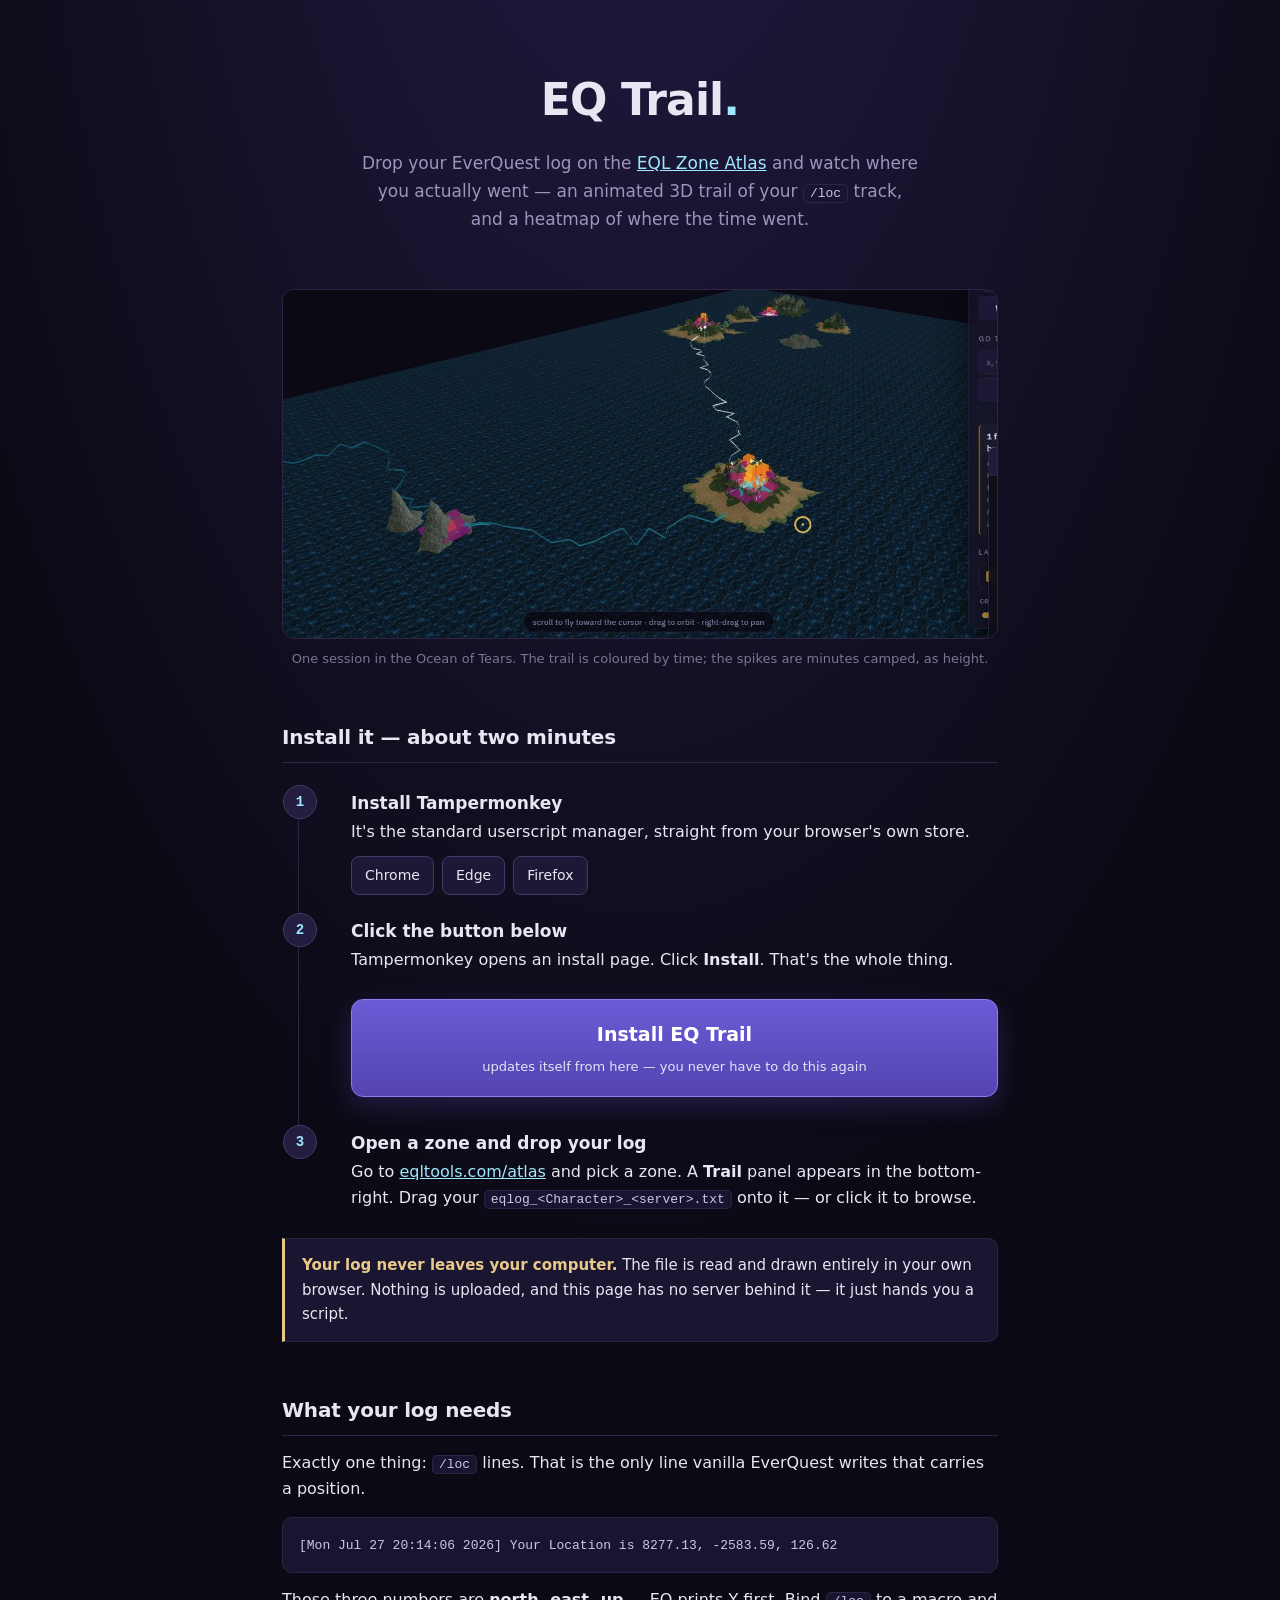
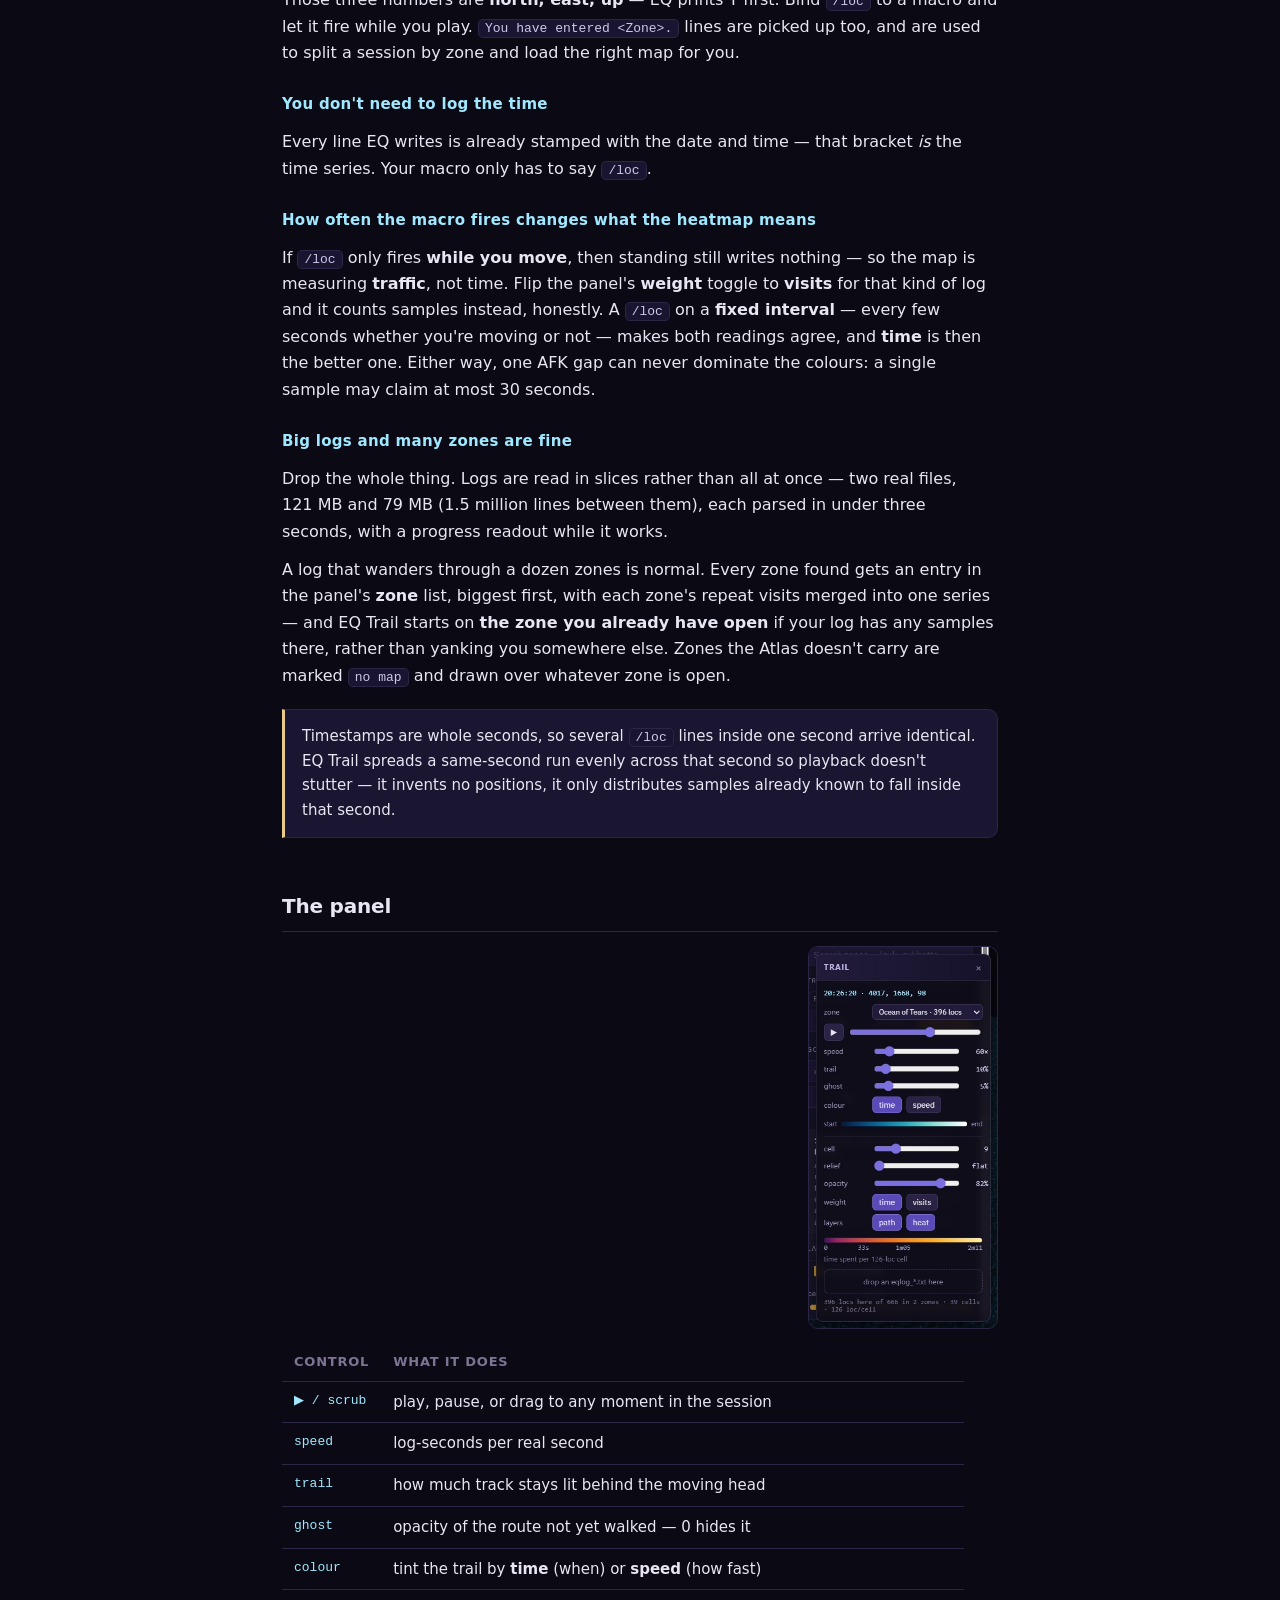
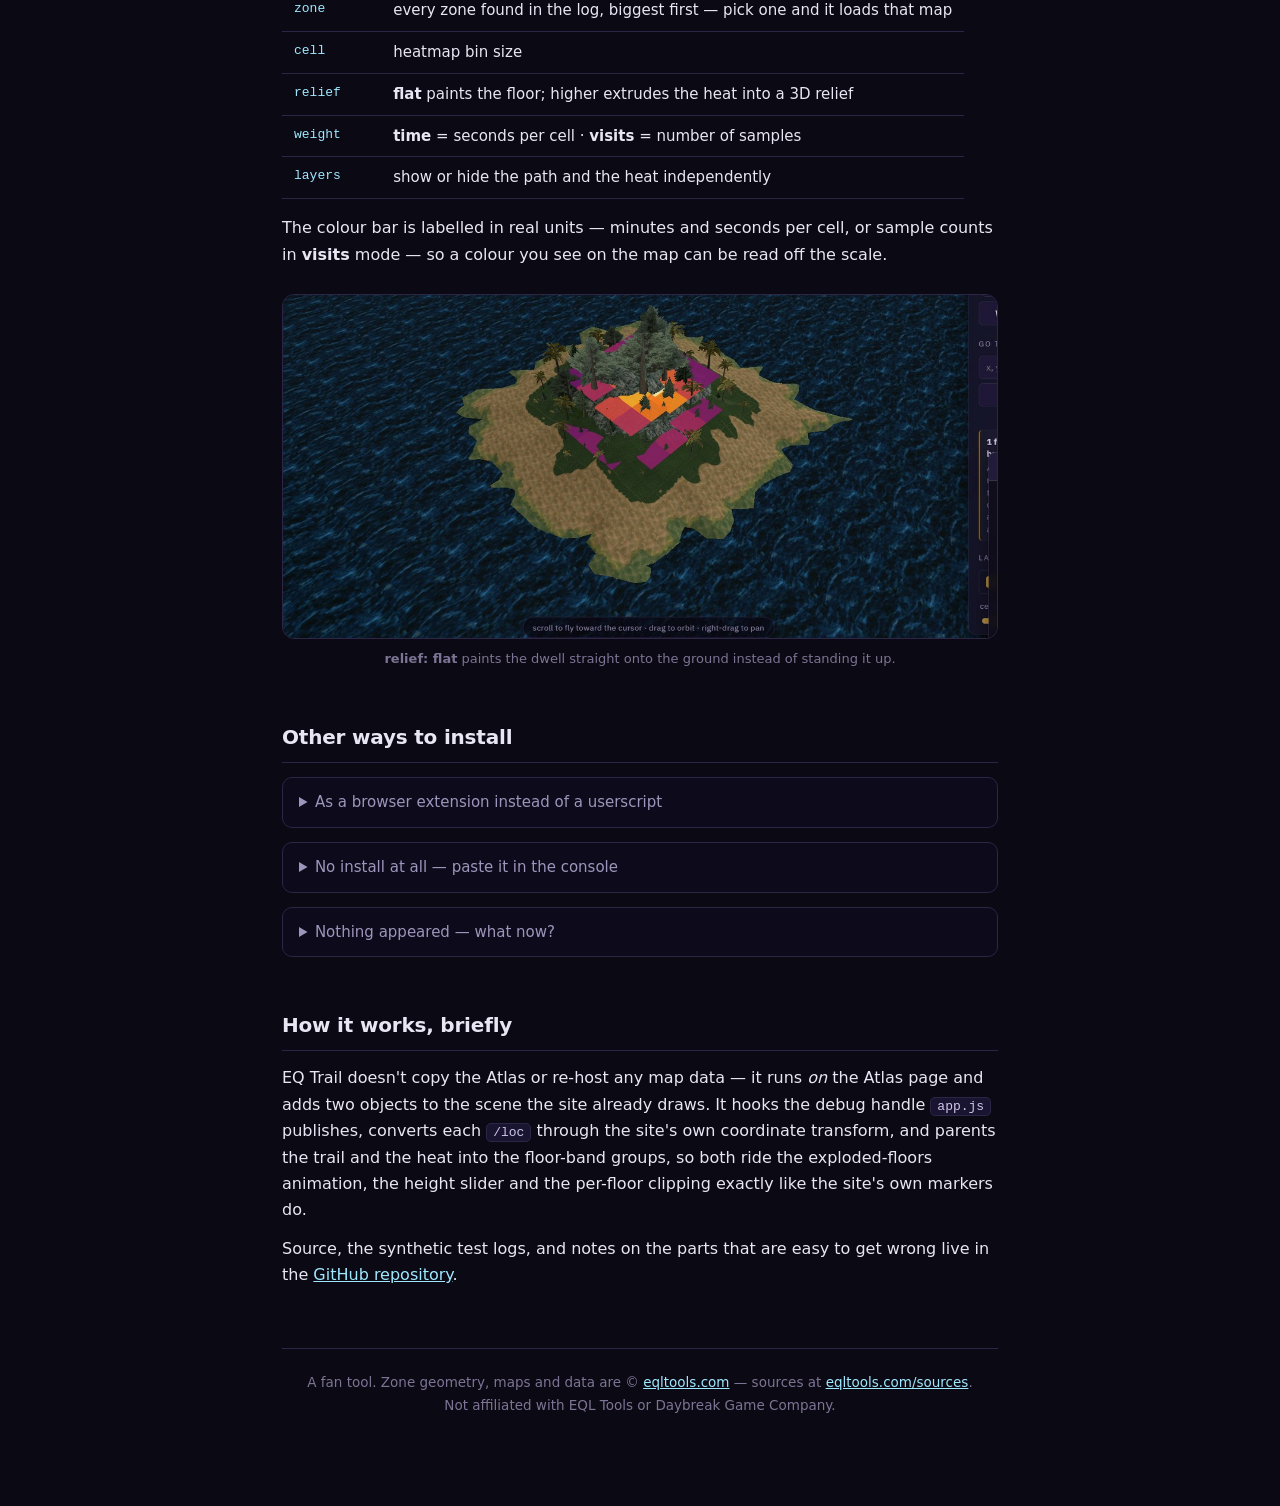
==== docs/index.html @ 75af5061 "0.2.0 — survive real logs: stream the file, merge visits per zone, break the ribbon at gaps Tested a" ====
<!doctype html>
<html lang="en">
<head>
<meta charset="utf-8">
<meta name="viewport" content="width=device-width, initial-scale=1">
<title>EQ Trail — /loc path + dwell heatmap for the EQL Zone Atlas</title>
<meta name="description" content="Drop an EverQuest log onto the EQL Zone Atlas and watch your /loc track play back as an animated 3D trail, with a heatmap of where the time went.">
<style>
  :root{
    --bg:#0b0913; --panel:#15122480; --line:#2c2545; --ink:#e8e6f2; --dim:#9d95bb;
    --faint:#7d7495; --acc:#7c6fe0; --acc2:#9fe8ff; --warn:#e8c98a; --code:#191430;
  }
  *{box-sizing:border-box}
  body{margin:0;background:var(--bg);color:var(--ink);
    font:16px/1.65 ui-sans-serif,system-ui,-apple-system,"Segoe UI",sans-serif;
    background-image:radial-gradient(ellipse 90% 55% at 50% -10%,#241c46 0%,transparent 70%)}
  .wrap{max-width:760px;margin:0 auto;padding:0 22px 90px}
  header{padding:64px 0 30px;text-align:center}
  h1{margin:0;font-size:clamp(30px,6vw,44px);letter-spacing:-.02em}
  h1 span{color:var(--acc2)}
  .sub{margin:12px auto 0;max-width:33em;color:var(--dim);font-size:17px}
  h2{margin:52px 0 14px;font-size:20px;letter-spacing:-.01em;
    padding-bottom:8px;border-bottom:1px solid var(--line)}
  h3{margin:26px 0 8px;font-size:15px;color:var(--acc2);letter-spacing:.02em}
  p{margin:12px 0}
  a{color:var(--acc2)}
  figure{margin:26px 0}
  figure img{width:100%;border-radius:12px;border:1px solid var(--line);display:block}
  figcaption{margin-top:9px;color:var(--faint);font-size:13px;text-align:center}

  .cta{display:block;margin:26px 0 10px;padding:19px 24px;text-align:center;text-decoration:none;
    background:linear-gradient(180deg,#6b5cd6,#5344b0);color:#fff;border-radius:12px;
    font-size:19px;font-weight:600;border:1px solid #8b7df0;
    box-shadow:0 8px 26px #5344b055;transition:transform .12s ease,box-shadow .12s ease}
  .cta:hover{transform:translateY(-1px);box-shadow:0 12px 32px #5344b077}
  .cta small{display:block;margin-top:5px;font-size:13px;font-weight:400;opacity:.85}

  ol.steps{counter-reset:s;list-style:none;padding:0;margin:26px 0}
  ol.steps>li{counter-increment:s;position:relative;padding:0 0 22px 52px;margin:0;
    border-left:1px solid var(--line);margin-left:16px}
  ol.steps>li:last-child{border-left-color:transparent;padding-bottom:0}
  ol.steps>li::before{content:counter(s);position:absolute;left:-16px;top:-4px;
    width:32px;height:32px;border-radius:50%;display:grid;place-items:center;
    background:#241d40;border:1px solid #443a68;color:var(--acc2);
    font:600 14px/1 ui-monospace,monospace}
  /* only the leading title is a block — inline <b> inside the step text must stay inline */
  ol.steps>li>b:first-child{display:block;font-size:17px;margin-bottom:2px}
  .stores{display:flex;flex-wrap:wrap;gap:8px;margin-top:10px}
  .stores a{padding:7px 13px;border:1px solid #443a68;border-radius:8px;background:#1d1836;
    text-decoration:none;color:var(--ink);font-size:14px}
  .stores a:hover{background:#2a2247;border-color:var(--acc)}

  .note{background:#1a1530;border:1px solid var(--line);border-left:3px solid var(--warn);
    border-radius:0 10px 10px 0;padding:14px 17px;margin:20px 0;font-size:15px}
  .note b{color:var(--warn)}
  code{background:var(--code);border:1px solid var(--line);border-radius:5px;
    padding:1px 6px;font:13px/1.5 ui-monospace,SFMono-Regular,Menlo,monospace;color:#cfc7ea}
  pre{background:var(--code);border:1px solid var(--line);border-radius:10px;
    padding:14px 16px;overflow-x:auto;margin:14px 0}
  pre code{background:none;border:0;padding:0;font-size:13px;color:#cfc7ea}

  table{width:100%;border-collapse:collapse;margin:16px 0;font-size:15px;display:block;overflow-x:auto}
  th,td{text-align:left;padding:8px 12px;border-bottom:1px solid var(--line);vertical-align:top}
  th{color:var(--faint);font-weight:600;font-size:13px;text-transform:uppercase;letter-spacing:.06em}
  td:first-child{white-space:nowrap;color:var(--acc2);font-family:ui-monospace,monospace;font-size:13px}

  details{border:1px solid var(--line);border-radius:10px;padding:12px 16px;margin:14px 0;background:#14102a55}
  summary{cursor:pointer;color:var(--dim);font-size:15px}
  summary:hover{color:var(--ink)}
  footer{margin-top:60px;padding-top:22px;border-top:1px solid var(--line);
    color:var(--faint);font-size:13.5px;text-align:center}
  .panelshot{float:right;width:190px;margin:0 0 14px 20px;border-radius:10px;border:1px solid var(--line)}
  @media (max-width:620px){.panelshot{float:none;width:100%;margin:14px 0}}
</style>
</head>
<body>
<div class="wrap">

<header>
  <h1>EQ&nbsp;Trail<span>.</span></h1>
  <p class="sub">Drop your EverQuest log on the <a href="https://eqltools.com/atlas">EQL&nbsp;Zone&nbsp;Atlas</a>
  and watch where you actually went — an animated 3D trail of your <code>/loc</code> track, and a
  heatmap of where the time went.</p>
</header>

<figure>
  <img src="relief-and-trail.jpg" alt="A glowing trail crosses the Ocean of Tears between islands; orange spikes rise from an island where time was spent.">
  <figcaption>One session in the Ocean of Tears. The trail is coloured by time; the spikes are minutes camped, as height.</figcaption>
</figure>

<h2>Install it — about two minutes</h2>

<ol class="steps">
  <li>
    <b>Install Tampermonkey</b>
    It's the standard userscript manager, straight from your browser's own store.
    <div class="stores">
      <a href="https://chromewebstore.google.com/detail/tampermonkey/dhdgffkkebhmkfjojejmpbldmpobfkfo">Chrome</a>
      <a href="https://microsoftedge.microsoft.com/addons/detail/tampermonkey/iikmkjmpaadaobahmlepeloendndfphd">Edge</a>
      <a href="https://addons.mozilla.org/firefox/addon/tampermonkey/">Firefox</a>
    </div>
  </li>
  <li>
    <b>Click the button below</b>
    Tampermonkey opens an install page. Click <b>Install</b>. That's the whole thing.
    <a class="cta" href="eqtrail.user.js">Install EQ&nbsp;Trail
      <small>updates itself from here — you never have to do this again</small></a>
  </li>
  <li>
    <b>Open a zone and drop your log</b>
    Go to <a href="https://eqltools.com/atlas">eqltools.com/atlas</a> and pick a zone. A
    <b>Trail</b> panel appears in the bottom-right. Drag your
    <code>eqlog_&lt;Character&gt;_&lt;server&gt;.txt</code> onto it — or click it to browse.
  </li>
</ol>

<div class="note">
  <b>Your log never leaves your computer.</b> The file is read and drawn entirely in your own
  browser. Nothing is uploaded, and this page has no server behind it — it just hands you a script.
</div>

<h2>What your log needs</h2>

<p>Exactly one thing: <code>/loc</code> lines. That is the only line vanilla EverQuest writes that
carries a position.</p>

<pre><code>[Mon Jul 27 20:14:06 2026] Your Location is 8277.13, -2583.59, 126.62</code></pre>

<p>Those three numbers are <b>north, east, up</b> — EQ prints Y first. Bind <code>/loc</code> to a
macro and let it fire while you play. <code>You have entered &lt;Zone&gt;.</code> lines are picked up
too, and are used to split a session by zone and load the right map for you.</p>

<h3>You don't need to log the time</h3>
<p>Every line EQ writes is already stamped with the date and time — that bracket <em>is</em> the time
series. Your macro only has to say <code>/loc</code>.</p>

<h3>How often the macro fires changes what the heatmap means</h3>
<p>If <code>/loc</code> only fires <b>while you move</b>, then standing still writes nothing — so the
map is measuring <b>traffic</b>, not time. Flip the panel's <b>weight</b> toggle to
<b>visits</b> for that kind of log and it counts samples instead, honestly. A <code>/loc</code> on a
<b>fixed interval</b> — every few seconds whether you're moving or not — makes both readings agree,
and <b>time</b> is then the better one. Either way, one AFK gap can never dominate the colours: a
single sample may claim at most 30&nbsp;seconds.</p>

<h3>Big logs and many zones are fine</h3>
<p>Drop the whole thing. Logs are read in slices rather than all at once — two real files,
121&nbsp;MB and 79&nbsp;MB (1.5 million lines between them), each parsed in under three seconds,
with a progress readout while it works.</p>
<p>A log that wanders through a dozen zones is normal. Every zone found gets an entry in the
panel's <b>zone</b> list, biggest first, with each zone's repeat visits merged into one series —
and EQ Trail starts on <b>the zone you already have open</b> if your log has any samples there,
rather than yanking you somewhere else. Zones the Atlas doesn't carry are marked <code>no map</code>
and drawn over whatever zone is open.</p>

<div class="note">
  Timestamps are whole seconds, so several <code>/loc</code> lines inside one second arrive identical.
  EQ Trail spreads a same-second run evenly across that second so playback doesn't stutter — it
  invents no positions, it only distributes samples already known to fall inside that second.
</div>

<h2>The panel</h2>

<img class="panelshot" src="panel.jpg" alt="The Trail control panel: playback scrubber, colour and heatmap sliders, and a legend labelled in minutes.">

<table>
  <tr><th>Control</th><th>What it does</th></tr>
  <tr><td>▶ / scrub</td><td>play, pause, or drag to any moment in the session</td></tr>
  <tr><td>speed</td><td>log-seconds per real second</td></tr>
  <tr><td>trail</td><td>how much track stays lit behind the moving head</td></tr>
  <tr><td>ghost</td><td>opacity of the route not yet walked — 0 hides it</td></tr>
  <tr><td>colour</td><td>tint the trail by <b>time</b> (when) or <b>speed</b> (how fast)</td></tr>
  <tr><td>zone</td><td>every zone found in the log, biggest first — pick one and it loads that map</td></tr>
  <tr><td>cell</td><td>heatmap bin size</td></tr>
  <tr><td>relief</td><td><b>flat</b> paints the floor; higher extrudes the heat into a 3D relief</td></tr>
  <tr><td>weight</td><td><b>time</b> = seconds per cell · <b>visits</b> = number of samples</td></tr>
  <tr><td>layers</td><td>show or hide the path and the heat independently</td></tr>
</table>

<p>The colour bar is labelled in real units — minutes and seconds per cell, or sample counts in
<b>visits</b> mode — so a colour you see on the map can be read off the scale.</p>

<figure>
  <img src="heatmap-flat.jpg" alt="An island with the heatmap painted flat across the terrain, magenta at the edges and yellow-white at the centre.">
  <figcaption><b>relief: flat</b> paints the dwell straight onto the ground instead of standing it up.</figcaption>
</figure>

<h2>Other ways to install</h2>

<details>
  <summary>As a browser extension instead of a userscript</summary>
  <p><a href="eqtrail-extension.zip">Download the extension zip</a>, unzip it, then in Chrome or Edge
  open <code>chrome://extensions</code>, turn on <b>Developer mode</b>, and choose
  <b>Load unpacked</b> → the unzipped folder. Firefox requires signed add-ons for a permanent
  install, so on Firefox use the userscript.</p>
</details>

<details>
  <summary>No install at all — paste it in the console</summary>
  <p>Open a zone on the Atlas, open the developer console, and paste the contents of
  <a href="https://github.com/kevroy314/eqatlas-overlay/blob/main/eqtrail-overlay.js"><code>eqtrail-overlay.js</code></a>.
  Same overlay — the packaged versions are just that file plus a "wait until the page is ready"
  wrapper. It lasts until you reload.</p>
</details>

<details>
  <summary>Nothing appeared — what now?</summary>
  <p>Check that you're on a zone page (<code>eqltools.com/atlas?zone=…</code>) and that the 3D view
  has finished loading. Open the console: EQ Trail logs <code>[EQTrail] ready</code> when it
  attaches, and says so plainly if the page never published the handle it hooks into. If you dropped
  a log and got a message about no location lines, the log has no <code>/loc</code> output in it —
  check the macro is actually firing, and that you grabbed the right
  <code>eqlog_*.txt</code>.</p>
</details>

<h2>How it works, briefly</h2>

<p>EQ Trail doesn't copy the Atlas or re-host any map data — it runs <em>on</em> the Atlas page and
adds two objects to the scene the site already draws. It hooks the debug handle
<code>app.js</code> publishes, converts each <code>/loc</code> through the site's own coordinate
transform, and parents the trail and the heat into the floor-band groups, so both ride the
exploded-floors animation, the height slider and the per-floor clipping exactly like the site's own
markers do.</p>

<p>Source, the synthetic test logs, and notes on the parts that are easy to get wrong live in the
<a href="https://github.com/kevroy314/eqatlas-overlay">GitHub repository</a>.</p>

<footer>
  A fan tool. Zone geometry, maps and data are © <a href="https://eqltools.com">eqltools.com</a> —
  sources at <a href="https://eqltools.com/sources">eqltools.com/sources</a>.<br>
  Not affiliated with EQL&nbsp;Tools or Daybreak Game Company.
</footer>

</div>
</body>
</html>
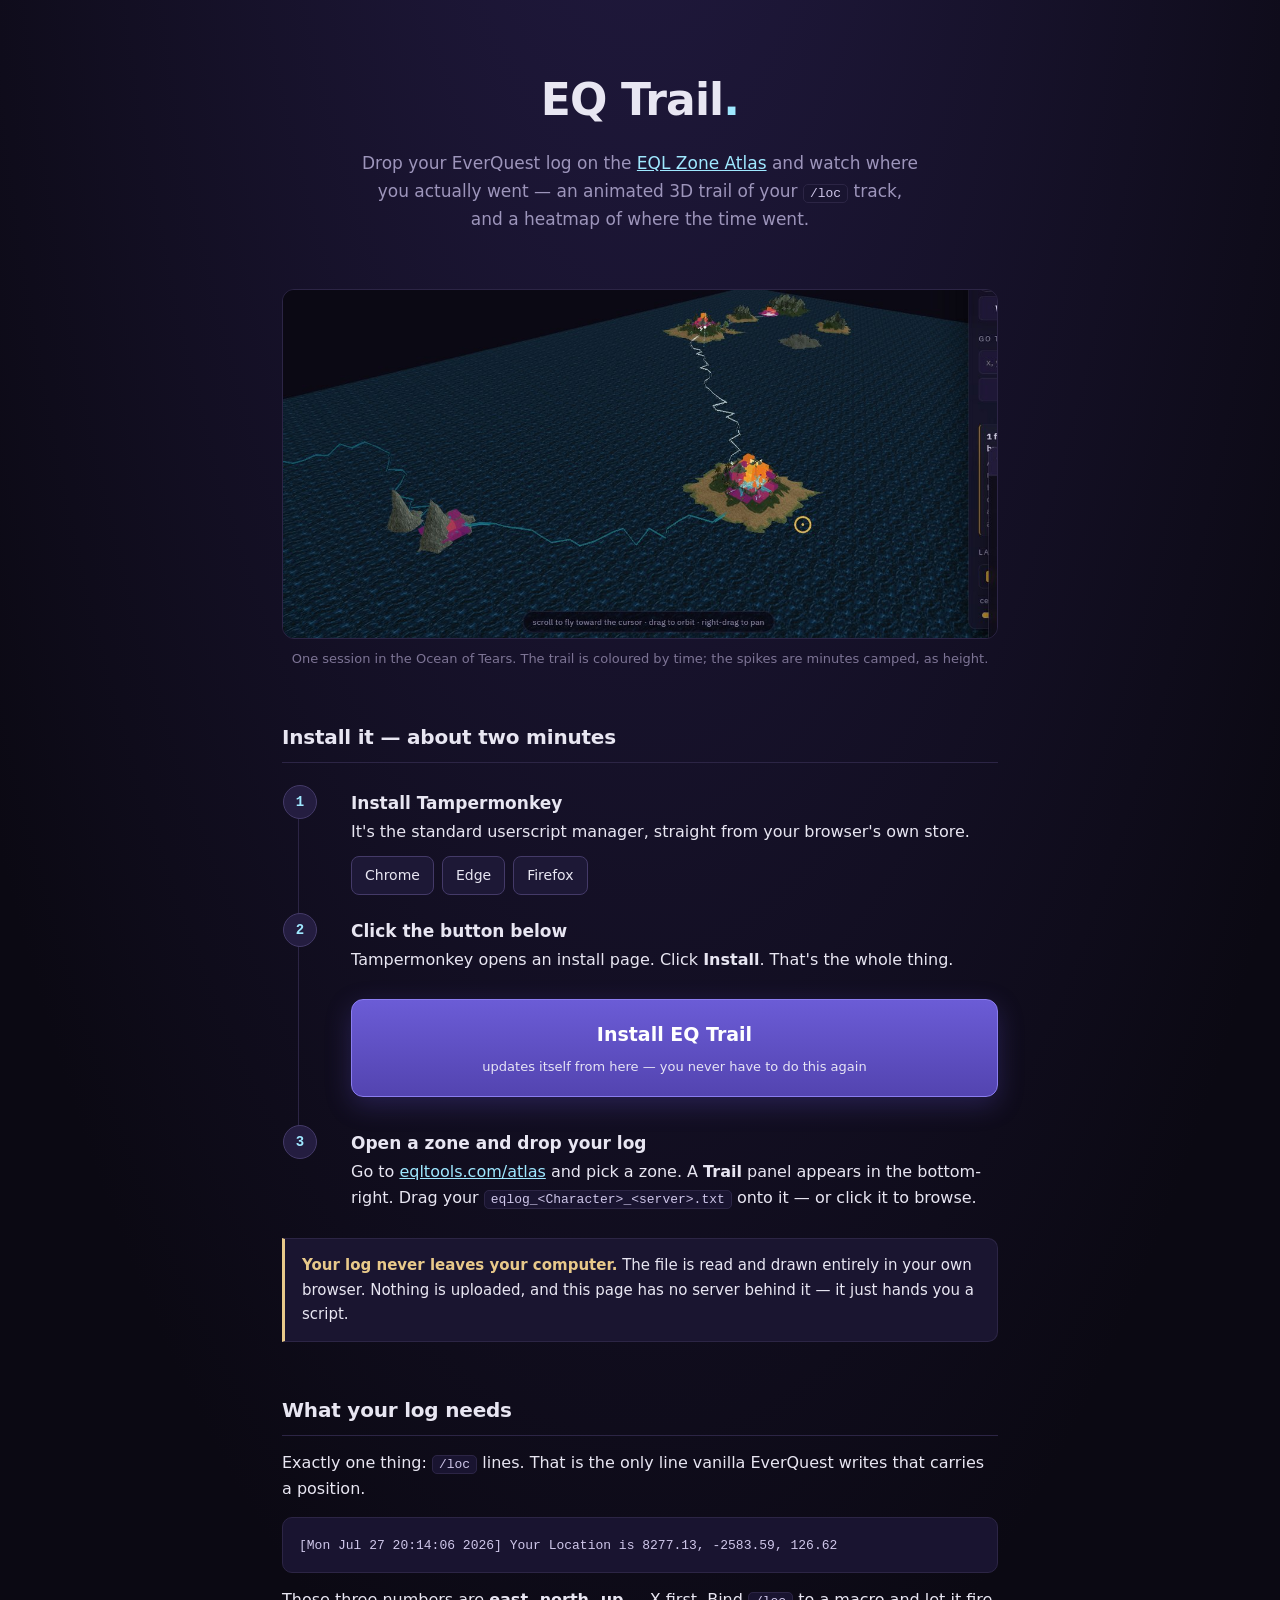
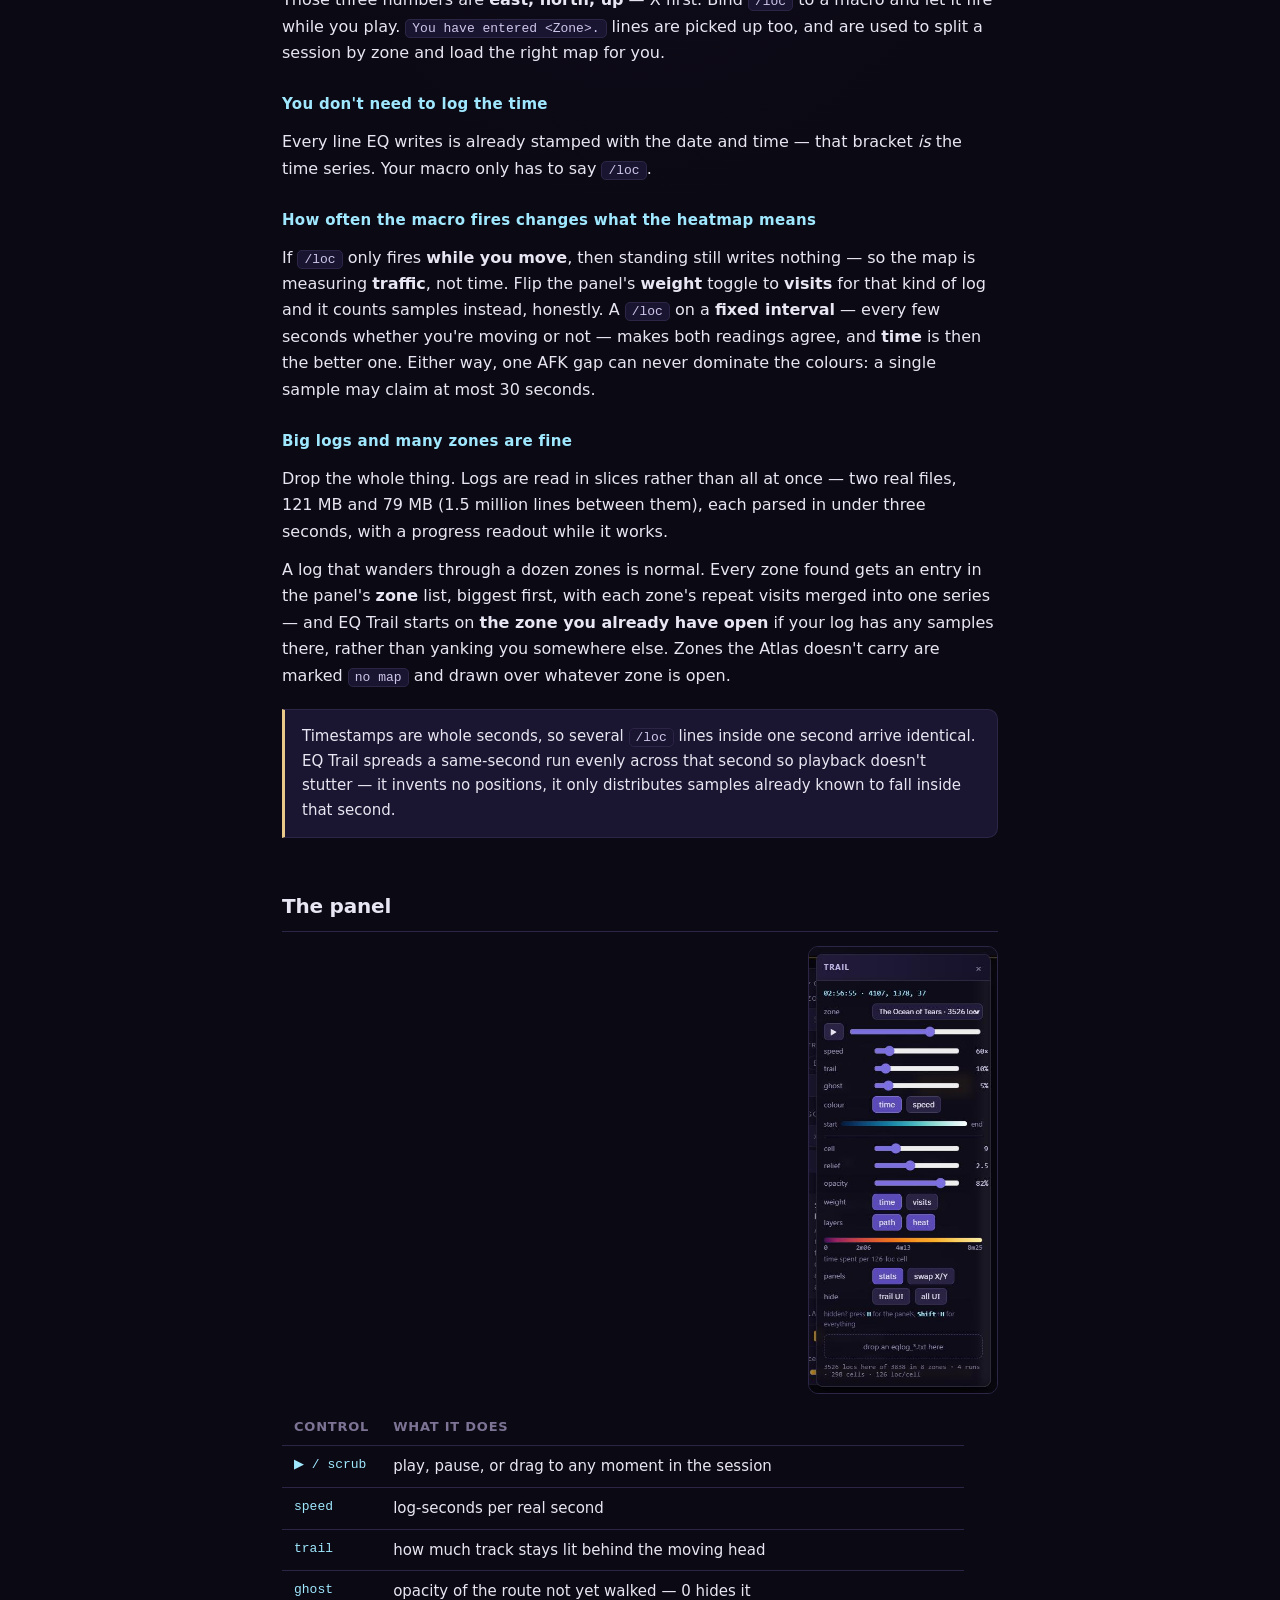
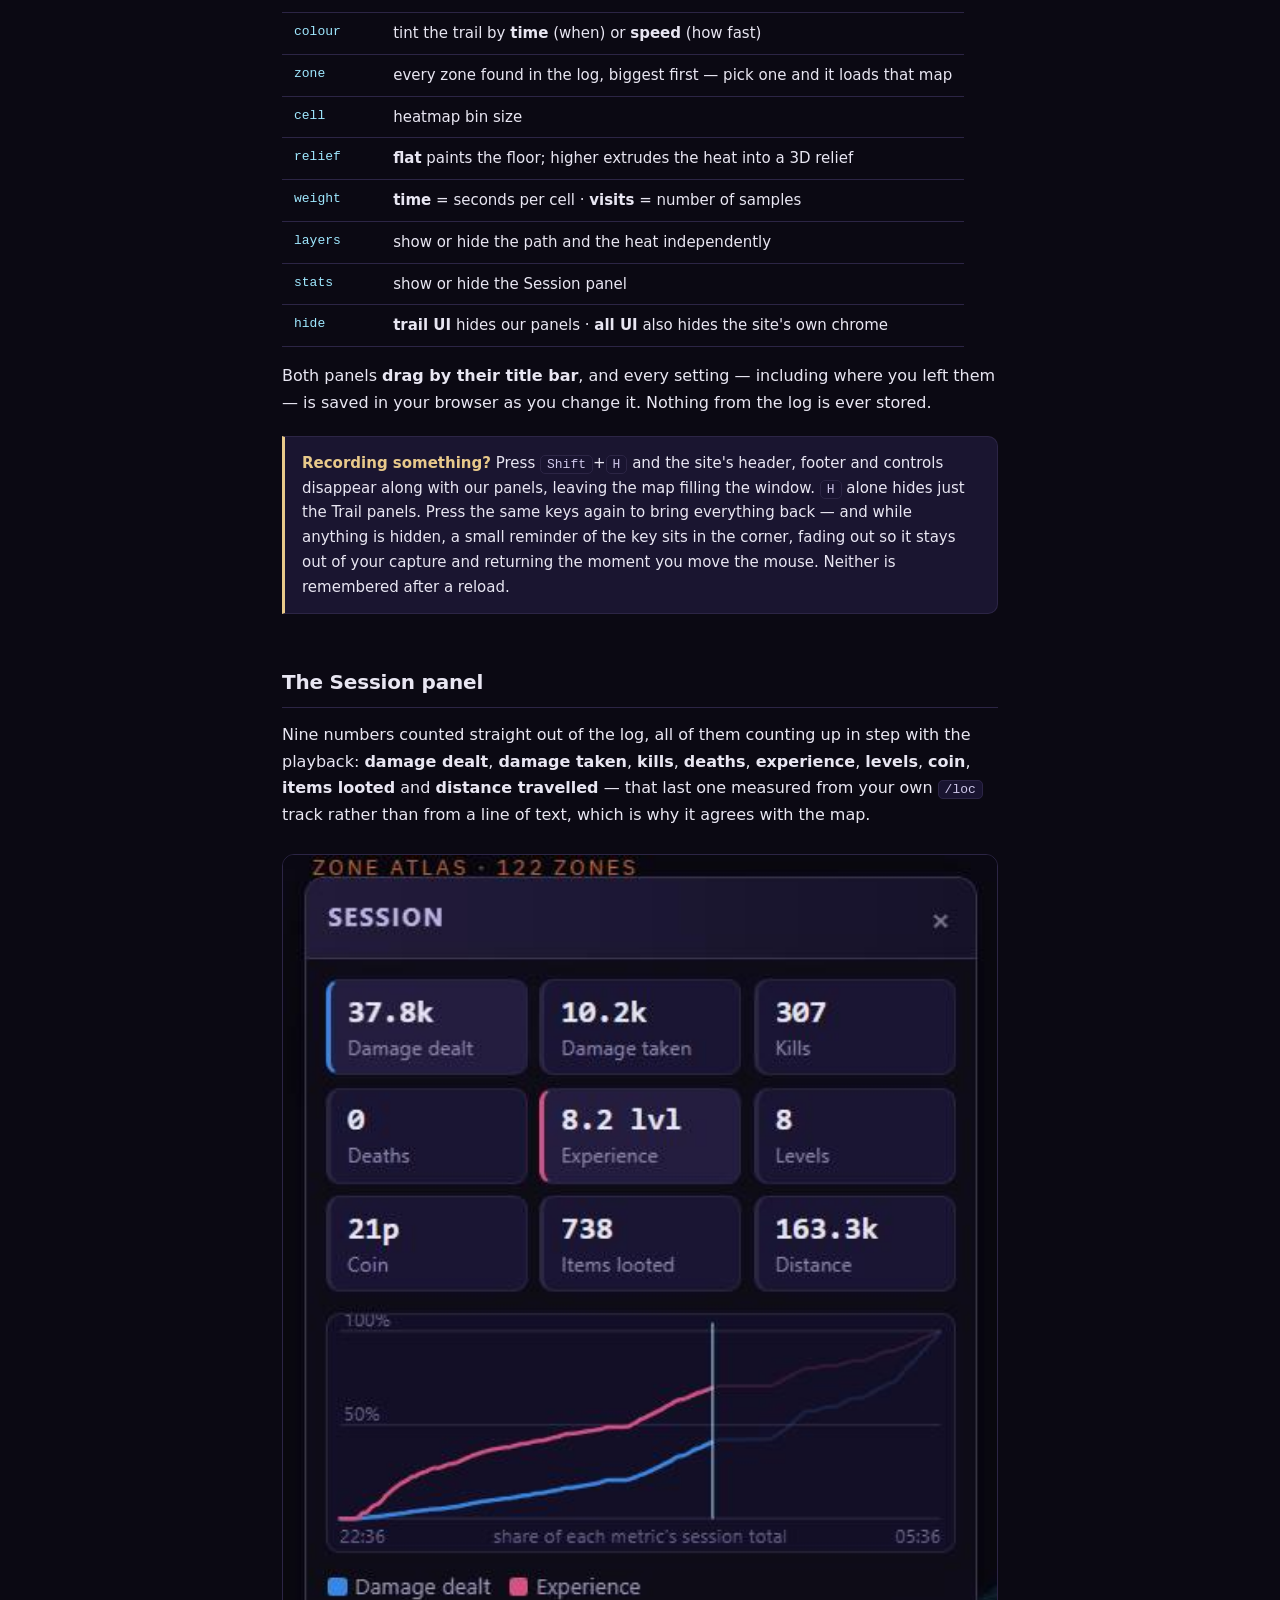
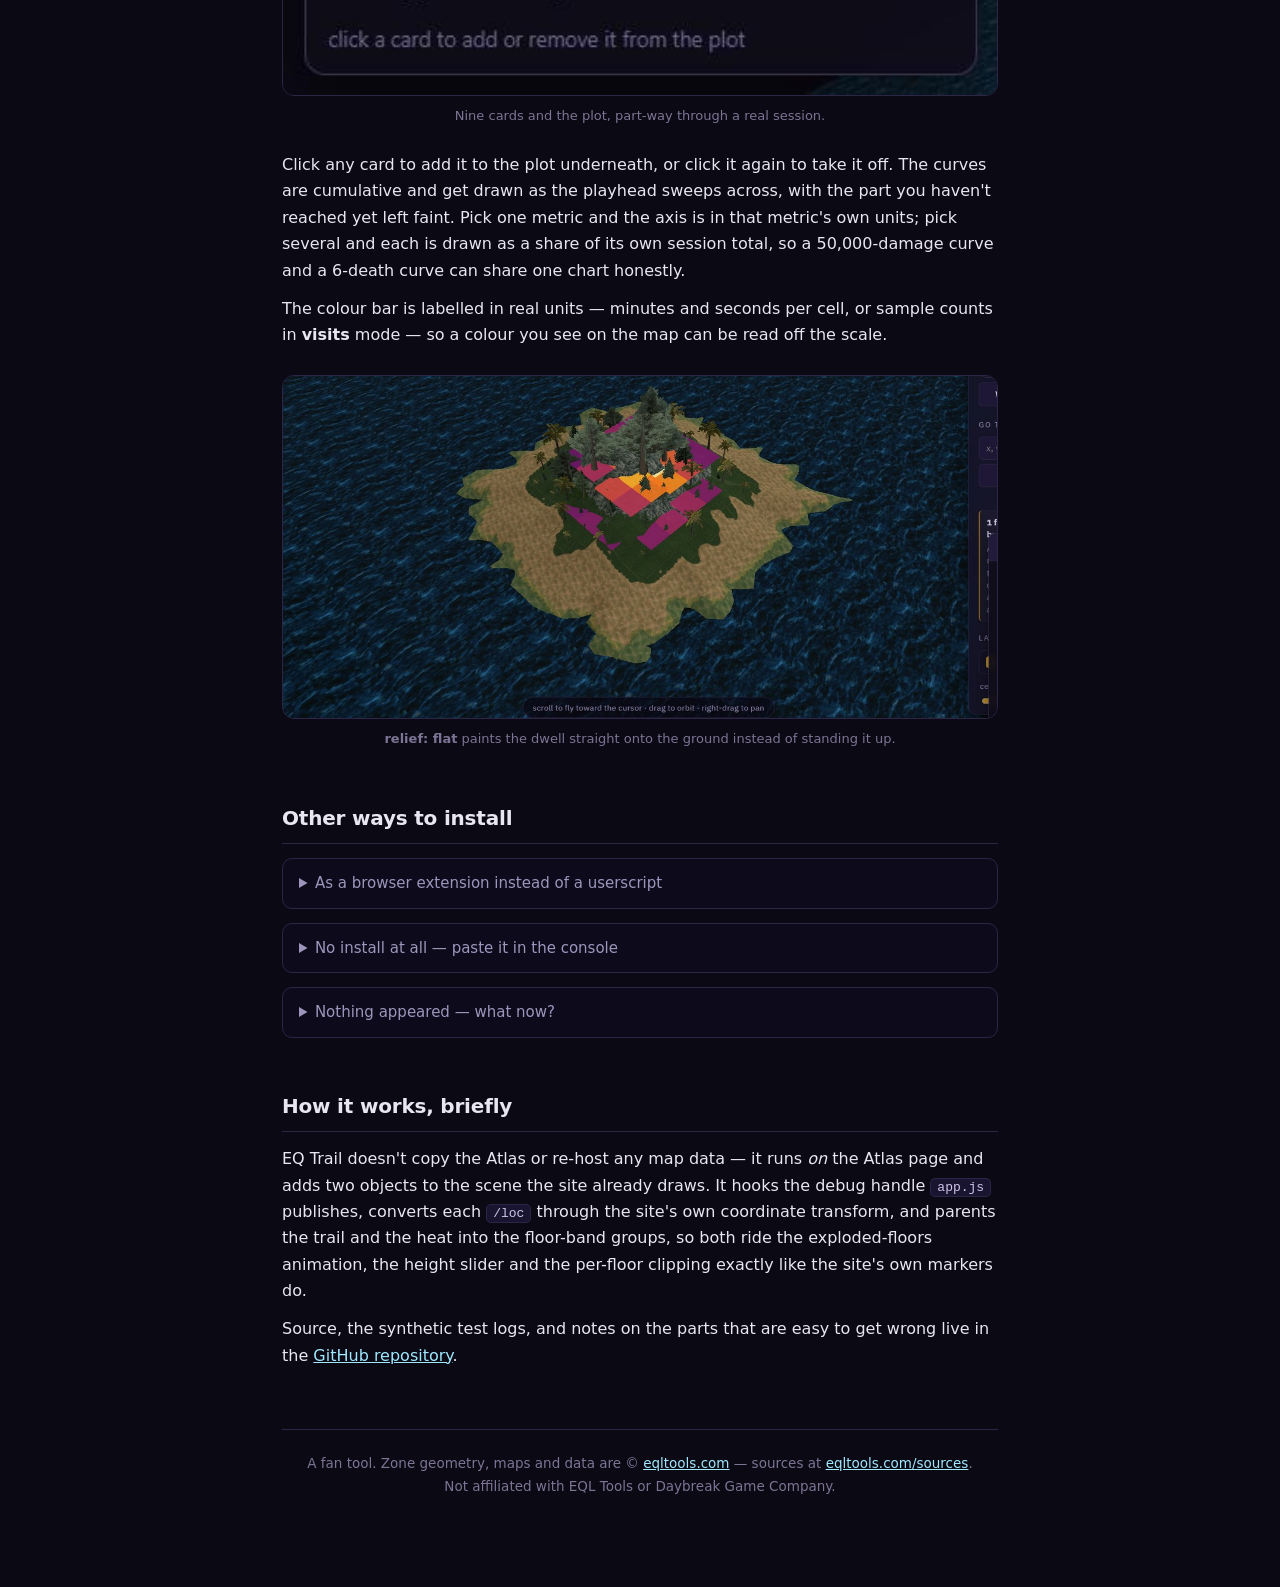
==== commit 2e6cbd76: "0.3.0 — fix /loc column order, add Session stats, draggable panels, hide-UI, saved settings FIX: the" ====
--- a/docs/index.html
+++ b/docs/index.html
@@ -126,7 +126,7 @@
 
 <pre><code>[Mon Jul 27 20:14:06 2026] Your Location is 8277.13, -2583.59, 126.62</code></pre>
 
-<p>Those three numbers are <b>north, east, up</b> — EQ prints Y first. Bind <code>/loc</code> to a
+<p>Those three numbers are <b>east, north, up</b> — X first. Bind <code>/loc</code> to a
 macro and let it fire while you play. <code>You have entered &lt;Zone&gt;.</code> lines are picked up
 too, and are used to split a session by zone and load the right map for you.</p>
 
@@ -160,7 +160,7 @@
 
 <h2>The panel</h2>
 
-<img class="panelshot" src="panel.jpg" alt="The Trail control panel: playback scrubber, colour and heatmap sliders, and a legend labelled in minutes.">
+<img class="panelshot" src="panel.jpg" alt="The Trail control panel: playback scrubber, colour and heatmap sliders, hide-UI buttons, and a legend labelled in minutes.">
 
 <table>
   <tr><th>Control</th><th>What it does</th></tr>
@@ -174,7 +174,40 @@
   <tr><td>relief</td><td><b>flat</b> paints the floor; higher extrudes the heat into a 3D relief</td></tr>
   <tr><td>weight</td><td><b>time</b> = seconds per cell · <b>visits</b> = number of samples</td></tr>
   <tr><td>layers</td><td>show or hide the path and the heat independently</td></tr>
+  <tr><td>stats</td><td>show or hide the Session panel</td></tr>
+  <tr><td>hide</td><td><b>trail UI</b> hides our panels · <b>all UI</b> also hides the site's own chrome</td></tr>
 </table>
+
+<p>Both panels <b>drag by their title bar</b>, and every setting — including where you left them —
+is saved in your browser as you change it. Nothing from the log is ever stored.</p>
+
+<div class="note">
+  <b>Recording something?</b> Press <code>Shift</code>+<code>H</code> and the site's header, footer
+  and controls disappear along with our panels, leaving the map filling the window.
+  <code>H</code> alone hides just the Trail panels. Press the same keys again to bring everything
+  back — and while anything is hidden, a small reminder of the key sits in the corner, fading out so
+  it stays out of your capture and returning the moment you move the mouse. Neither is remembered
+  after a reload.
+</div>
+
+<h2>The Session panel</h2>
+
+<p>Nine numbers counted straight out of the log, all of them counting up in step with the
+playback: <b>damage dealt</b>, <b>damage taken</b>, <b>kills</b>, <b>deaths</b>,
+<b>experience</b>, <b>levels</b>, <b>coin</b>, <b>items looted</b> and <b>distance travelled</b> —
+that last one measured from your own <code>/loc</code> track rather than from a line of text, which
+is why it agrees with the map.</p>
+
+<figure>
+  <img src="session.jpg" alt="The Session panel: nine stat cards above a chart with two cumulative curves and a playhead.">
+  <figcaption>Nine cards and the plot, part-way through a real session.</figcaption>
+</figure>
+
+<p>Click any card to add it to the plot underneath, or click it again to take it off. The curves are
+cumulative and get drawn as the playhead sweeps across, with the part you haven't reached yet left
+faint. Pick one metric and the axis is in that metric's own units; pick several and each is drawn as
+a share of its own session total, so a 50,000-damage curve and a 6-death curve can share one chart
+honestly.</p>
 
 <p>The colour bar is labelled in real units — minutes and seconds per cell, or sample counts in
 <b>visits</b> mode — so a colour you see on the map can be read off the scale.</p>
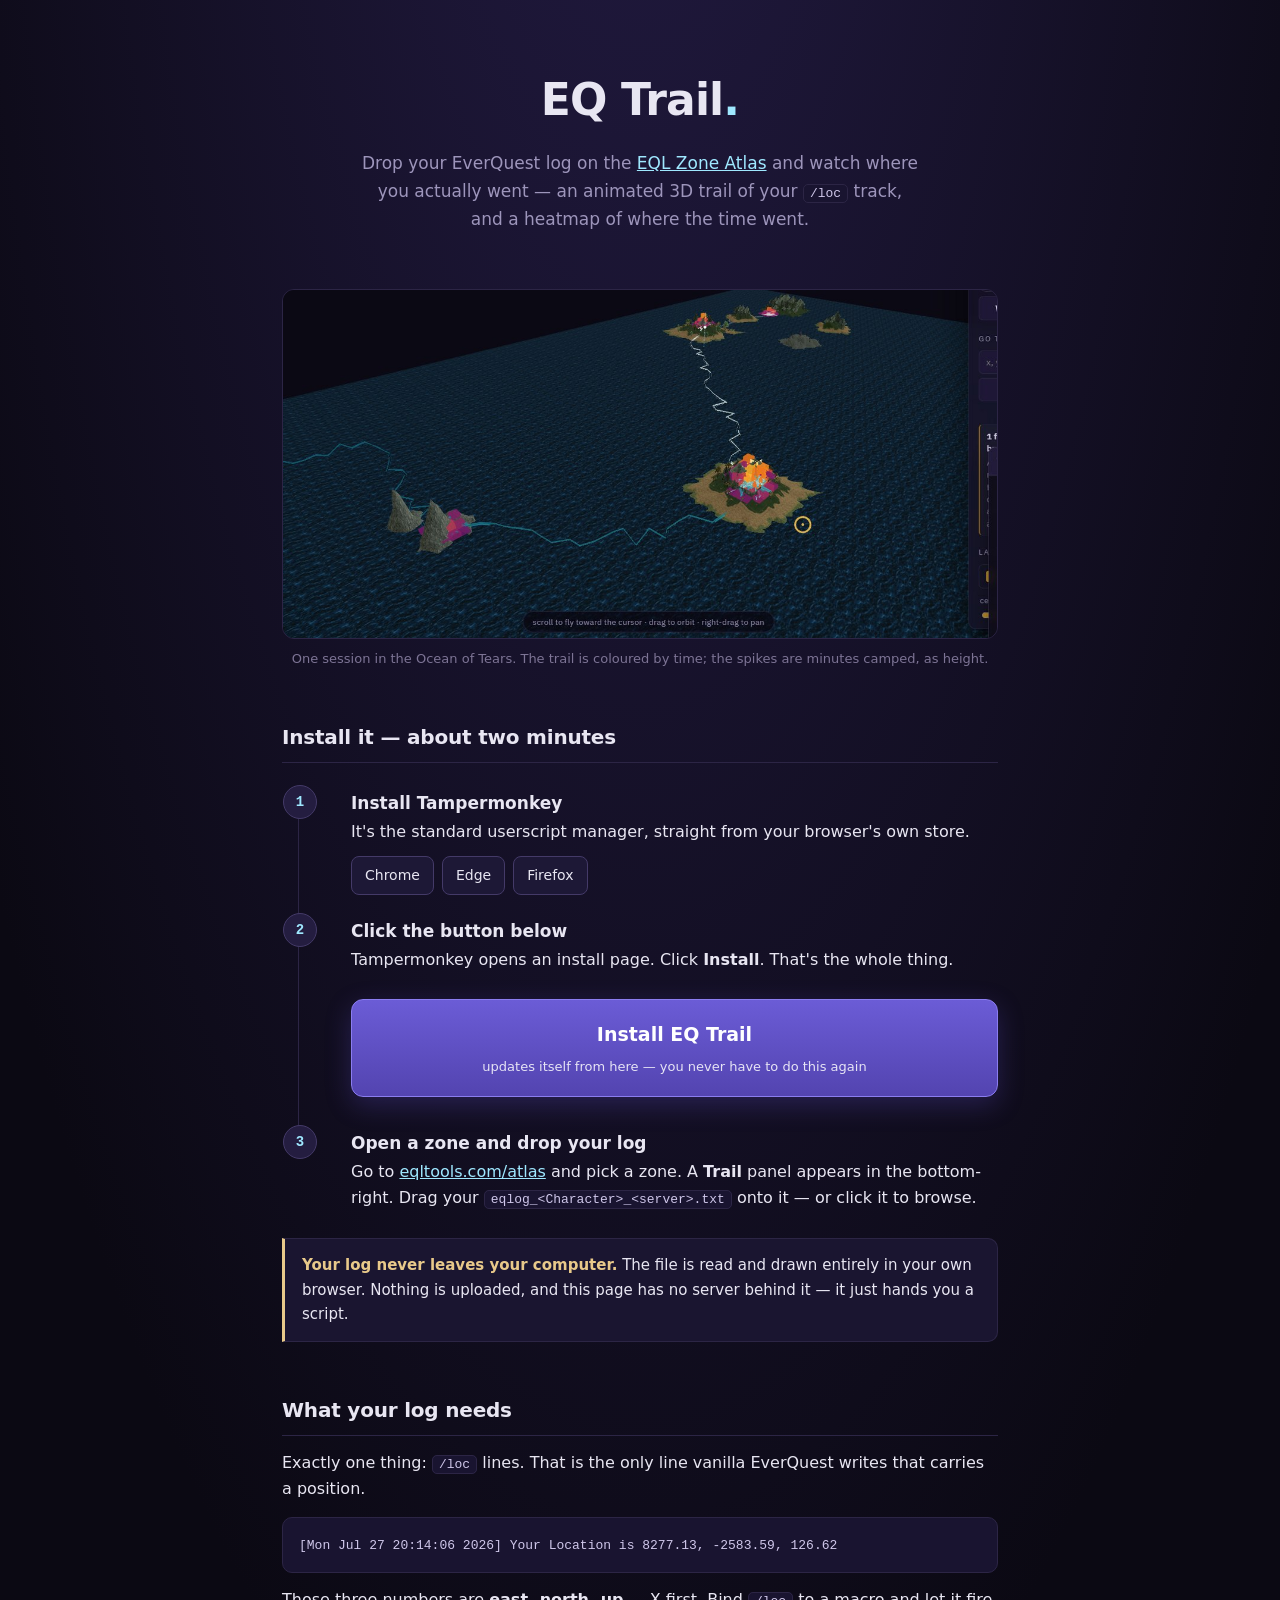
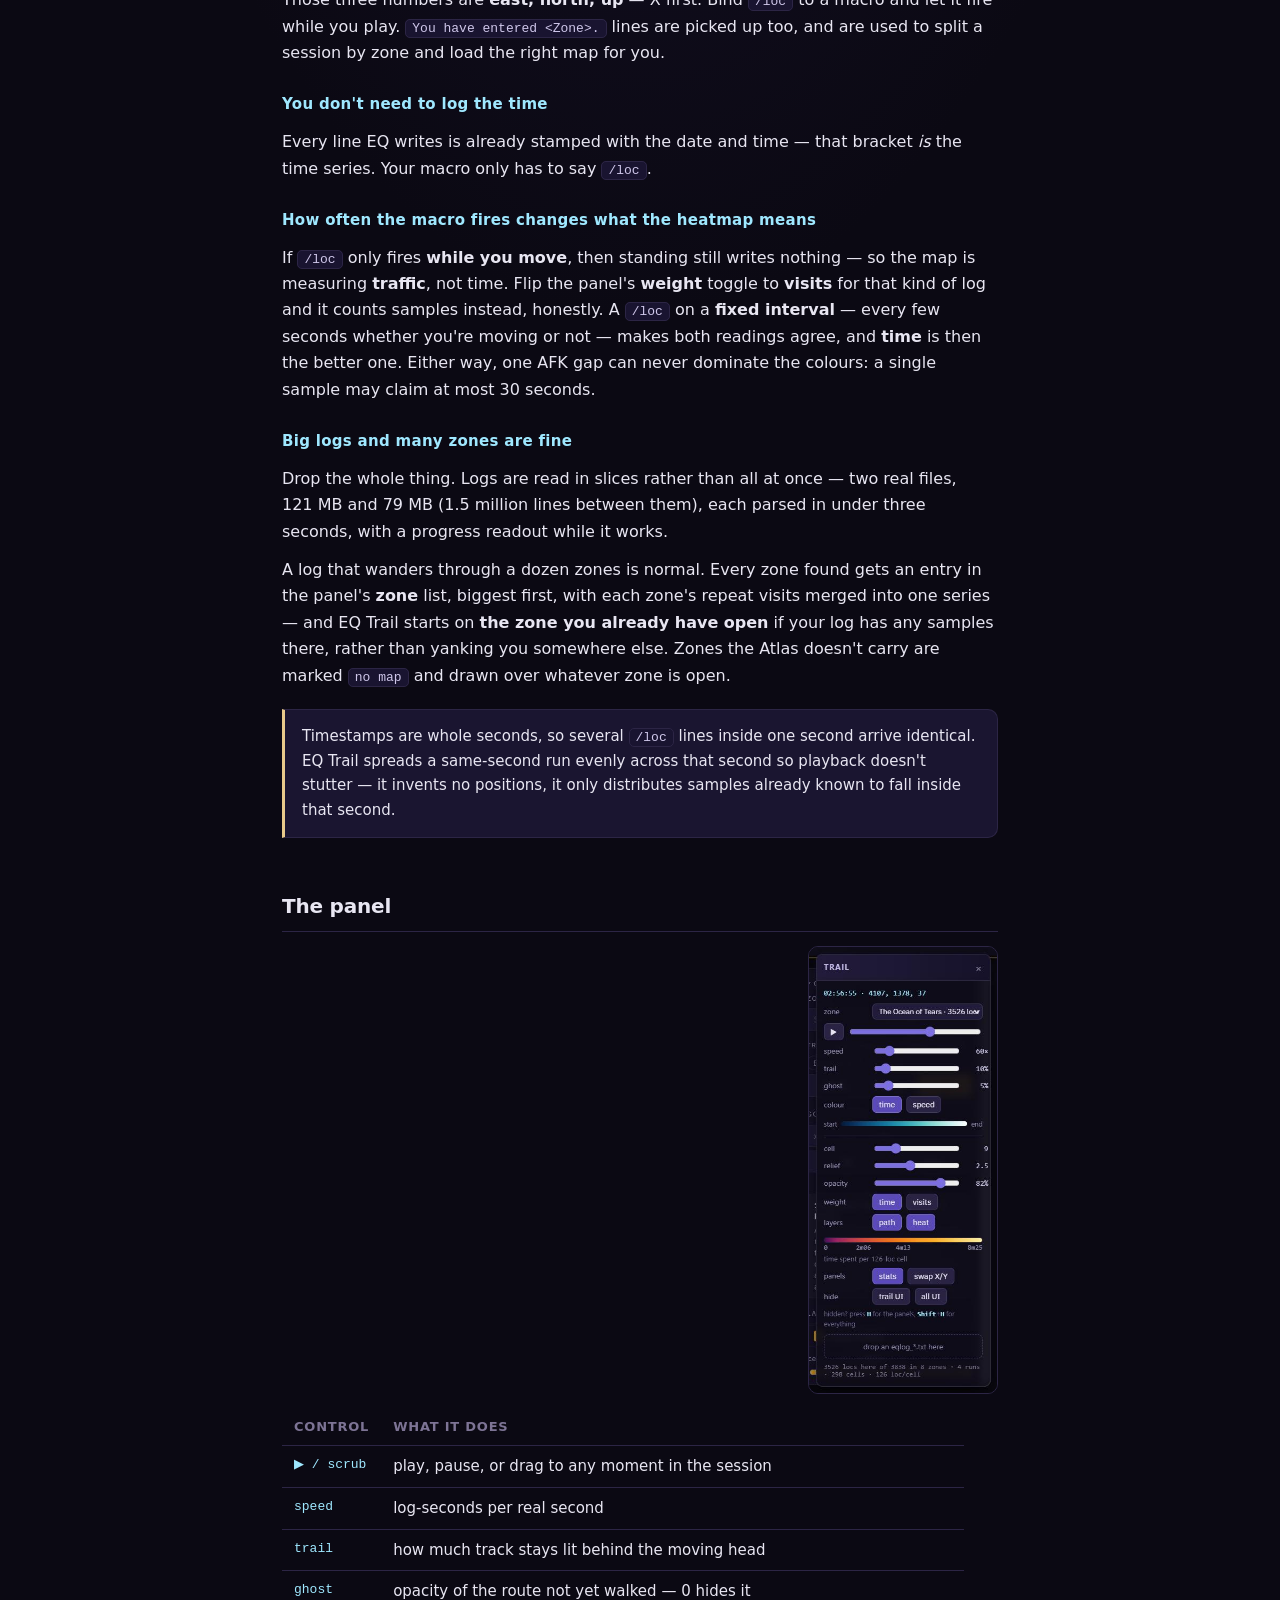
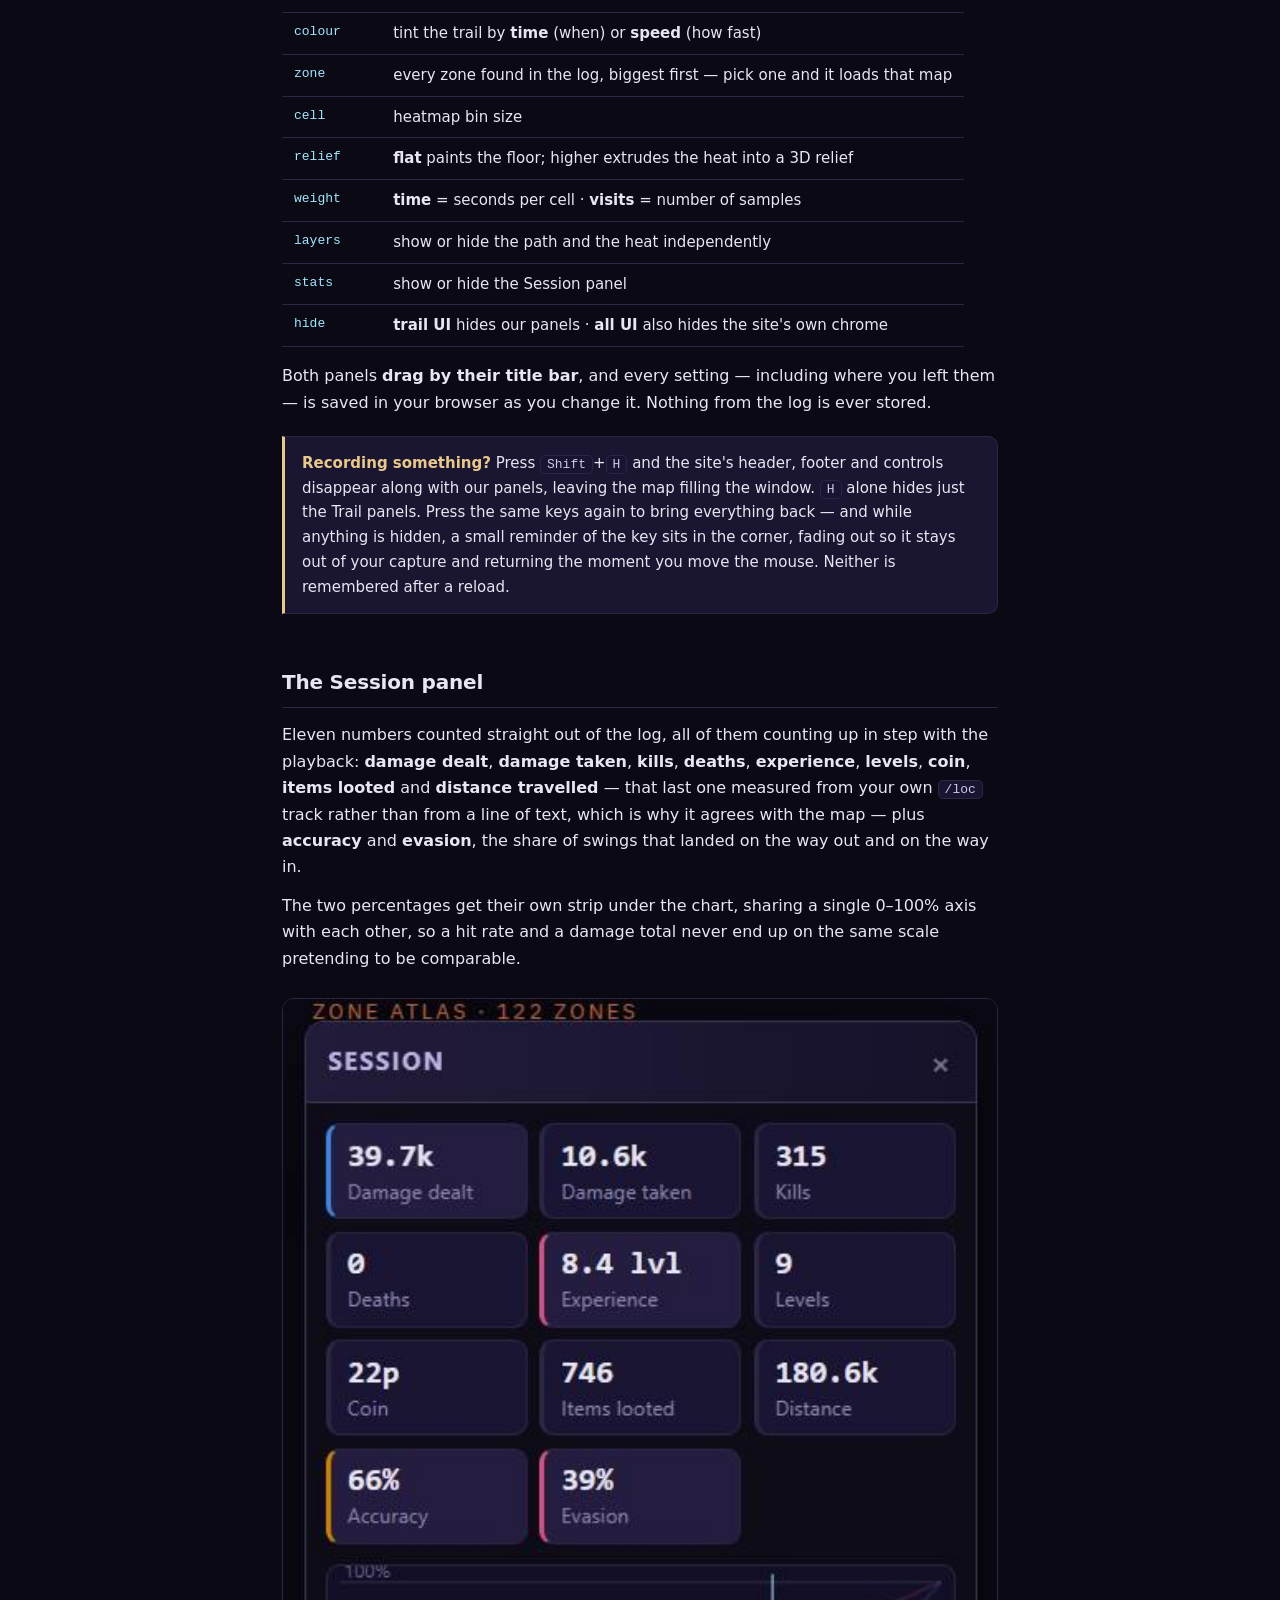
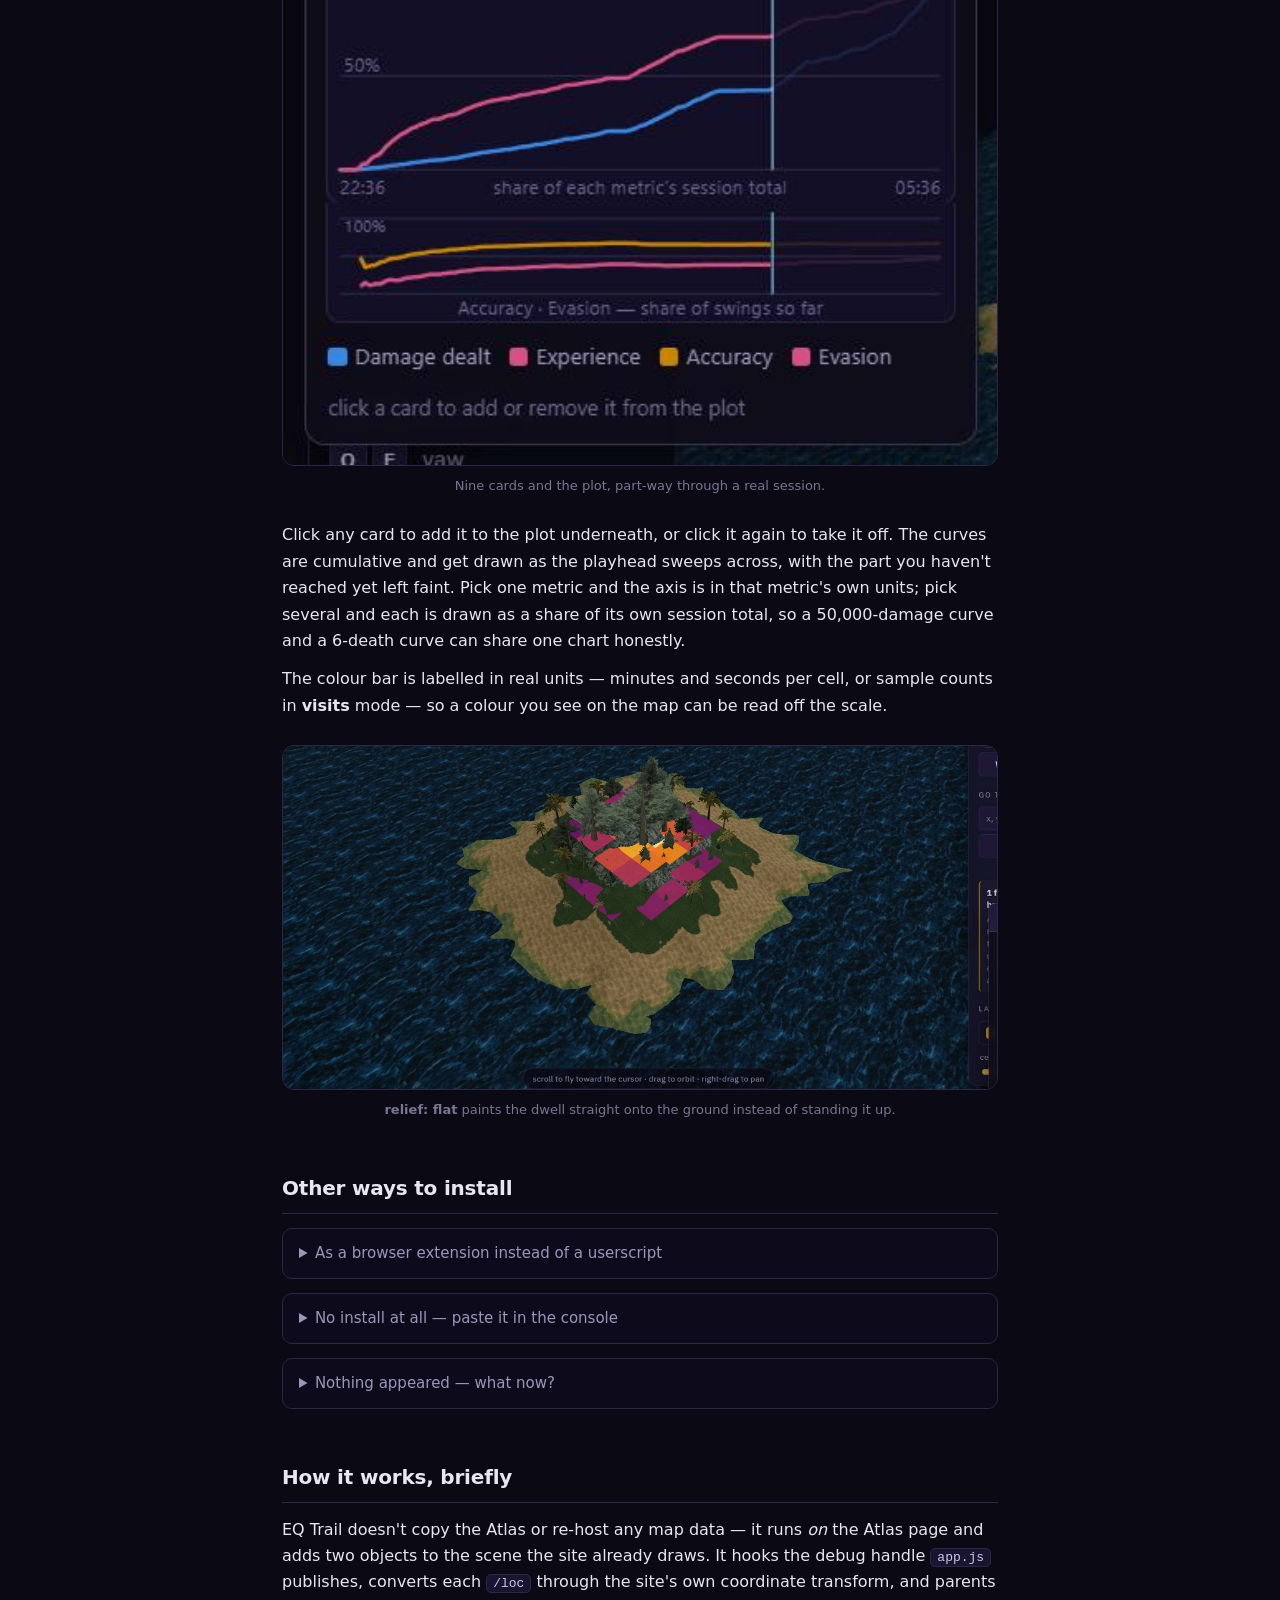
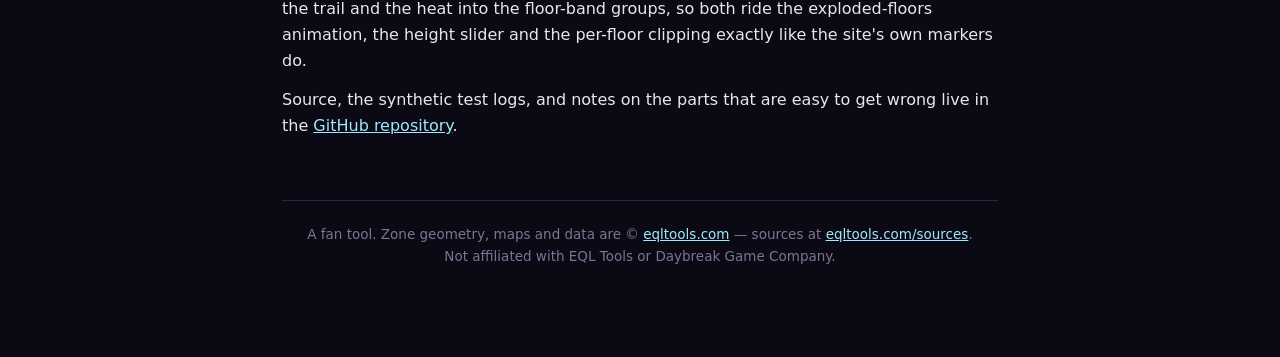
==== commit 9513dc7d: "0.4.0 — accuracy and evasion, in their own band rather than on a second y-axis Counts the swings the" ====
--- a/docs/index.html
+++ b/docs/index.html
@@ -192,11 +192,16 @@
 
 <h2>The Session panel</h2>
 
-<p>Nine numbers counted straight out of the log, all of them counting up in step with the
+<p>Eleven numbers counted straight out of the log, all of them counting up in step with the
 playback: <b>damage dealt</b>, <b>damage taken</b>, <b>kills</b>, <b>deaths</b>,
 <b>experience</b>, <b>levels</b>, <b>coin</b>, <b>items looted</b> and <b>distance travelled</b> —
 that last one measured from your own <code>/loc</code> track rather than from a line of text, which
-is why it agrees with the map.</p>
+is why it agrees with the map — plus <b>accuracy</b> and <b>evasion</b>, the share of swings that
+landed on the way out and on the way in.</p>
+
+<p>The two percentages get their own strip under the chart, sharing a single 0–100% axis with each
+other, so a hit rate and a damage total never end up on the same scale pretending to be
+comparable.</p>
 
 <figure>
   <img src="session.jpg" alt="The Session panel: nine stat cards above a chart with two cumulative curves and a playhead.">
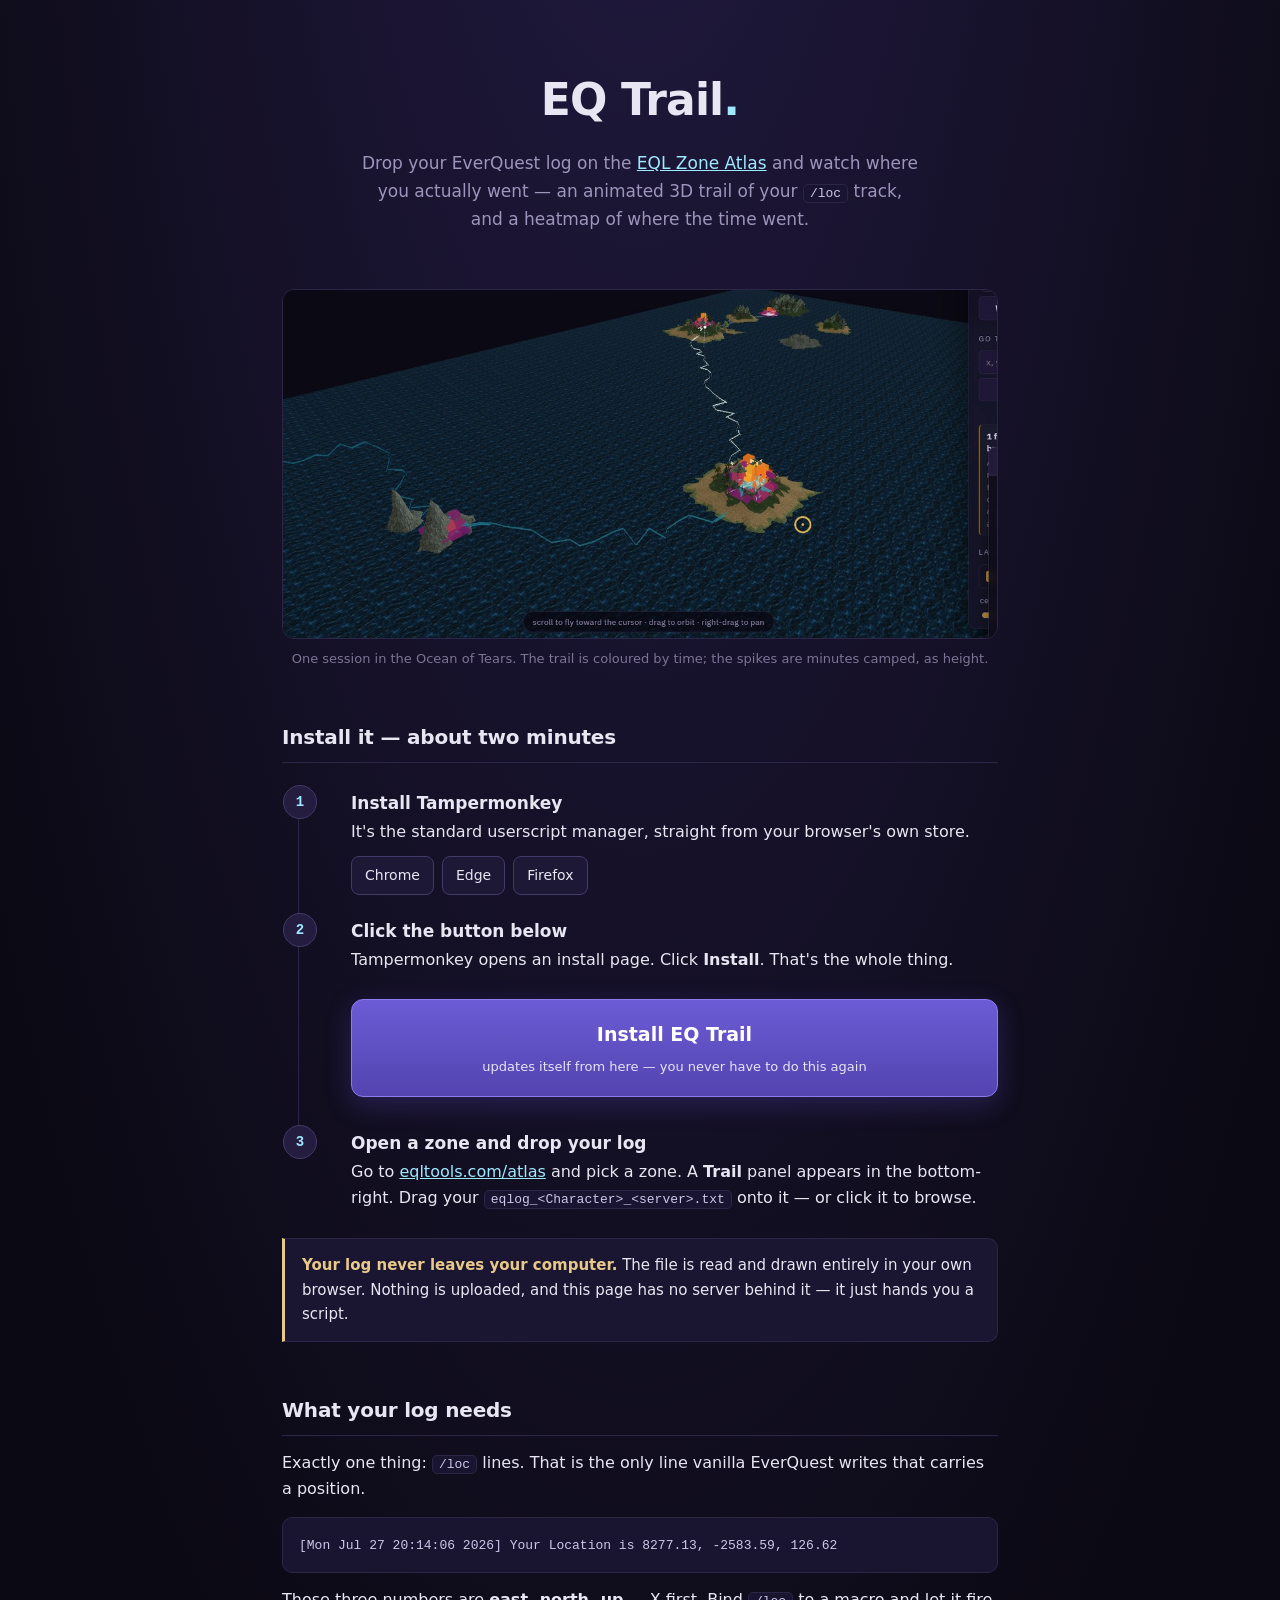
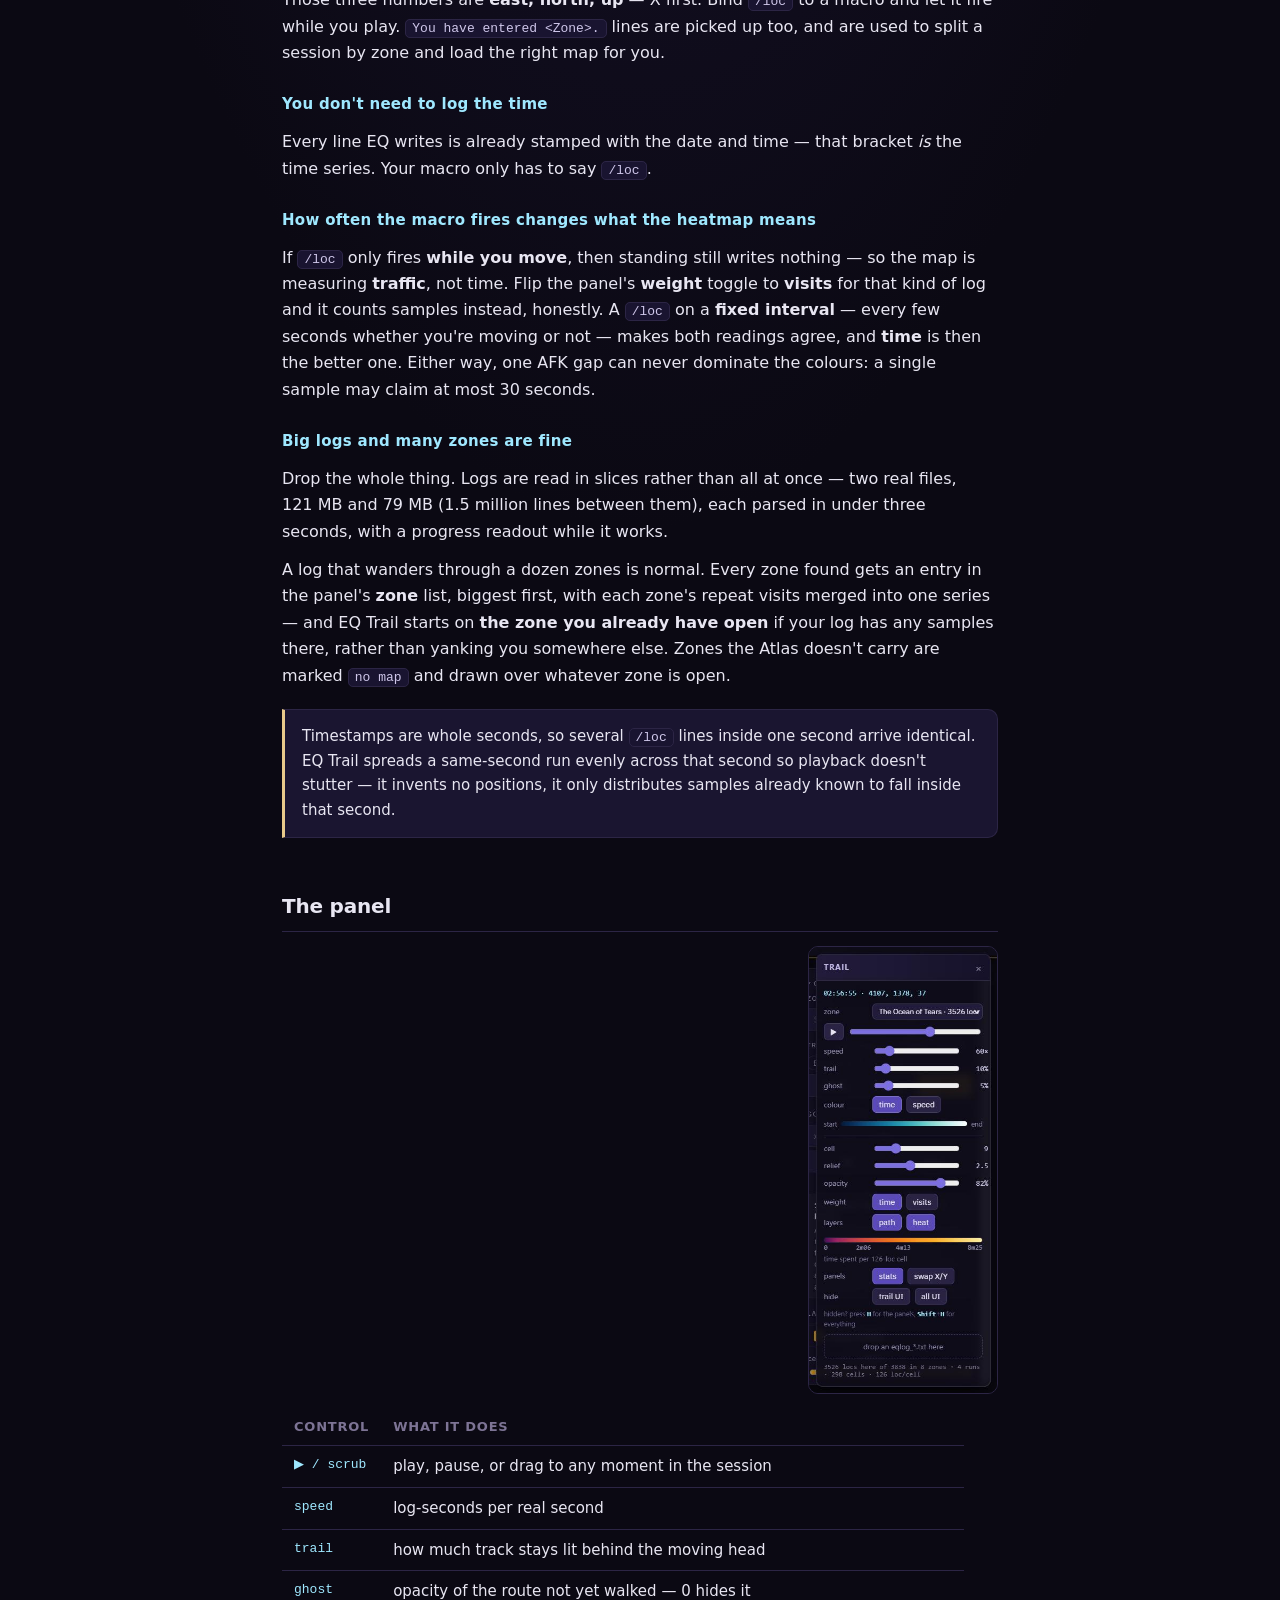
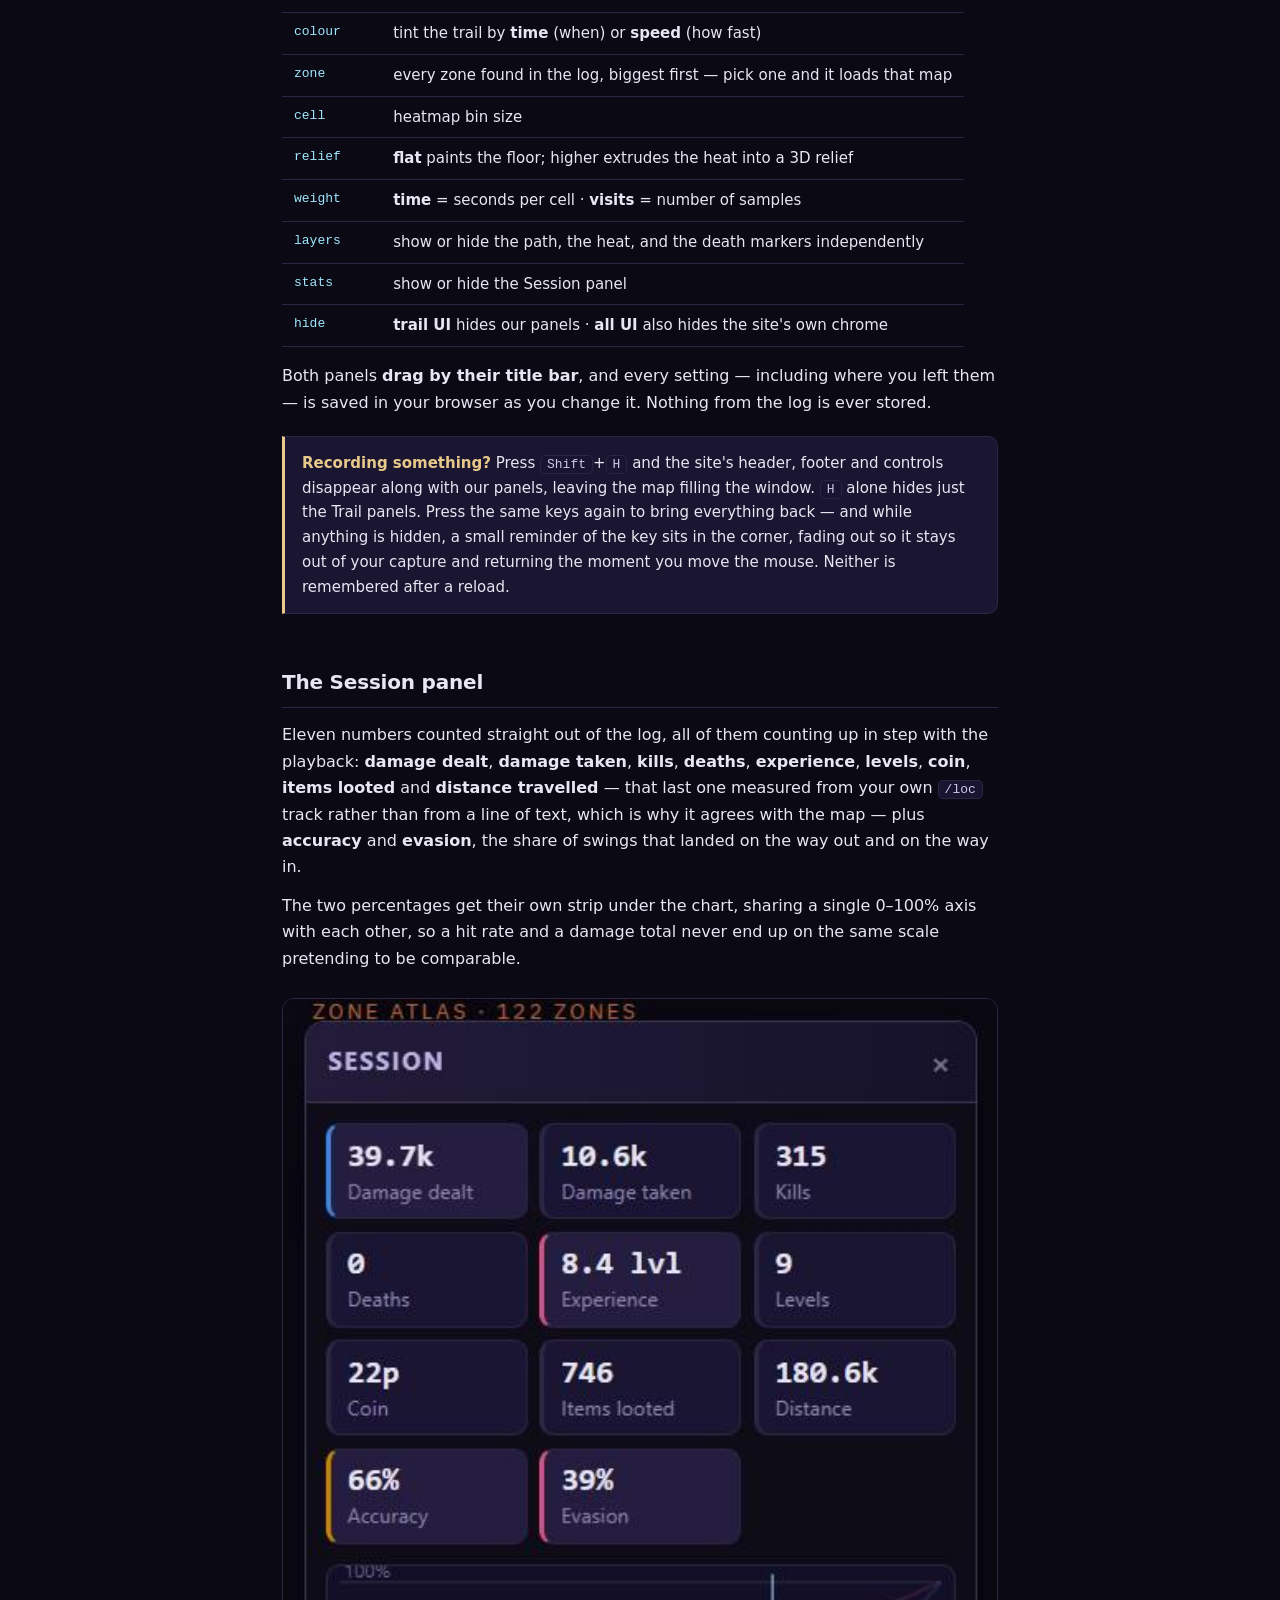
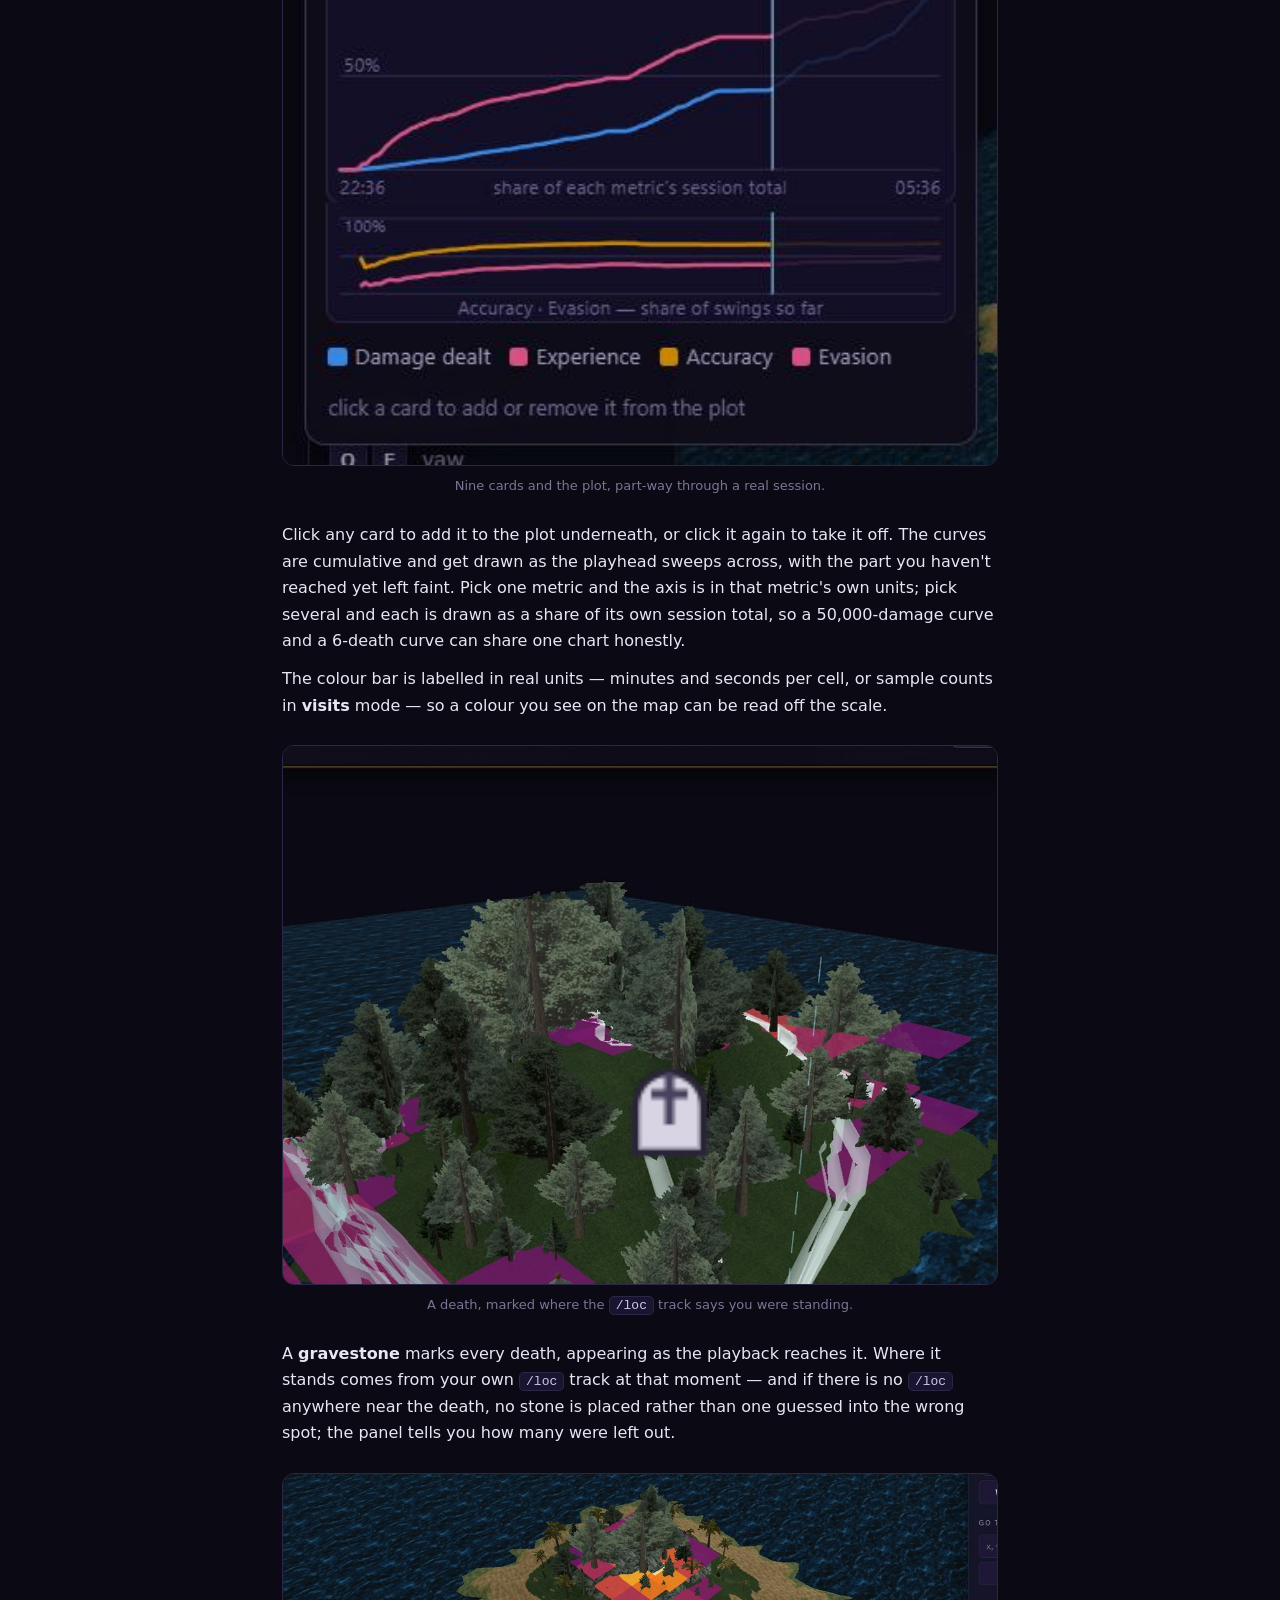
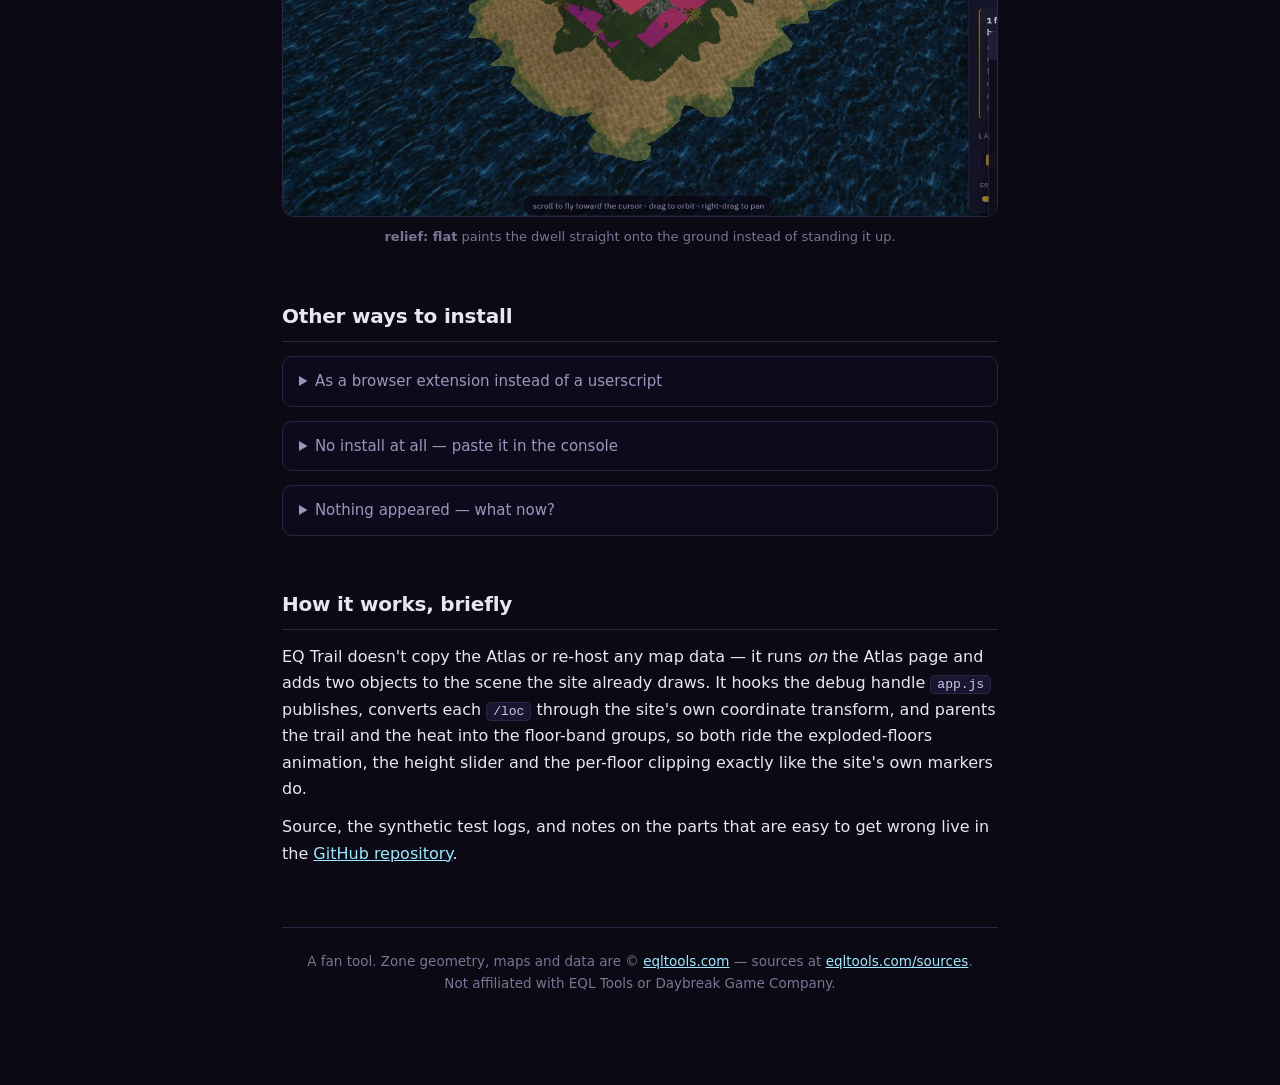
==== commit 043fafa4: "0.5.0 — a gravestone at each death, revealed in step with playback The death line carries no coordin" ====
--- a/docs/index.html
+++ b/docs/index.html
@@ -173,7 +173,7 @@
   <tr><td>cell</td><td>heatmap bin size</td></tr>
   <tr><td>relief</td><td><b>flat</b> paints the floor; higher extrudes the heat into a 3D relief</td></tr>
   <tr><td>weight</td><td><b>time</b> = seconds per cell · <b>visits</b> = number of samples</td></tr>
-  <tr><td>layers</td><td>show or hide the path and the heat independently</td></tr>
+  <tr><td>layers</td><td>show or hide the path, the heat, and the death markers independently</td></tr>
   <tr><td>stats</td><td>show or hide the Session panel</td></tr>
   <tr><td>hide</td><td><b>trail UI</b> hides our panels · <b>all UI</b> also hides the site's own chrome</td></tr>
 </table>
@@ -216,6 +216,16 @@
 
 <p>The colour bar is labelled in real units — minutes and seconds per cell, or sample counts in
 <b>visits</b> mode — so a colour you see on the map can be read off the scale.</p>
+
+<figure>
+  <img src="gravestone.jpg" alt="A pale headstone with a cross standing among trees on an island, with the trail and heatmap around it.">
+  <figcaption>A death, marked where the <code>/loc</code> track says you were standing.</figcaption>
+</figure>
+
+<p>A <b>gravestone</b> marks every death, appearing as the playback reaches it. Where it stands
+comes from your own <code>/loc</code> track at that moment — and if there is no <code>/loc</code>
+anywhere near the death, no stone is placed rather than one guessed into the wrong spot; the panel
+tells you how many were left out.</p>
 
 <figure>
   <img src="heatmap-flat.jpg" alt="An island with the heatmap painted flat across the terrain, magenta at the edges and yellow-white at the centre.">
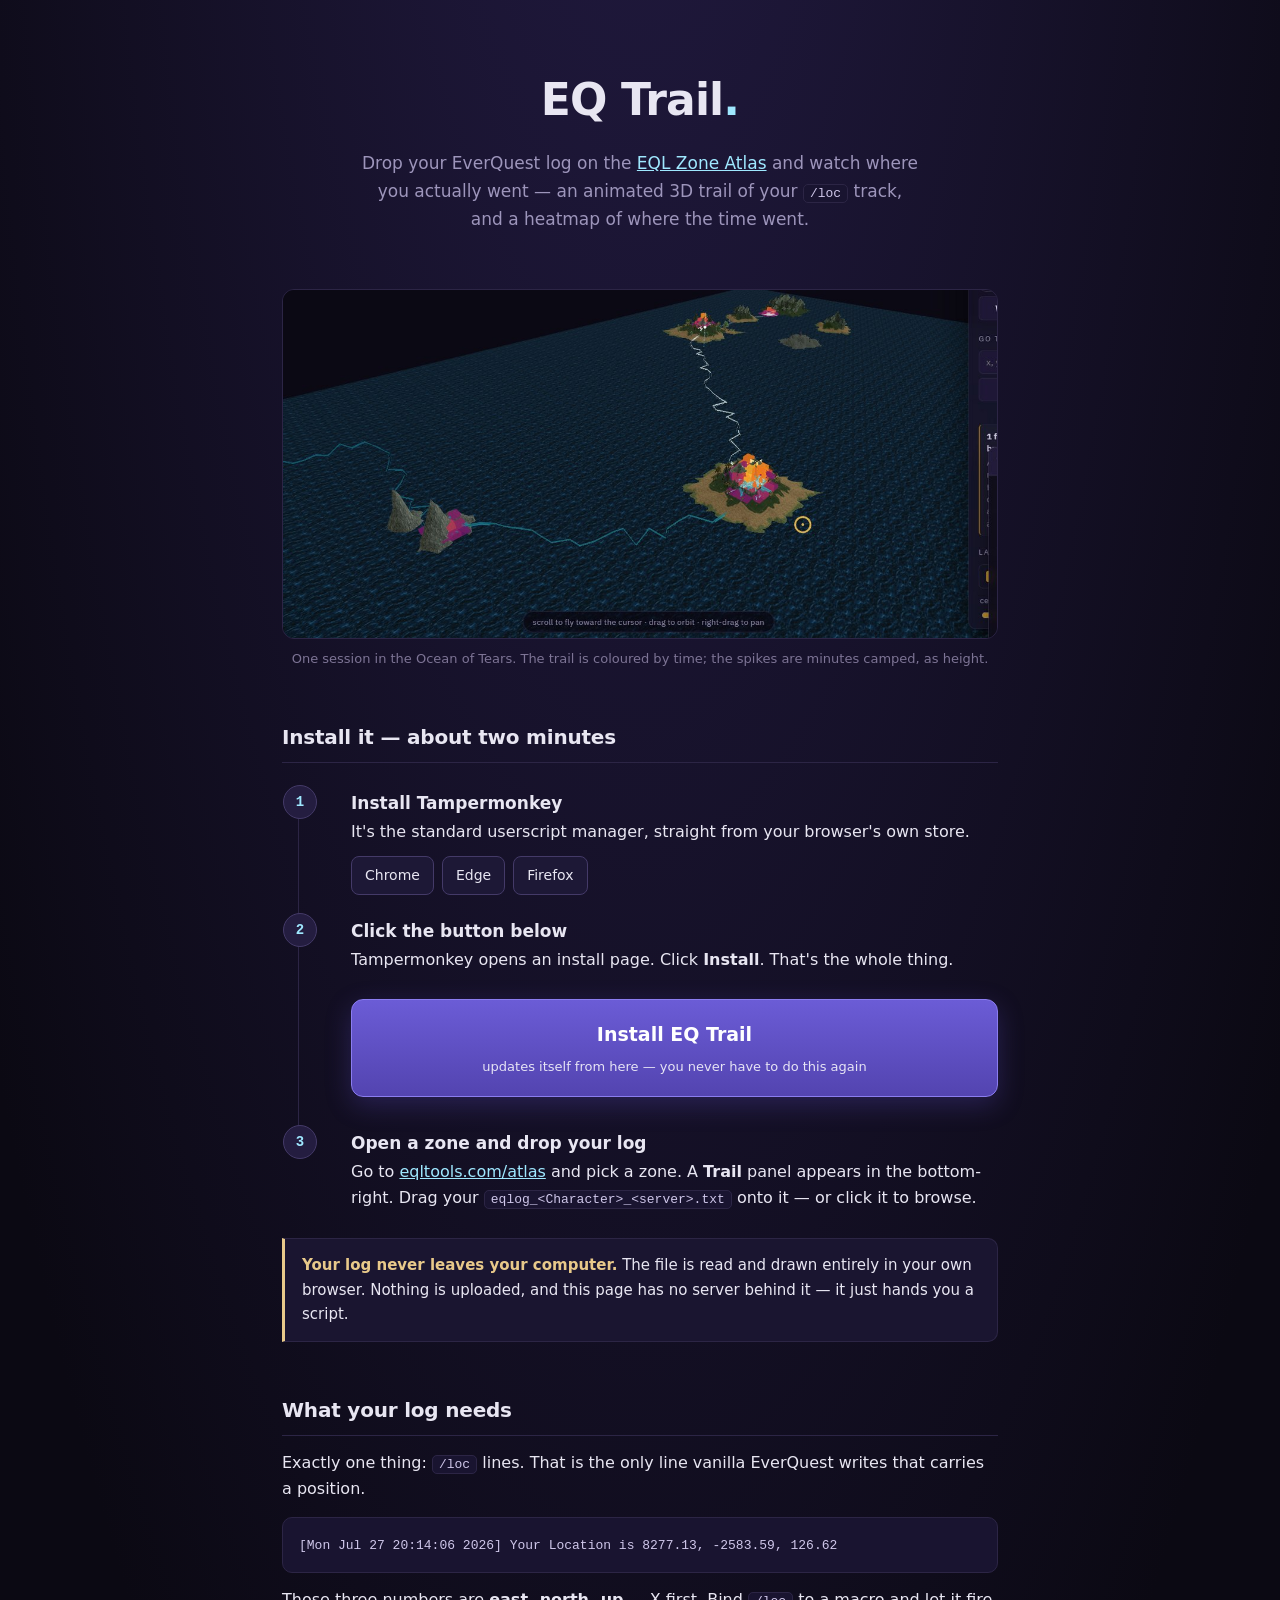
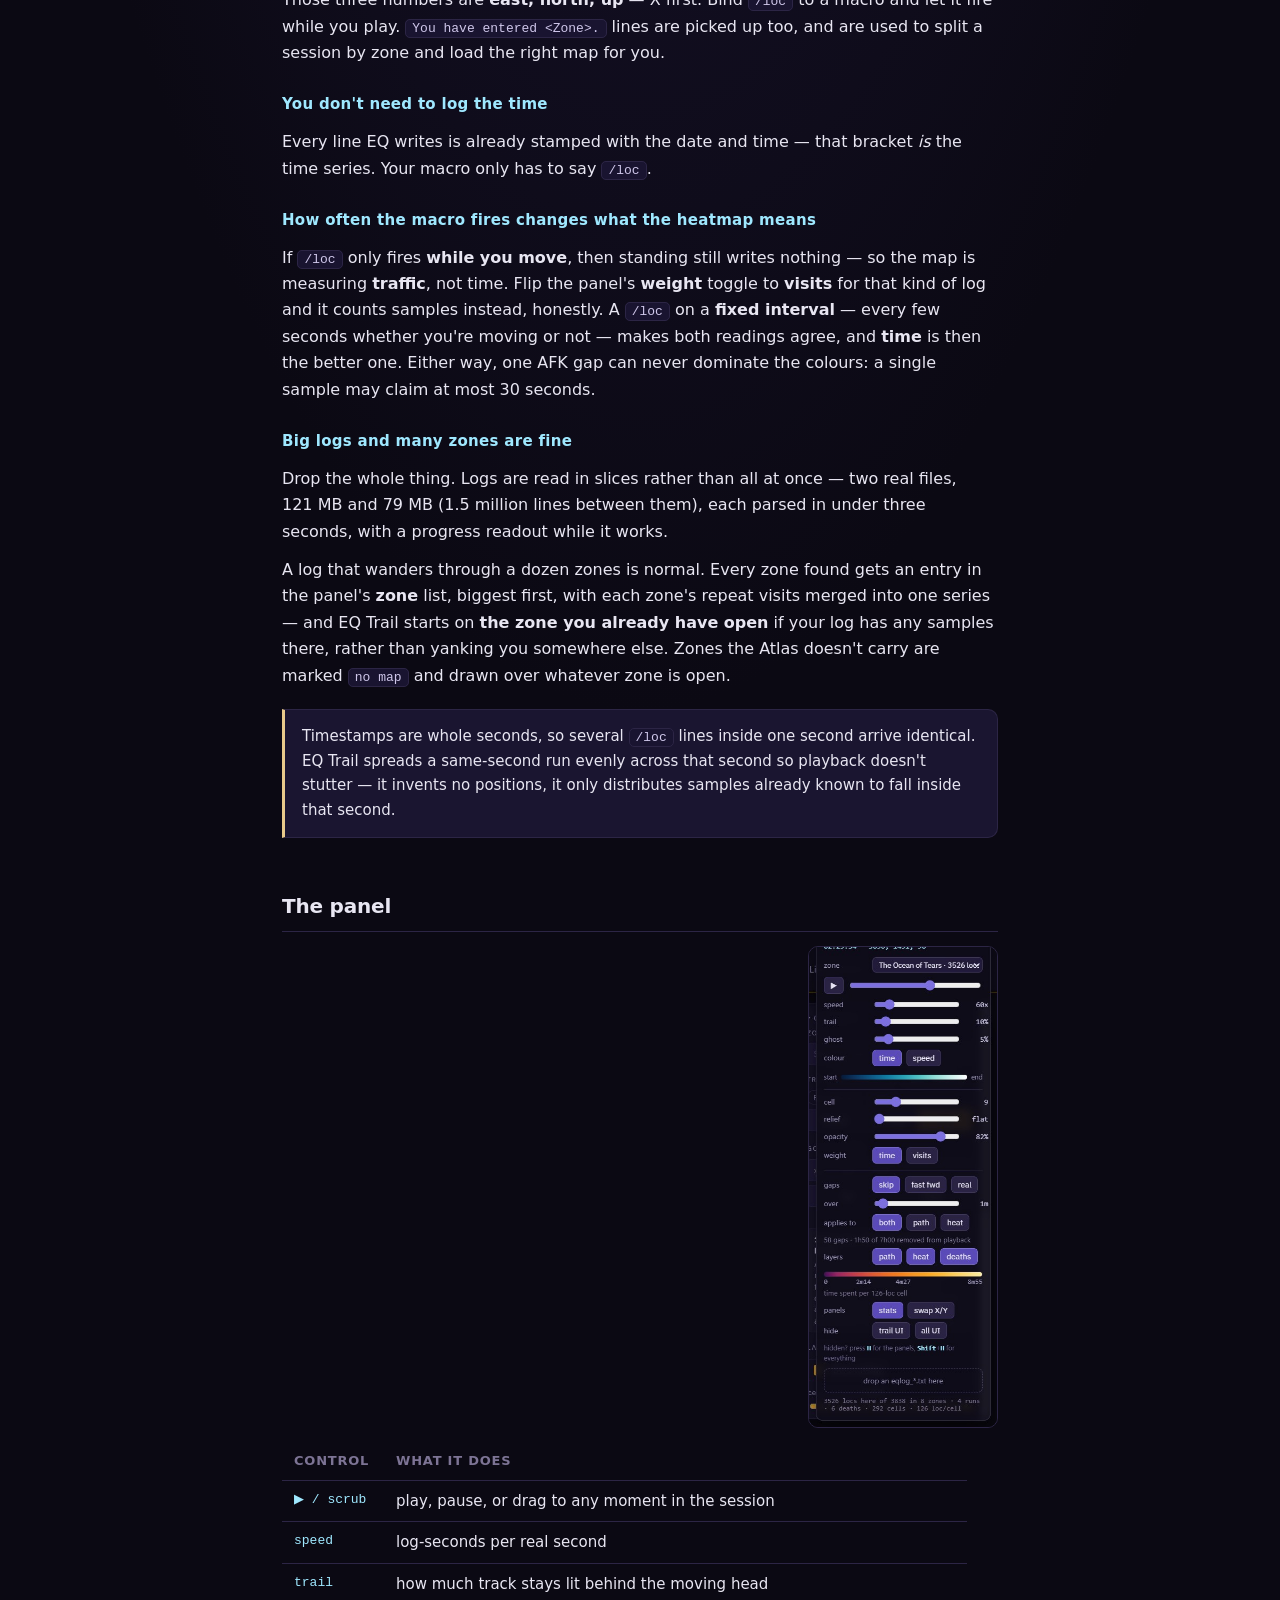
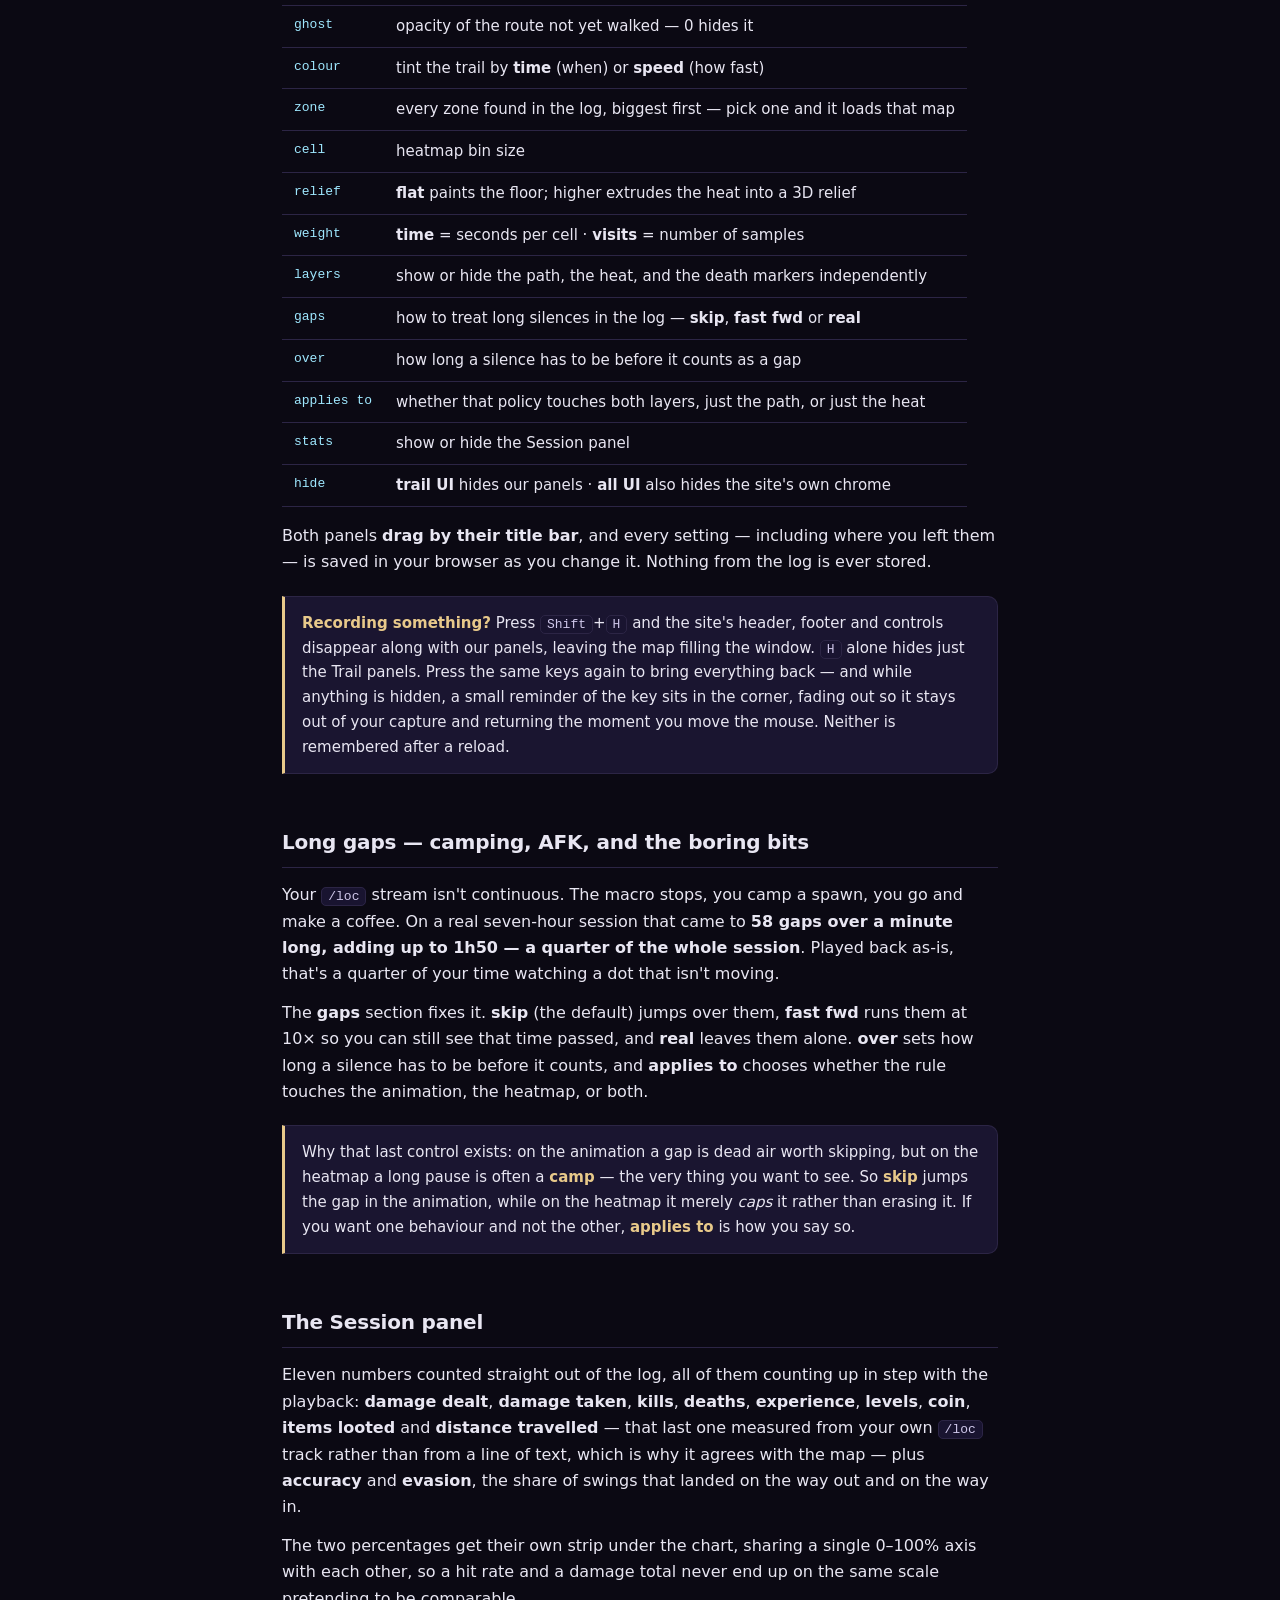
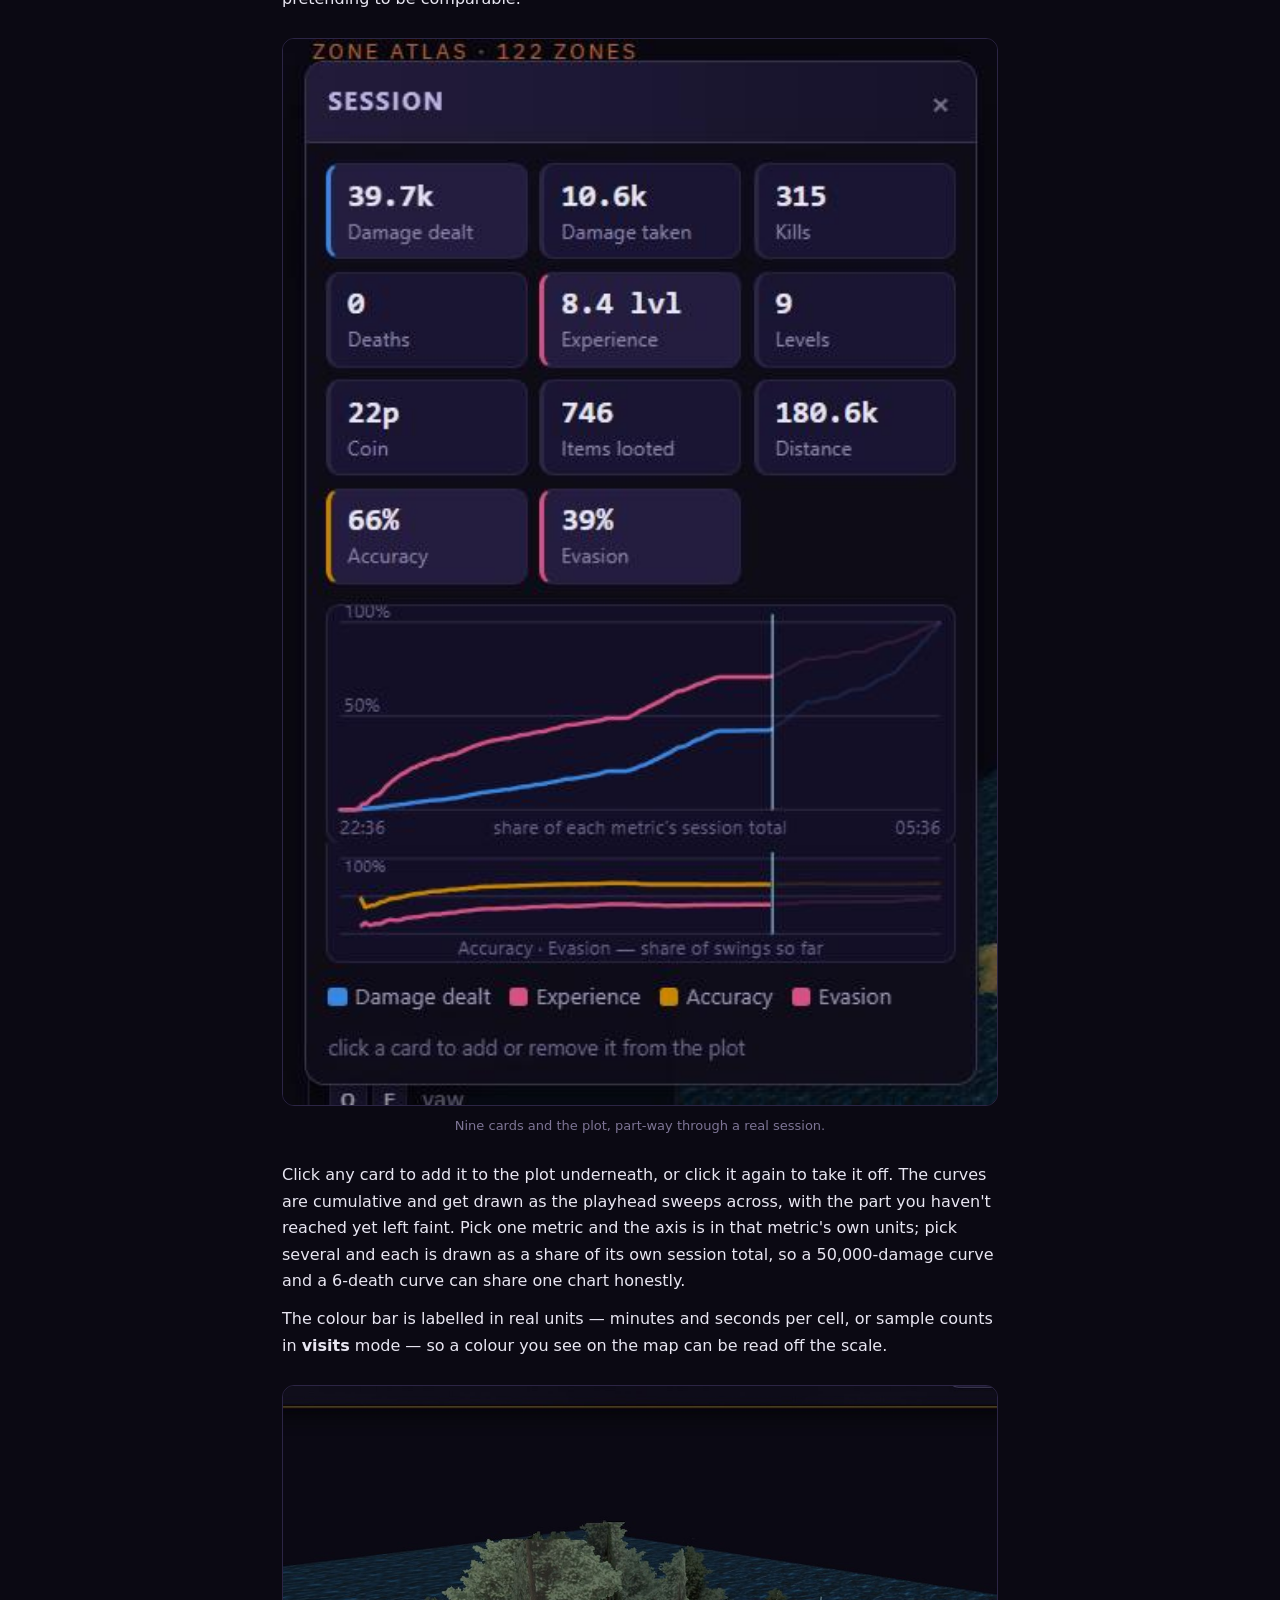
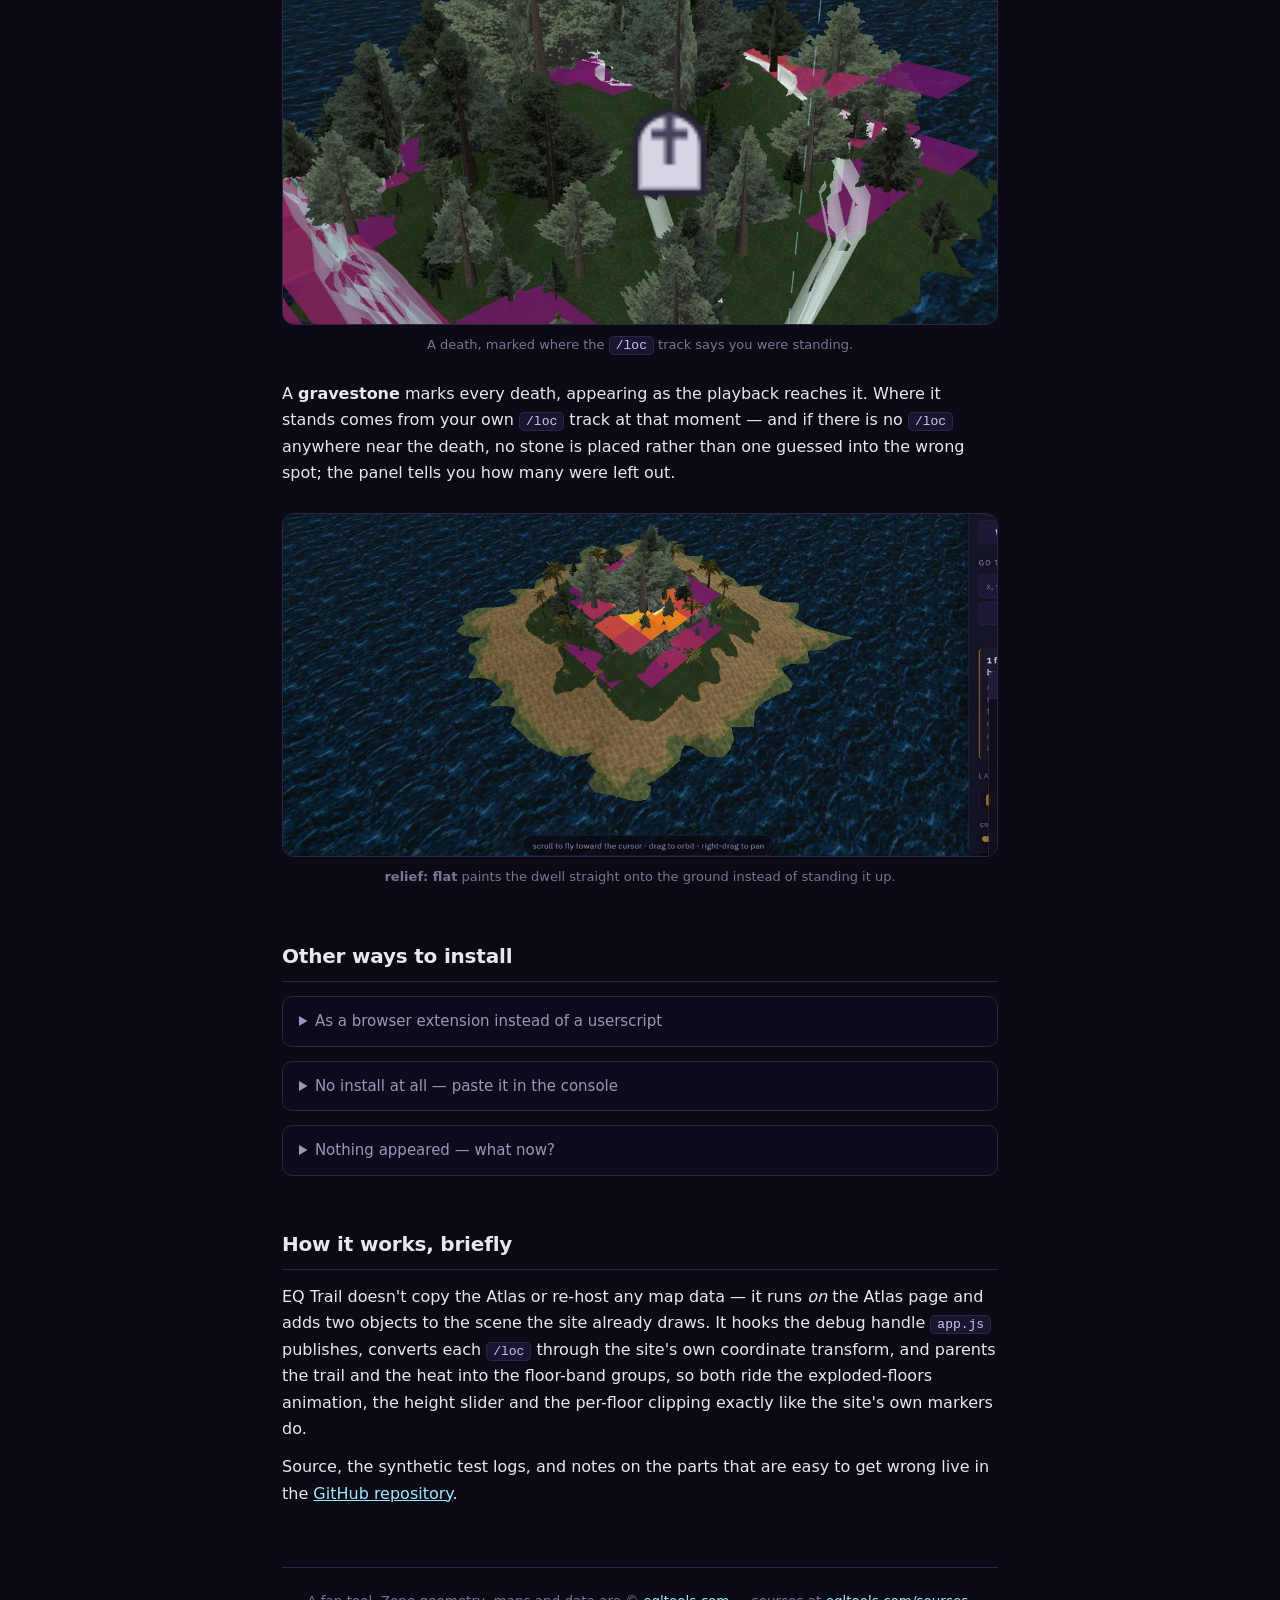
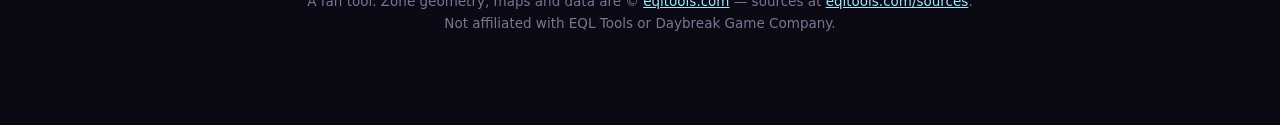
==== commit 23d0c8b4: "0.6.0 — handle long gaps in the stream: skip, fast forward, or real time A /loc stream is not contin" ====
--- a/docs/index.html
+++ b/docs/index.html
@@ -174,6 +174,9 @@
   <tr><td>relief</td><td><b>flat</b> paints the floor; higher extrudes the heat into a 3D relief</td></tr>
   <tr><td>weight</td><td><b>time</b> = seconds per cell · <b>visits</b> = number of samples</td></tr>
   <tr><td>layers</td><td>show or hide the path, the heat, and the death markers independently</td></tr>
+  <tr><td>gaps</td><td>how to treat long silences in the log — <b>skip</b>, <b>fast fwd</b> or <b>real</b></td></tr>
+  <tr><td>over</td><td>how long a silence has to be before it counts as a gap</td></tr>
+  <tr><td>applies to</td><td>whether that policy touches both layers, just the path, or just the heat</td></tr>
   <tr><td>stats</td><td>show or hide the Session panel</td></tr>
   <tr><td>hide</td><td><b>trail UI</b> hides our panels · <b>all UI</b> also hides the site's own chrome</td></tr>
 </table>
@@ -188,6 +191,25 @@
   back — and while anything is hidden, a small reminder of the key sits in the corner, fading out so
   it stays out of your capture and returning the moment you move the mouse. Neither is remembered
   after a reload.
+</div>
+
+<h2>Long gaps — camping, AFK, and the boring bits</h2>
+
+<p>Your <code>/loc</code> stream isn't continuous. The macro stops, you camp a spawn, you go and make
+a coffee. On a real seven-hour session that came to <b>58 gaps over a minute long, adding up to 1h50
+— a quarter of the whole session</b>. Played back as-is, that's a quarter of your time watching a dot
+that isn't moving.</p>
+
+<p>The <b>gaps</b> section fixes it. <b>skip</b> (the default) jumps over them, <b>fast fwd</b> runs
+them at 10× so you can still see that time passed, and <b>real</b> leaves them alone. <b>over</b> sets
+how long a silence has to be before it counts, and <b>applies to</b> chooses whether the rule touches
+the animation, the heatmap, or both.</p>
+
+<div class="note">
+  Why that last control exists: on the animation a gap is dead air worth skipping, but on the heatmap
+  a long pause is often a <b>camp</b> — the very thing you want to see. So <b>skip</b> jumps the gap in
+  the animation, while on the heatmap it merely <em>caps</em> it rather than erasing it. If you want
+  one behaviour and not the other, <b>applies to</b> is how you say so.
 </div>
 
 <h2>The Session panel</h2>
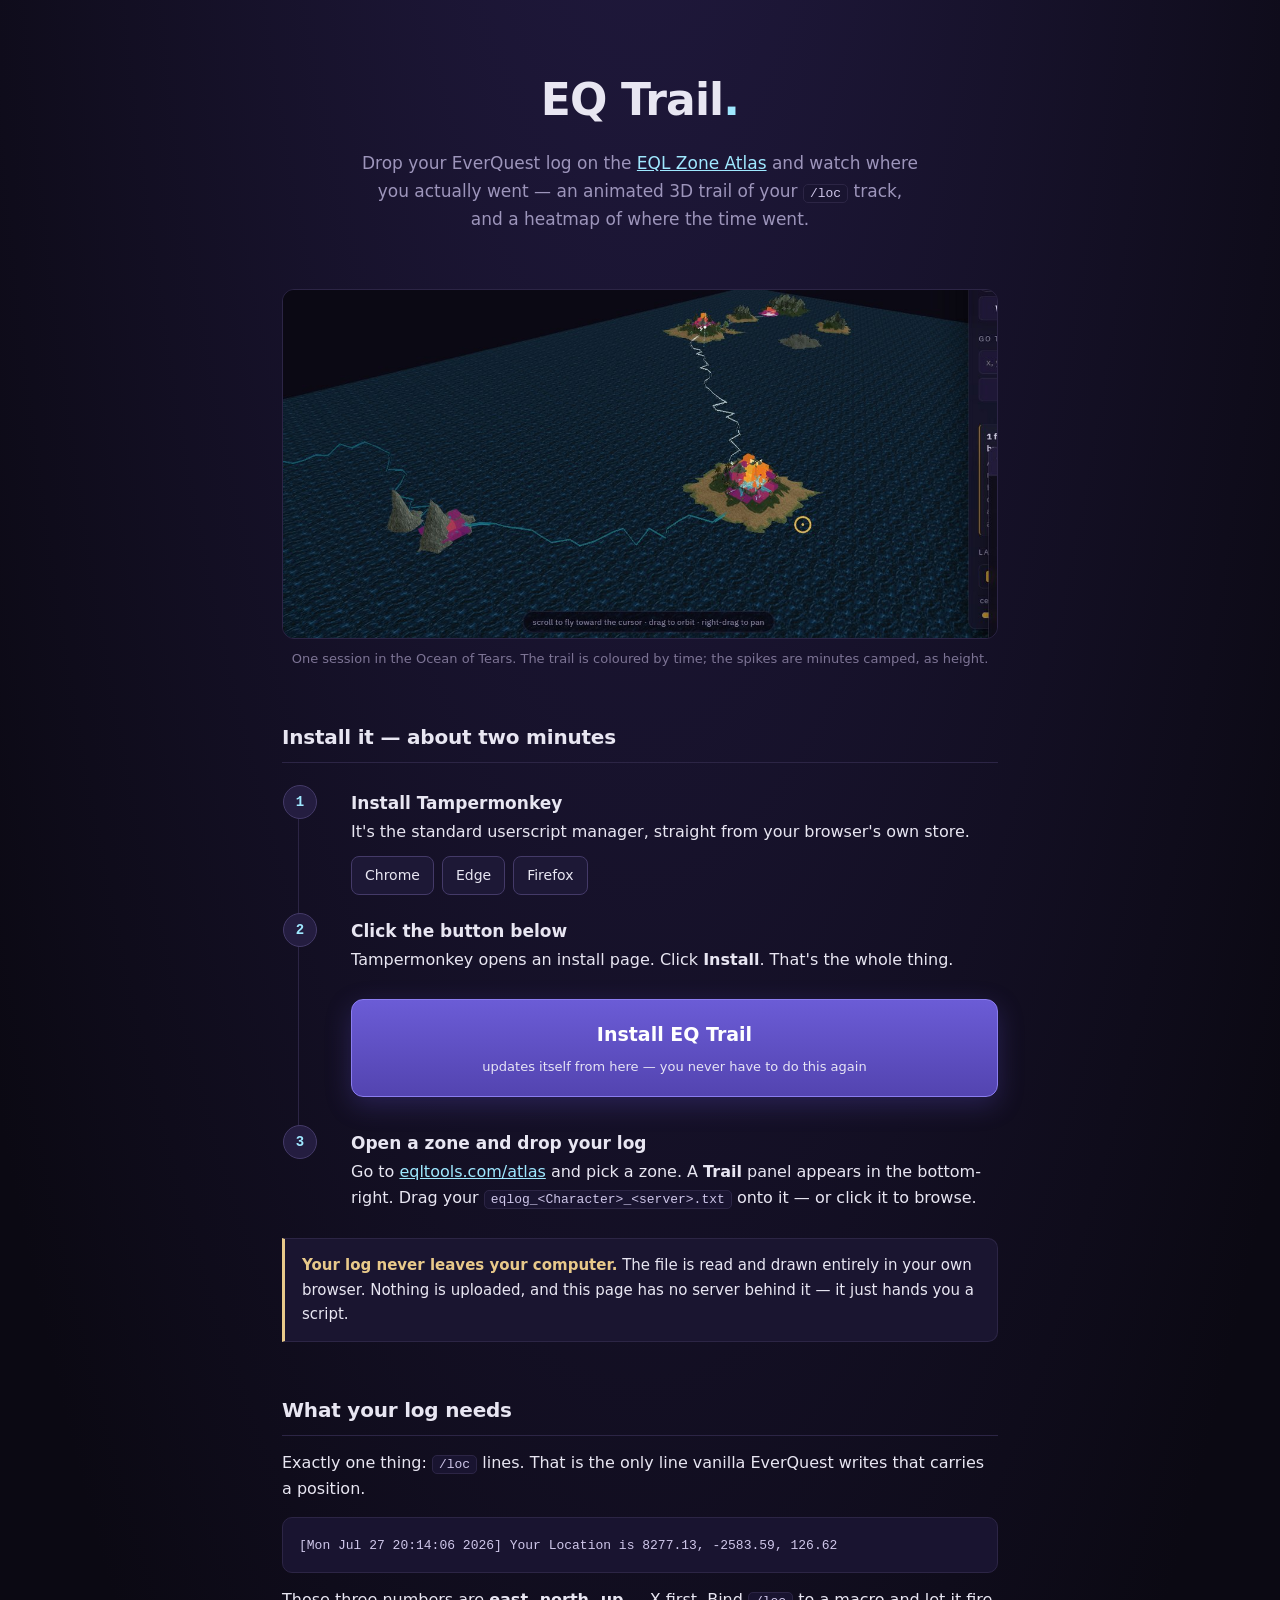
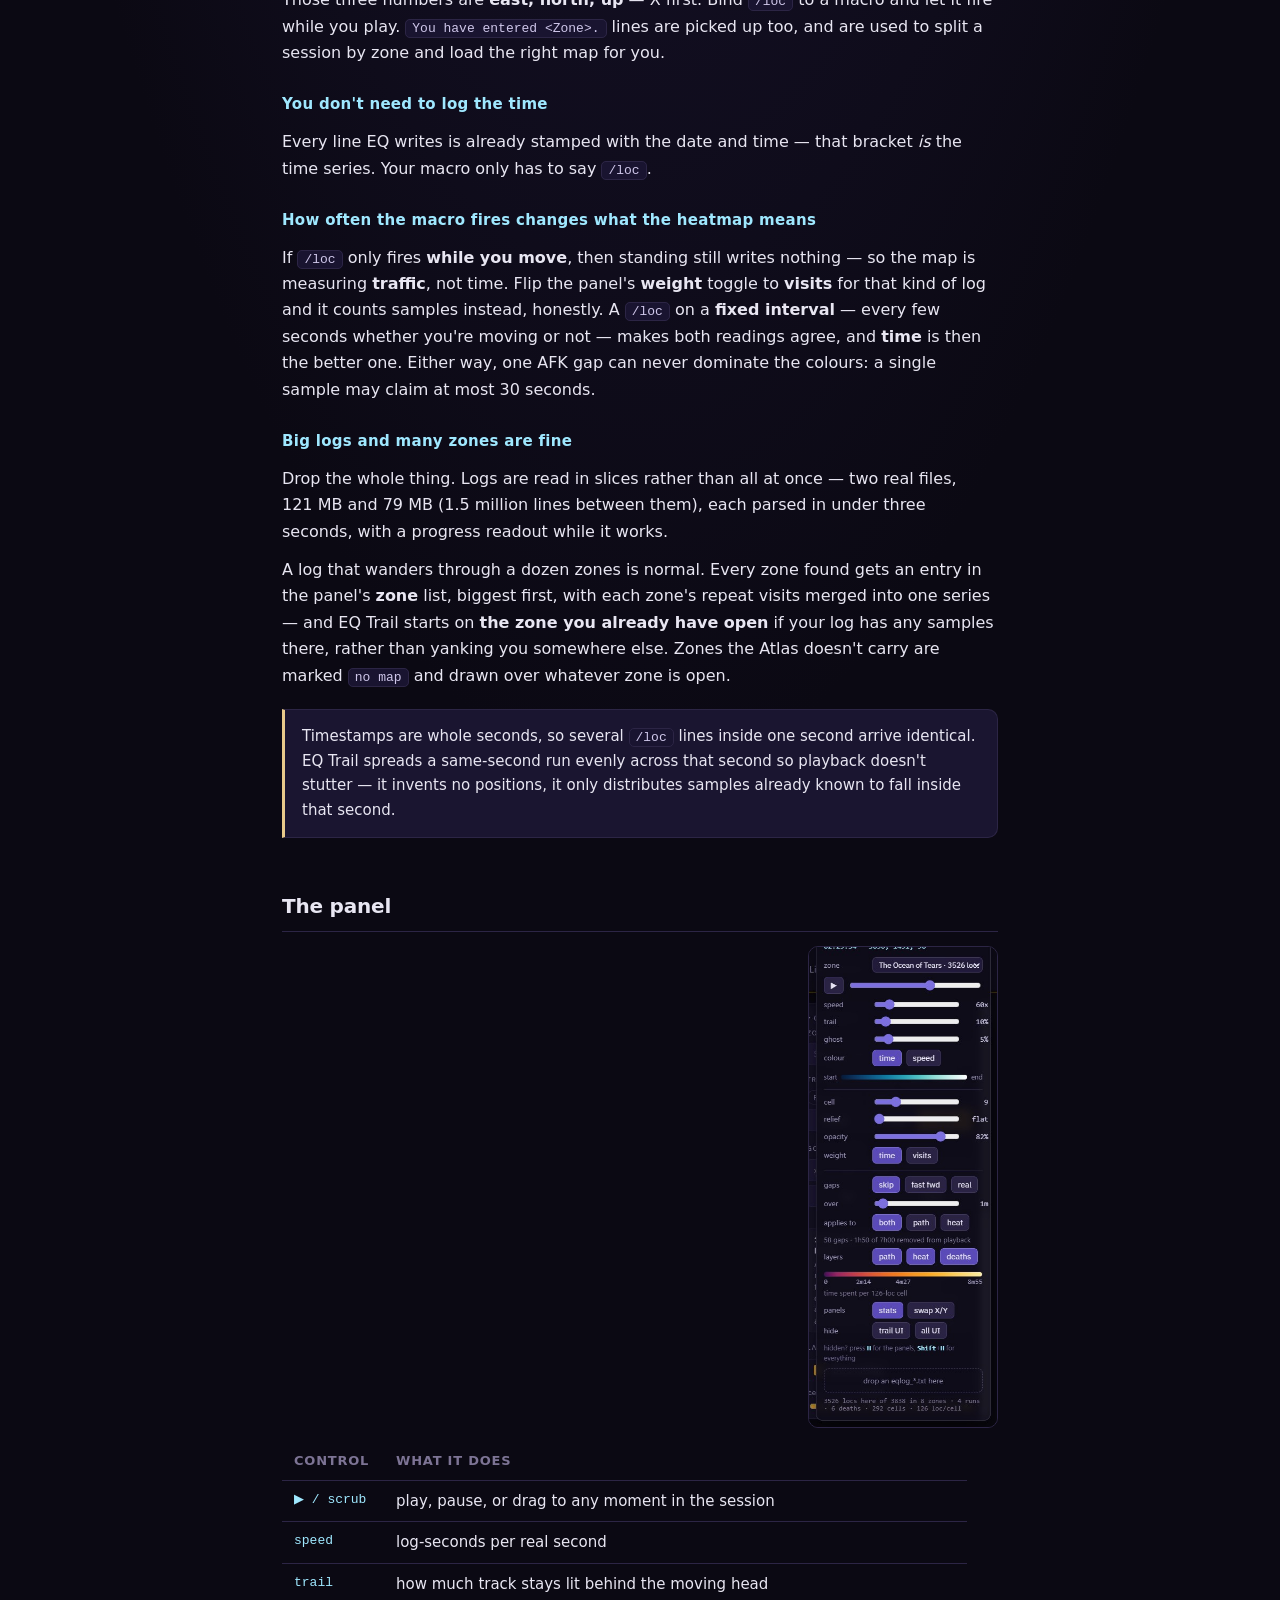
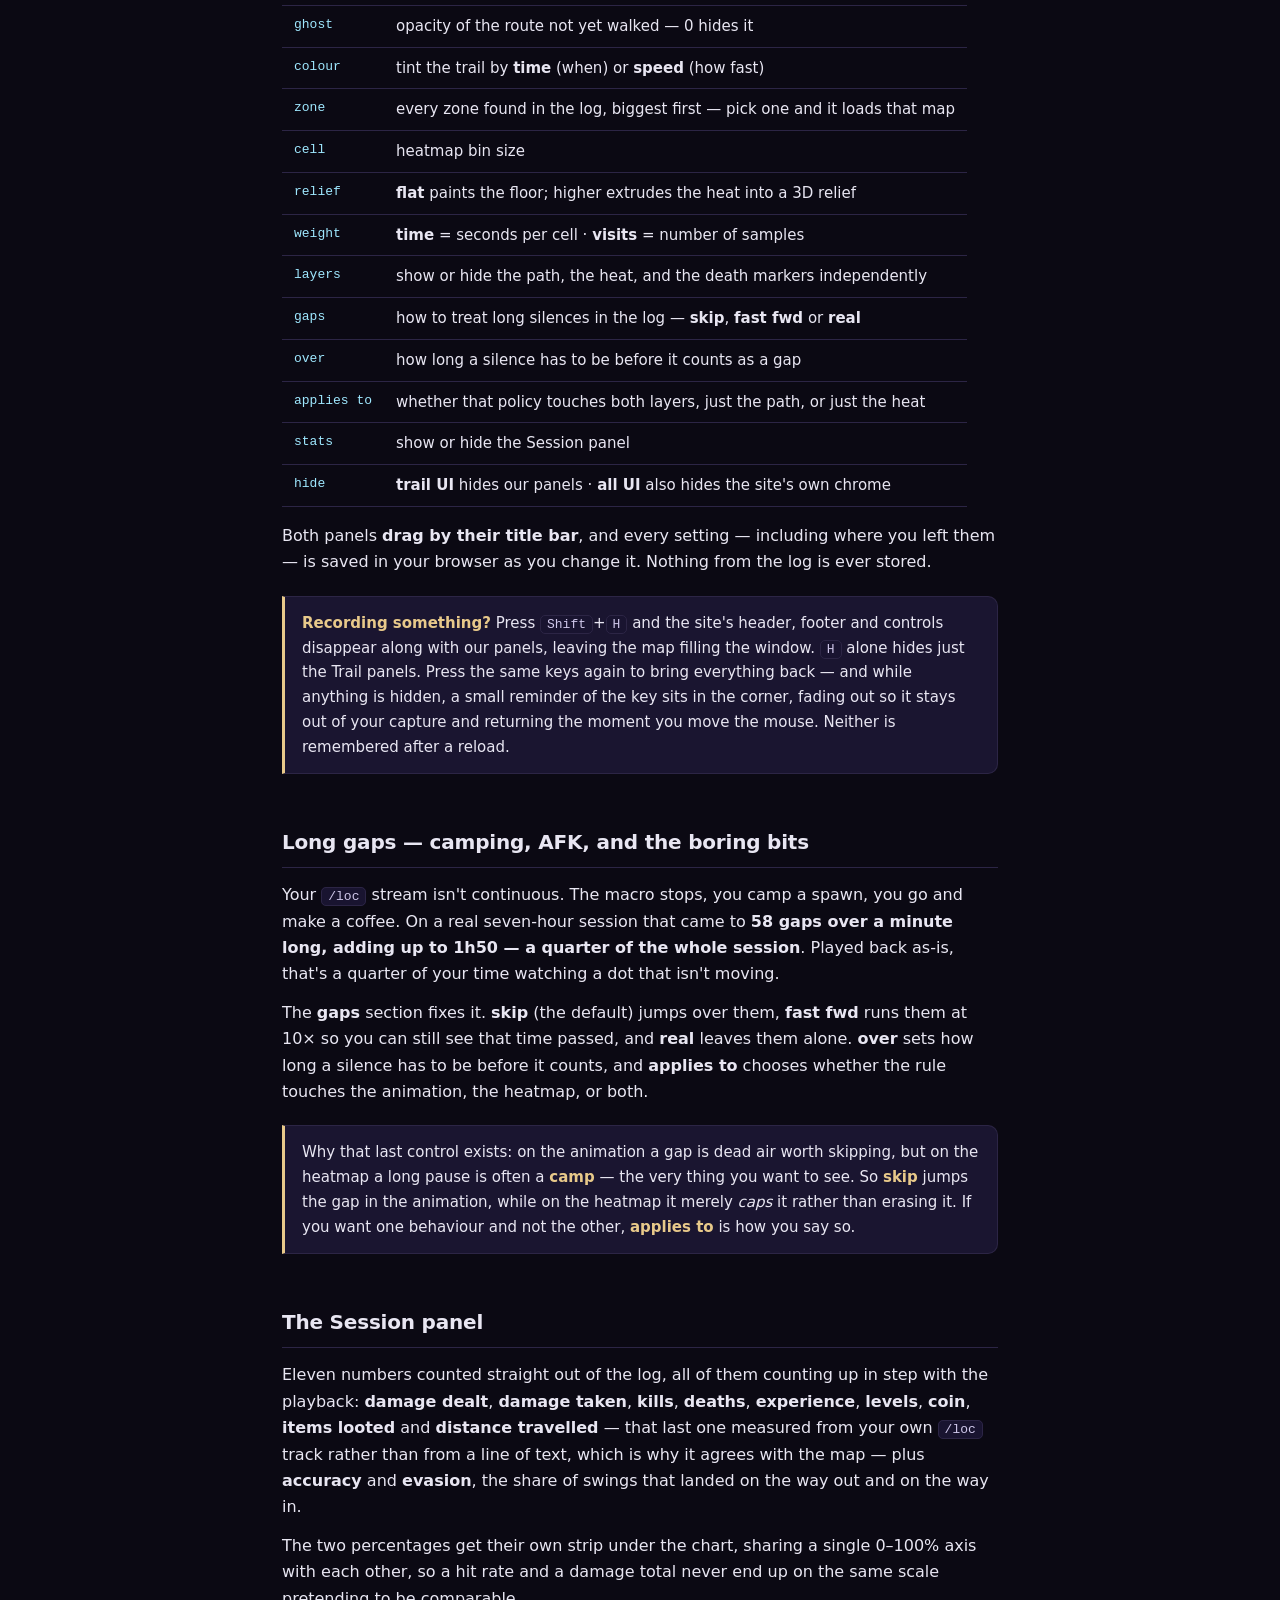
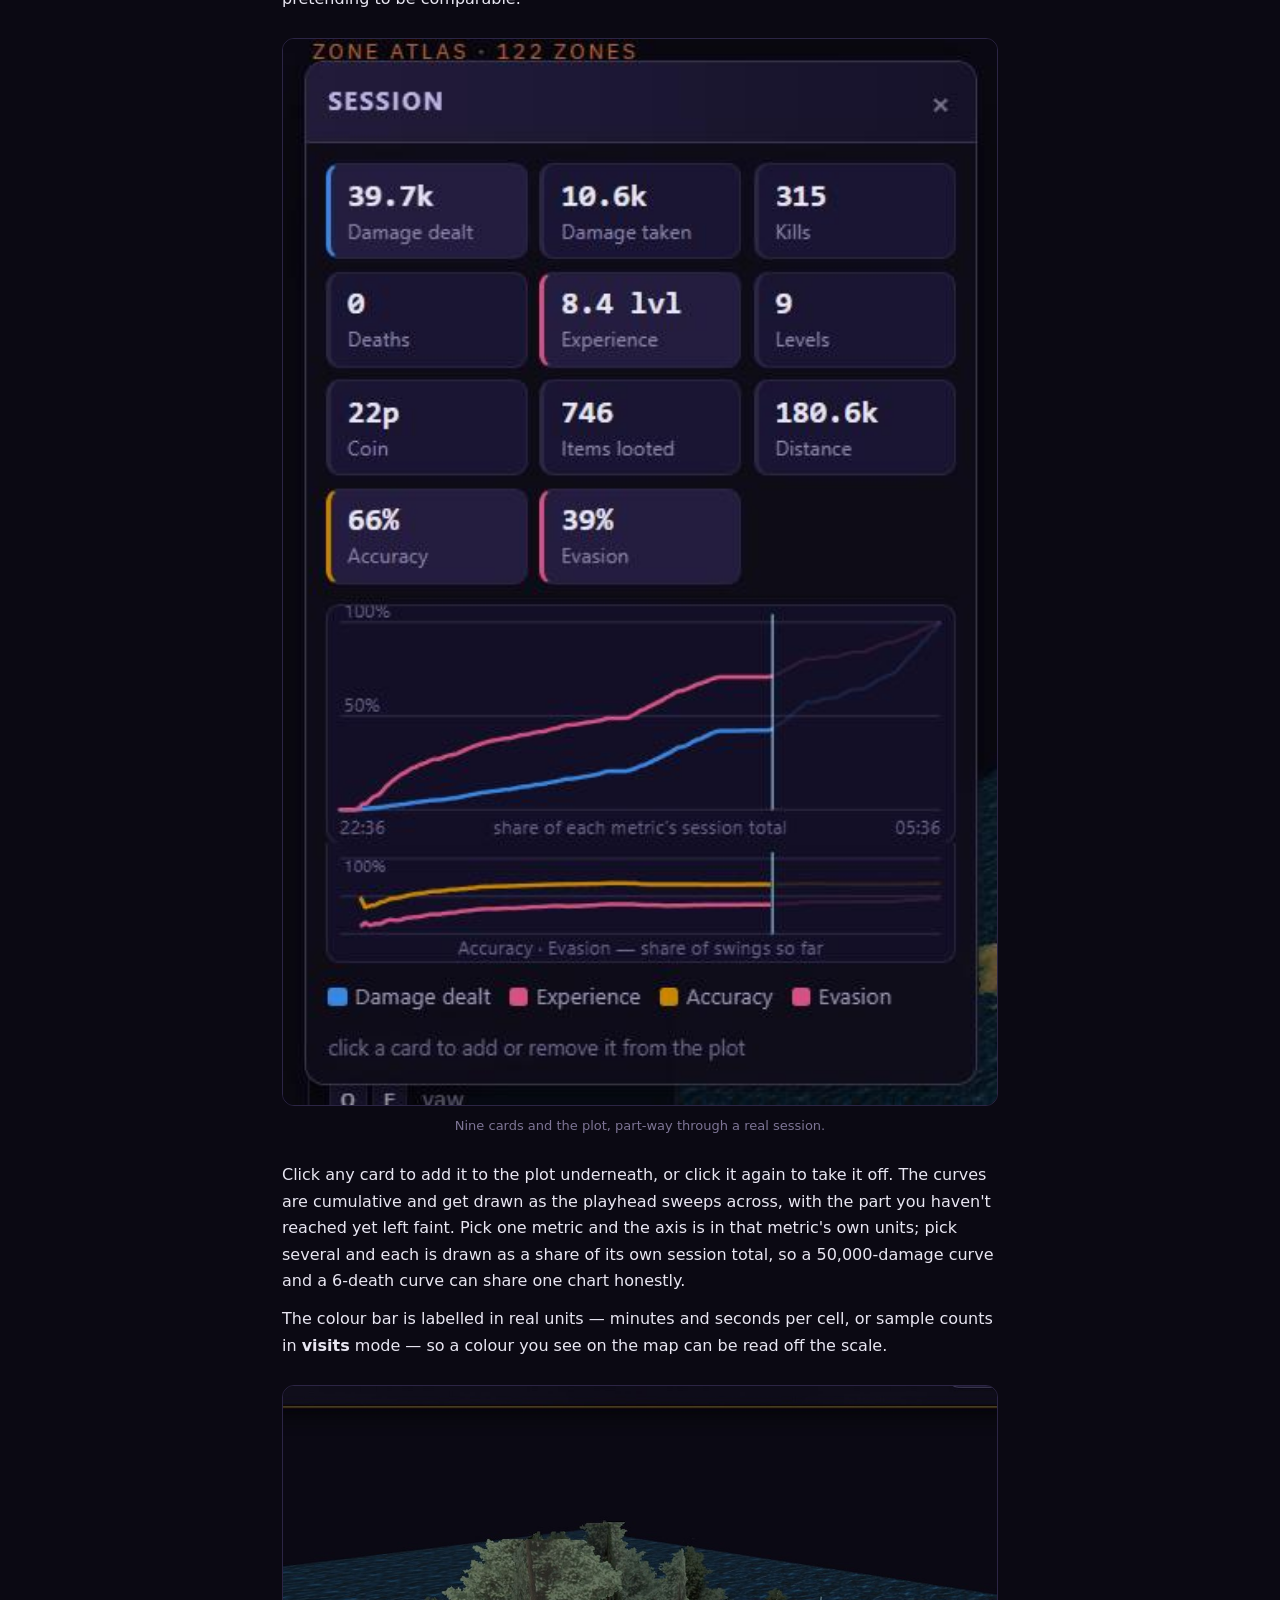
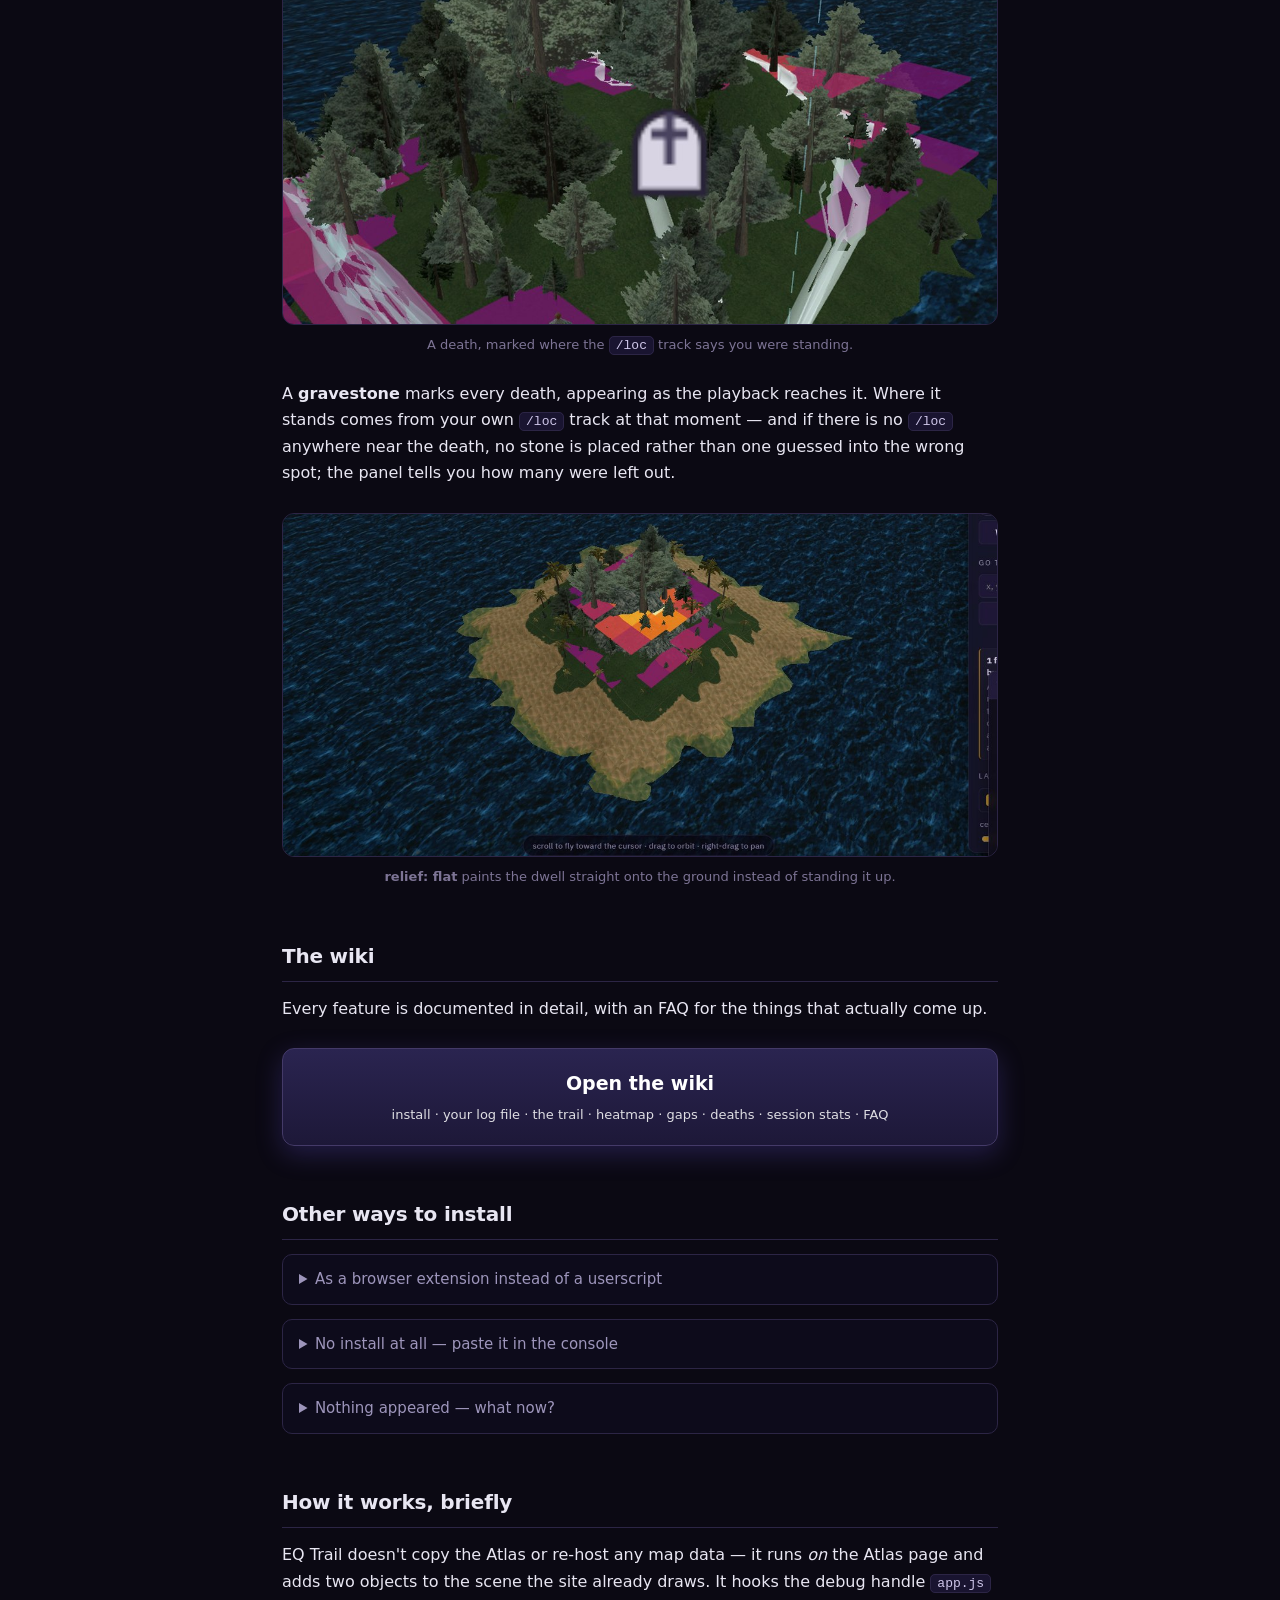
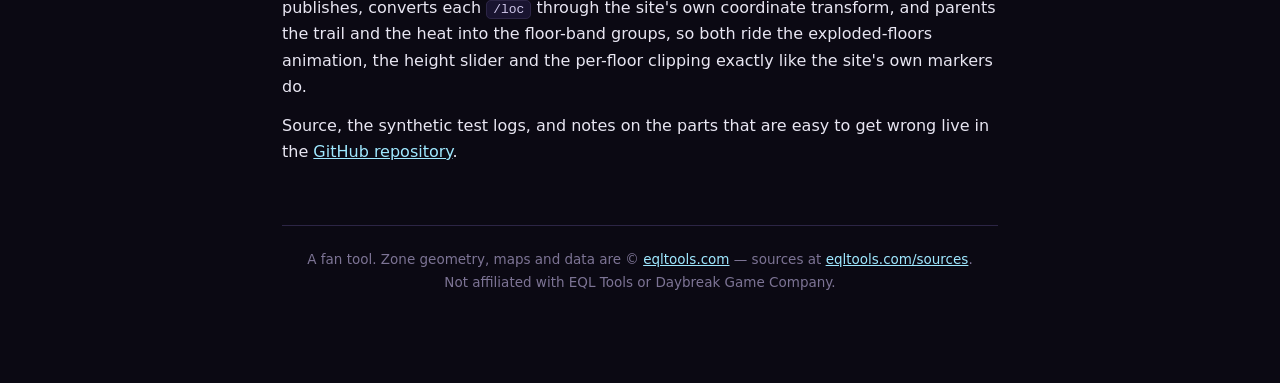
==== commit 2fc672f7: "docs: a wiki and an FAQ on GitHub Pages Ten pages under docs/wiki, generated by tools/build_wiki.py " ====
--- a/docs/index.html
+++ b/docs/index.html
@@ -254,6 +254,13 @@
   <figcaption><b>relief: flat</b> paints the dwell straight onto the ground instead of standing it up.</figcaption>
 </figure>
 
+<h2>The wiki</h2>
+
+<p>Every feature is documented in detail, with an FAQ for the things that actually come up.</p>
+
+<a class="cta" href="wiki/index.html" style="background:linear-gradient(180deg,#2a2450,#1d1838);border-color:#443a68">Open the wiki
+  <small>install · your log file · the trail · heatmap · gaps · deaths · session stats · FAQ</small></a>
+
 <h2>Other ways to install</h2>
 
 <details>
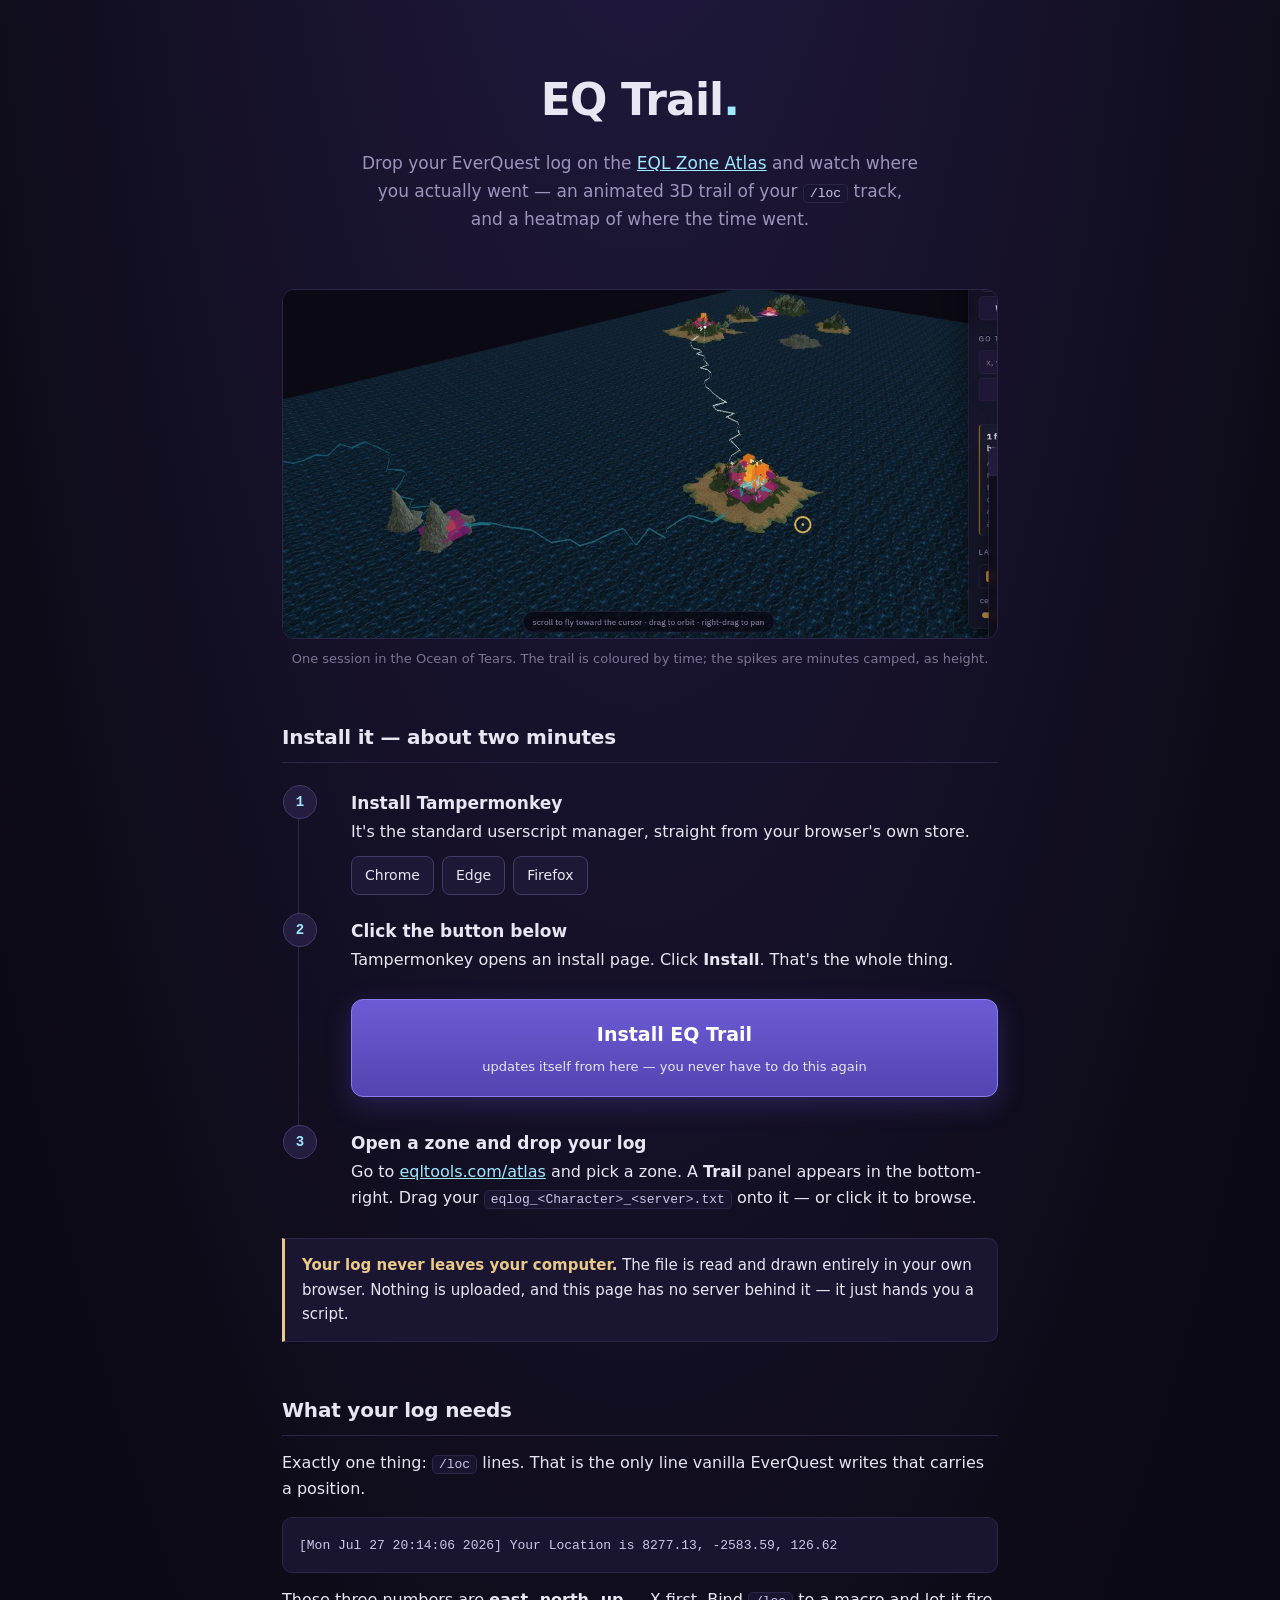
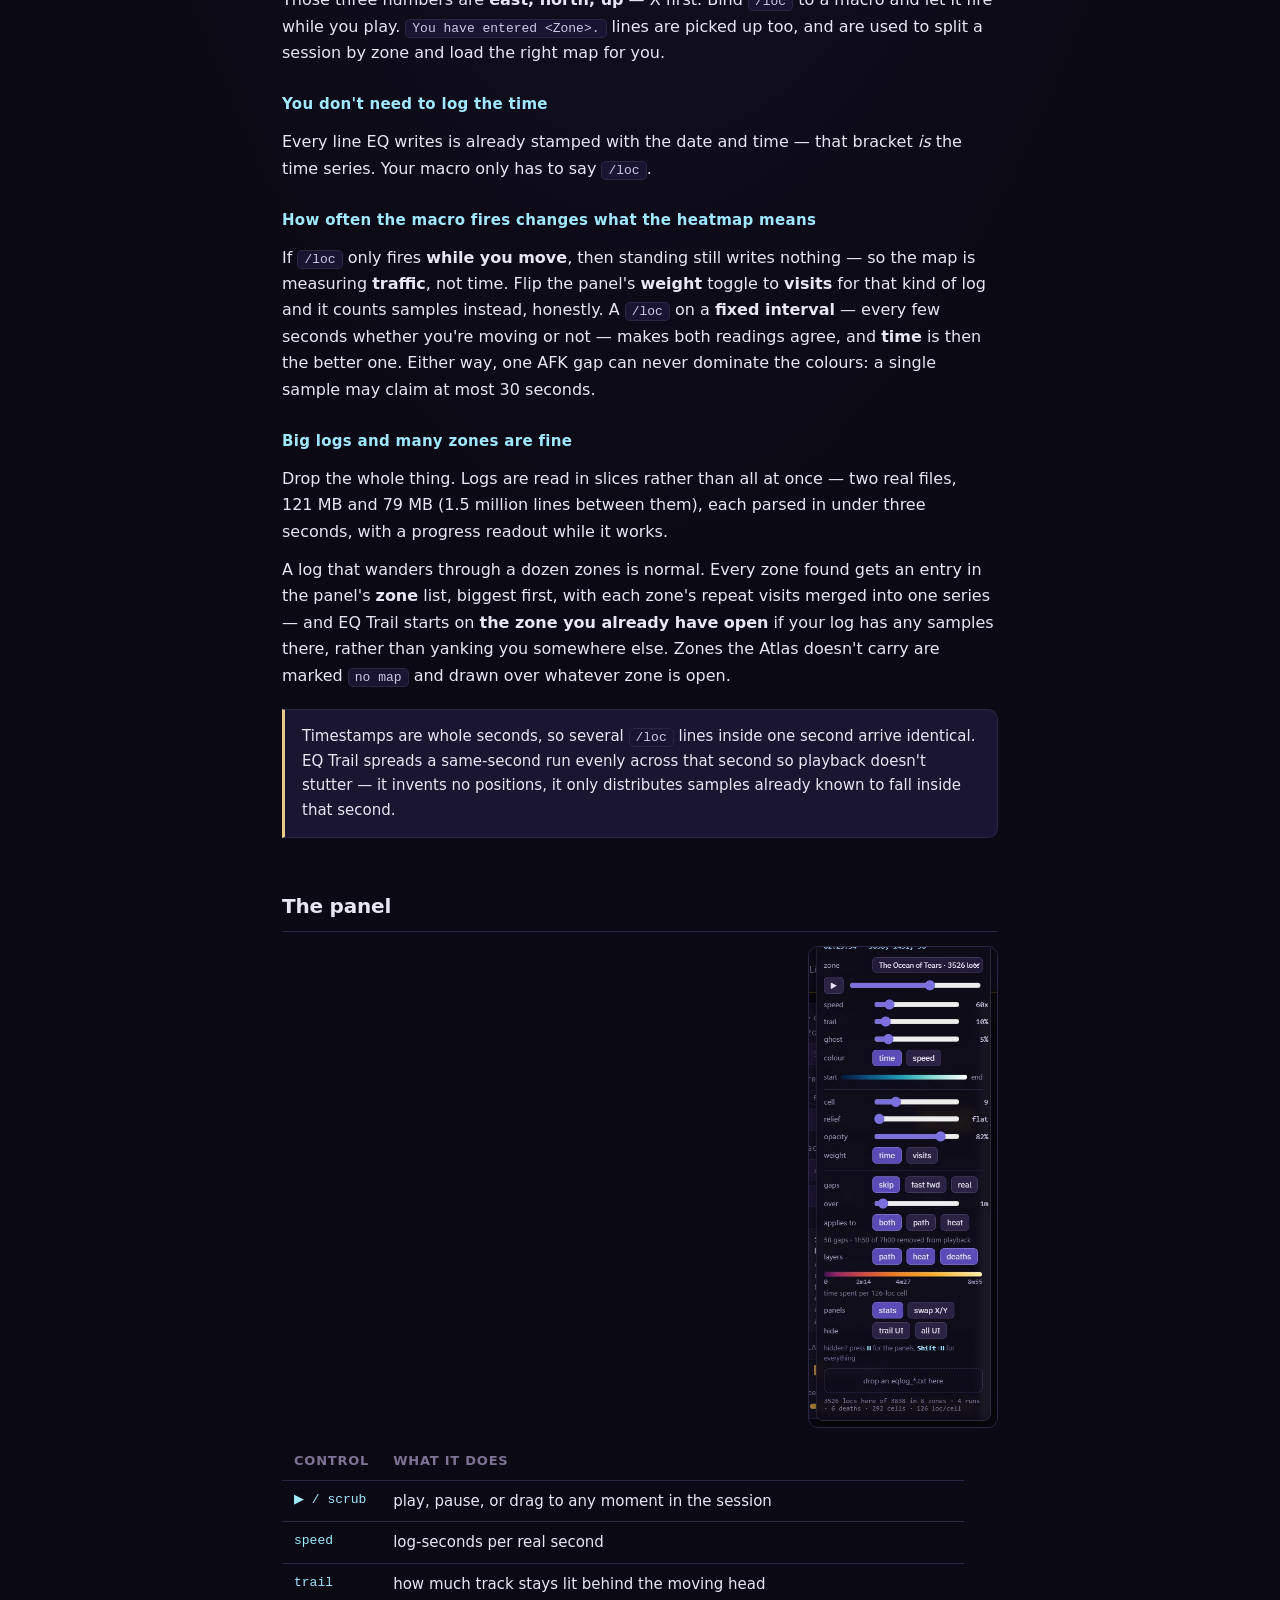
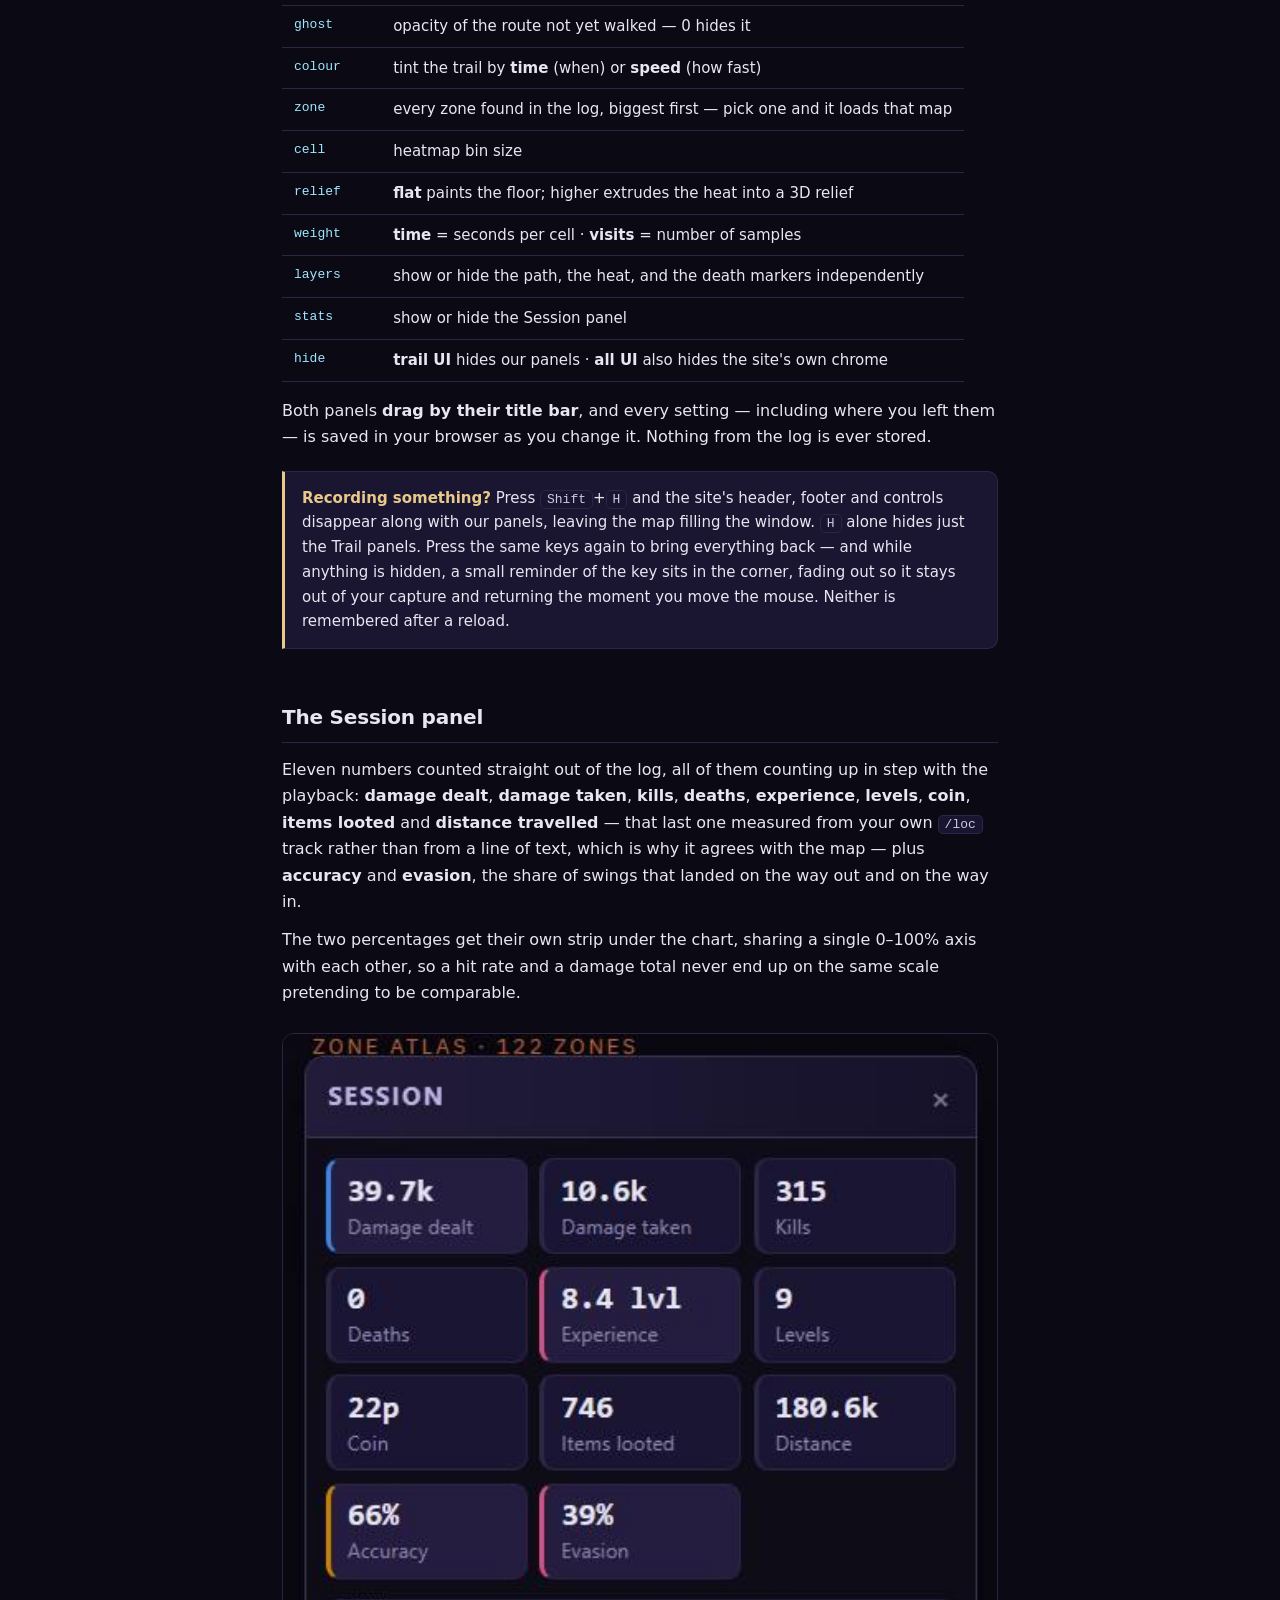
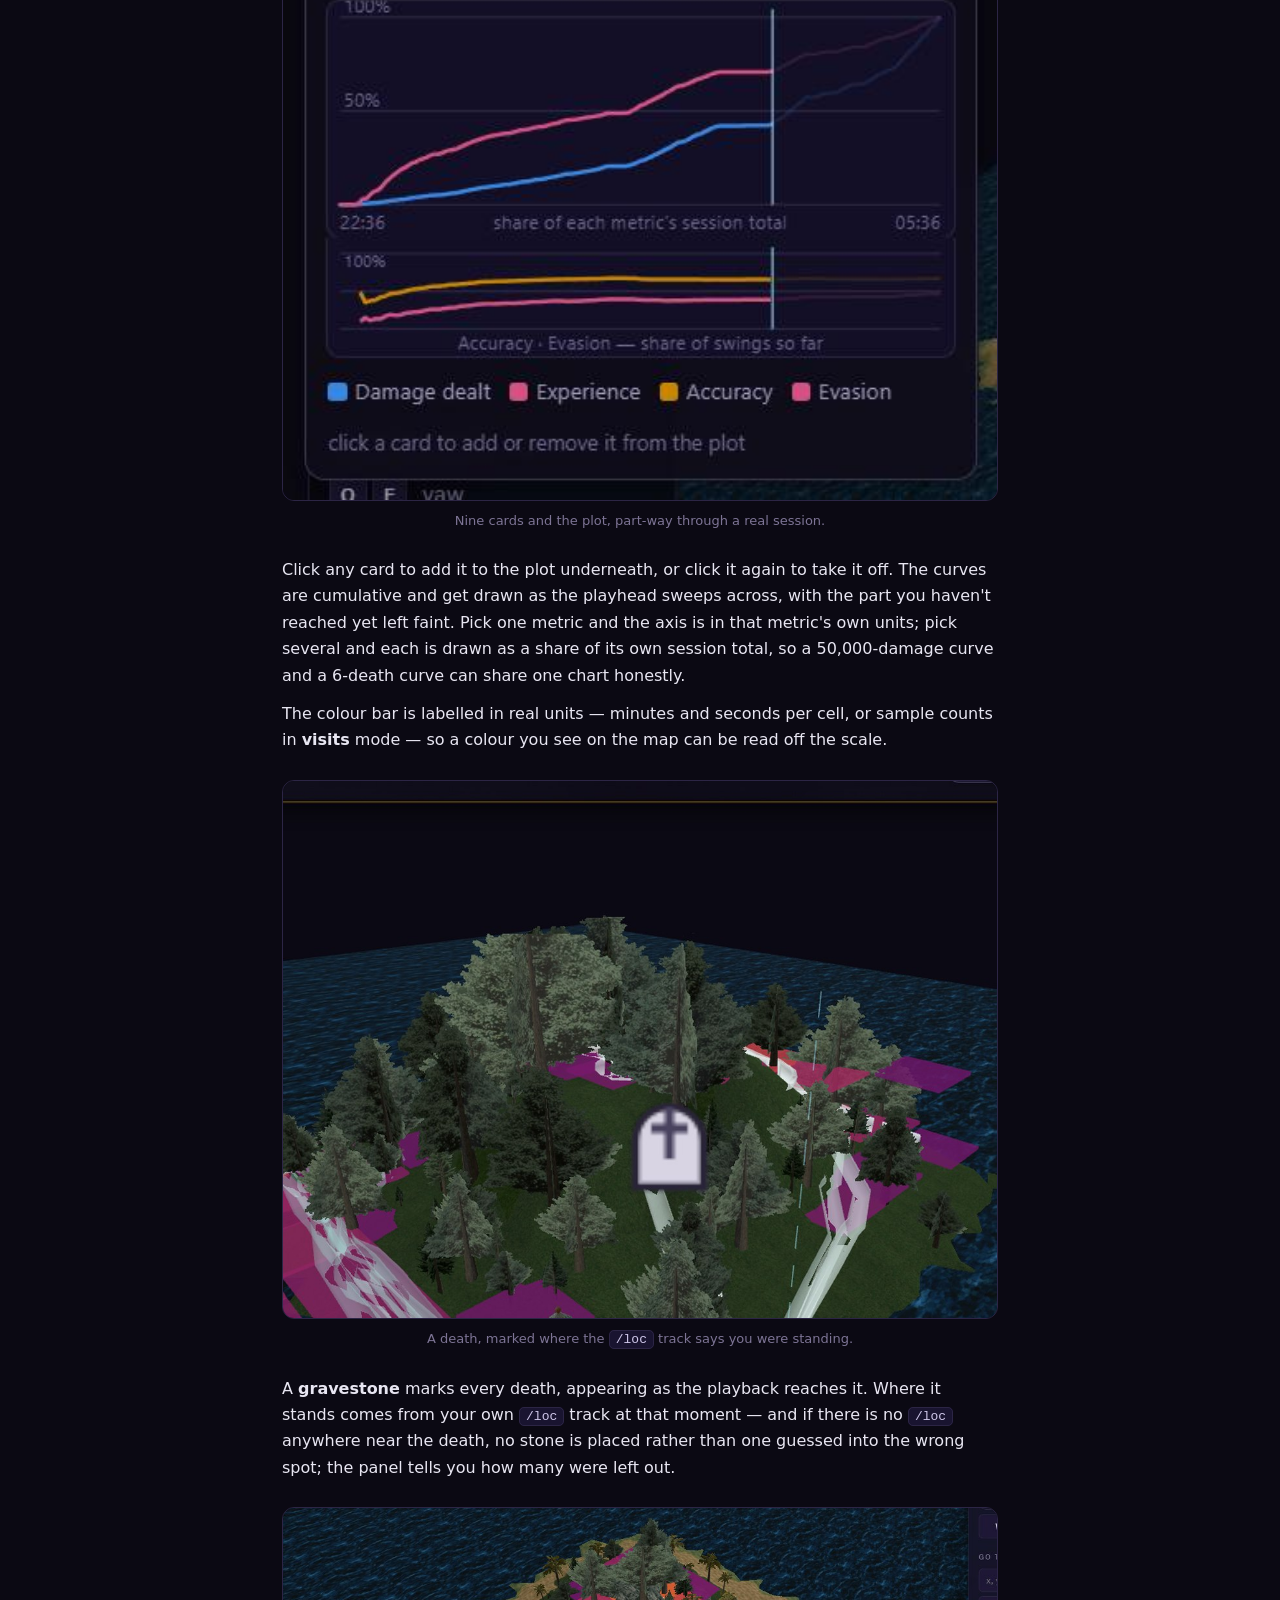
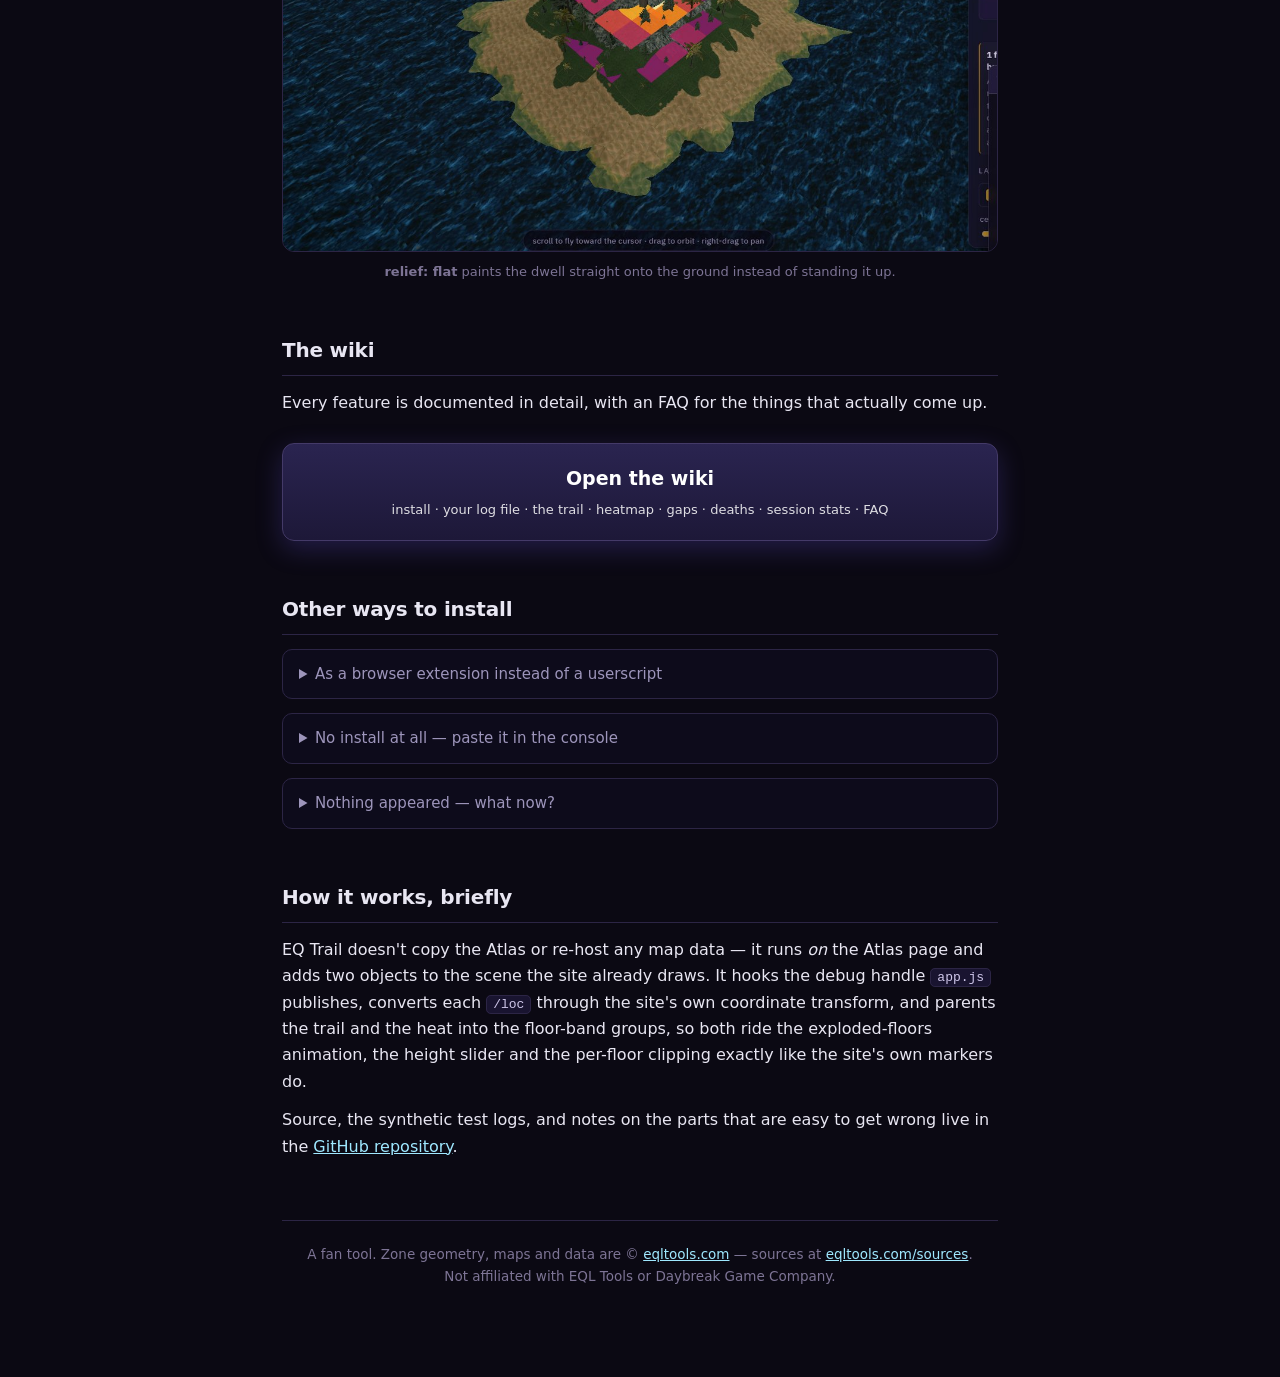
==== commit f3e96574: "docs: a wiki and an FAQ on GitHub Pages Ten pages under docs/wiki, generated by tools/build_wiki.py " ====
--- a/docs/index.html
+++ b/docs/index.html
@@ -174,9 +174,6 @@
   <tr><td>relief</td><td><b>flat</b> paints the floor; higher extrudes the heat into a 3D relief</td></tr>
   <tr><td>weight</td><td><b>time</b> = seconds per cell · <b>visits</b> = number of samples</td></tr>
   <tr><td>layers</td><td>show or hide the path, the heat, and the death markers independently</td></tr>
-  <tr><td>gaps</td><td>how to treat long silences in the log — <b>skip</b>, <b>fast fwd</b> or <b>real</b></td></tr>
-  <tr><td>over</td><td>how long a silence has to be before it counts as a gap</td></tr>
-  <tr><td>applies to</td><td>whether that policy touches both layers, just the path, or just the heat</td></tr>
   <tr><td>stats</td><td>show or hide the Session panel</td></tr>
   <tr><td>hide</td><td><b>trail UI</b> hides our panels · <b>all UI</b> also hides the site's own chrome</td></tr>
 </table>
@@ -191,25 +188,6 @@
   back — and while anything is hidden, a small reminder of the key sits in the corner, fading out so
   it stays out of your capture and returning the moment you move the mouse. Neither is remembered
   after a reload.
-</div>
-
-<h2>Long gaps — camping, AFK, and the boring bits</h2>
-
-<p>Your <code>/loc</code> stream isn't continuous. The macro stops, you camp a spawn, you go and make
-a coffee. On a real seven-hour session that came to <b>58 gaps over a minute long, adding up to 1h50
-— a quarter of the whole session</b>. Played back as-is, that's a quarter of your time watching a dot
-that isn't moving.</p>
-
-<p>The <b>gaps</b> section fixes it. <b>skip</b> (the default) jumps over them, <b>fast fwd</b> runs
-them at 10× so you can still see that time passed, and <b>real</b> leaves them alone. <b>over</b> sets
-how long a silence has to be before it counts, and <b>applies to</b> chooses whether the rule touches
-the animation, the heatmap, or both.</p>
-
-<div class="note">
-  Why that last control exists: on the animation a gap is dead air worth skipping, but on the heatmap
-  a long pause is often a <b>camp</b> — the very thing you want to see. So <b>skip</b> jumps the gap in
-  the animation, while on the heatmap it merely <em>caps</em> it rather than erasing it. If you want
-  one behaviour and not the other, <b>applies to</b> is how you say so.
 </div>
 
 <h2>The Session panel</h2>
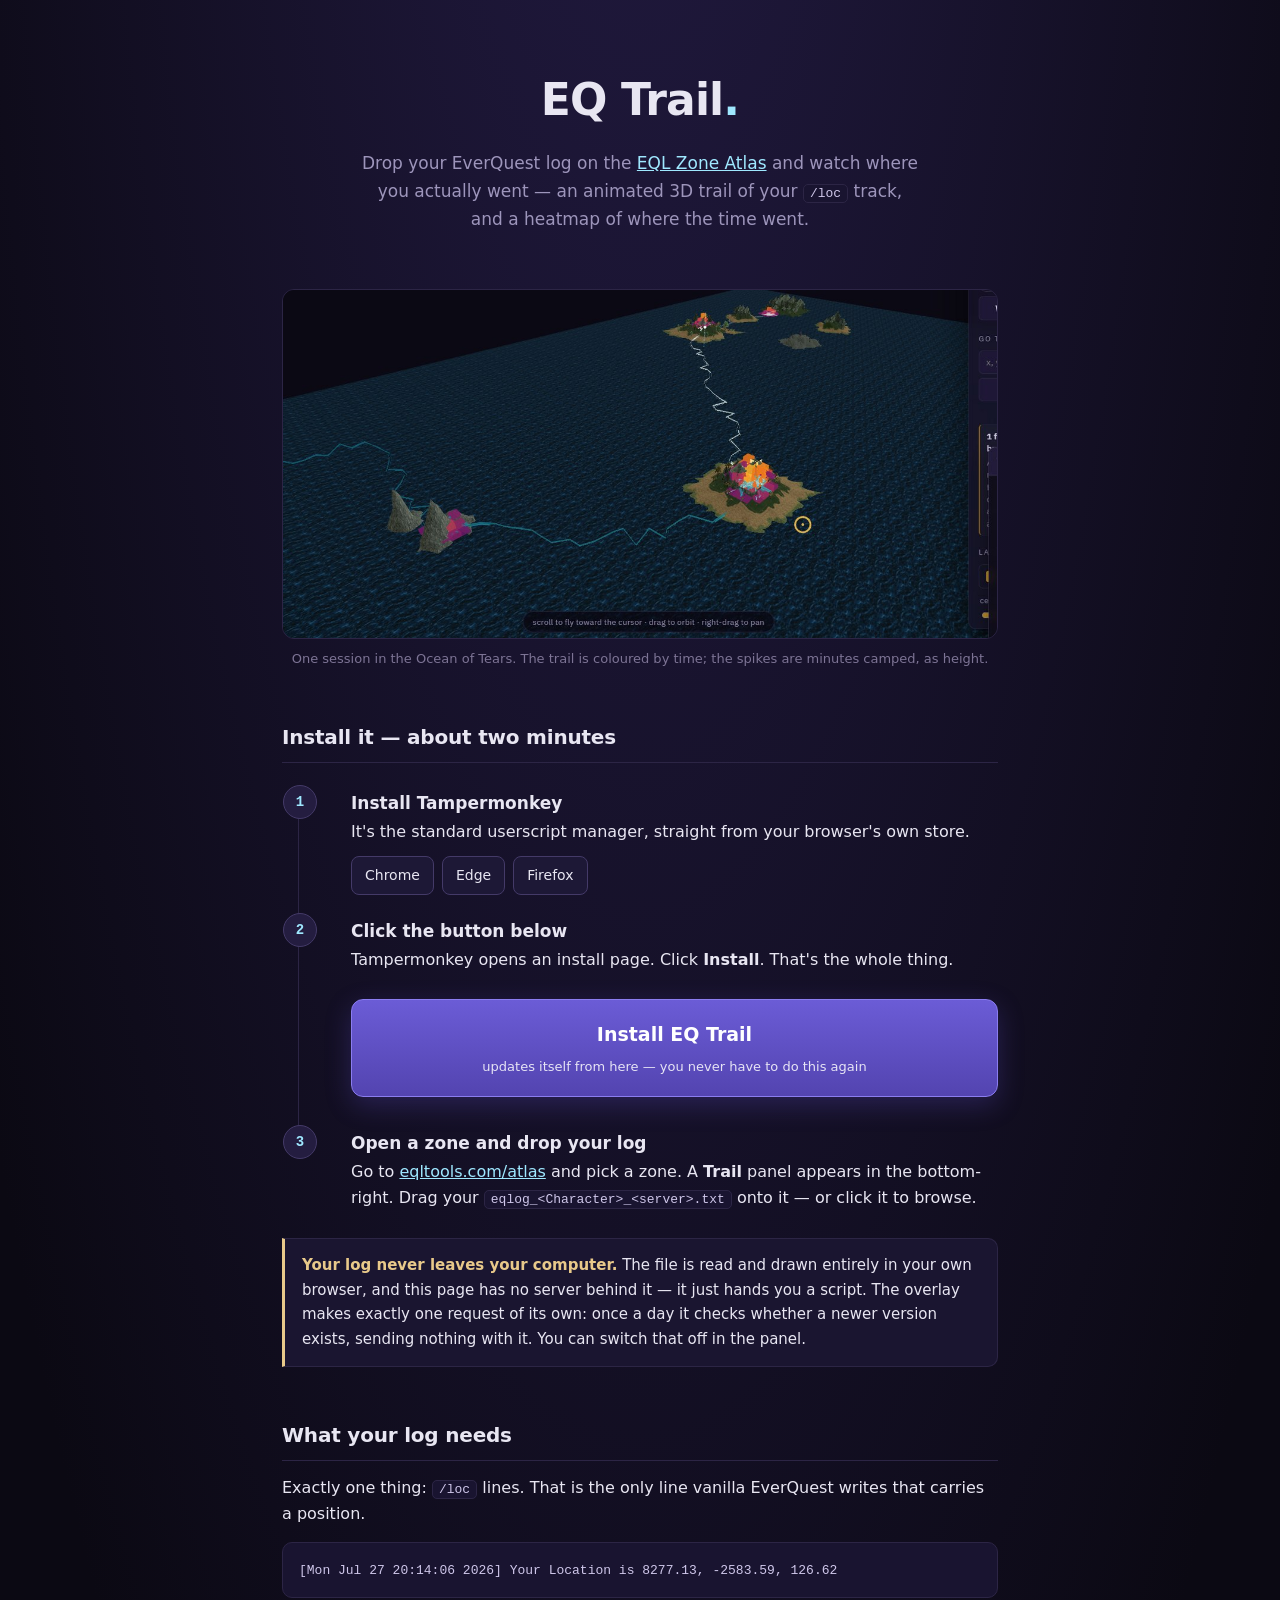
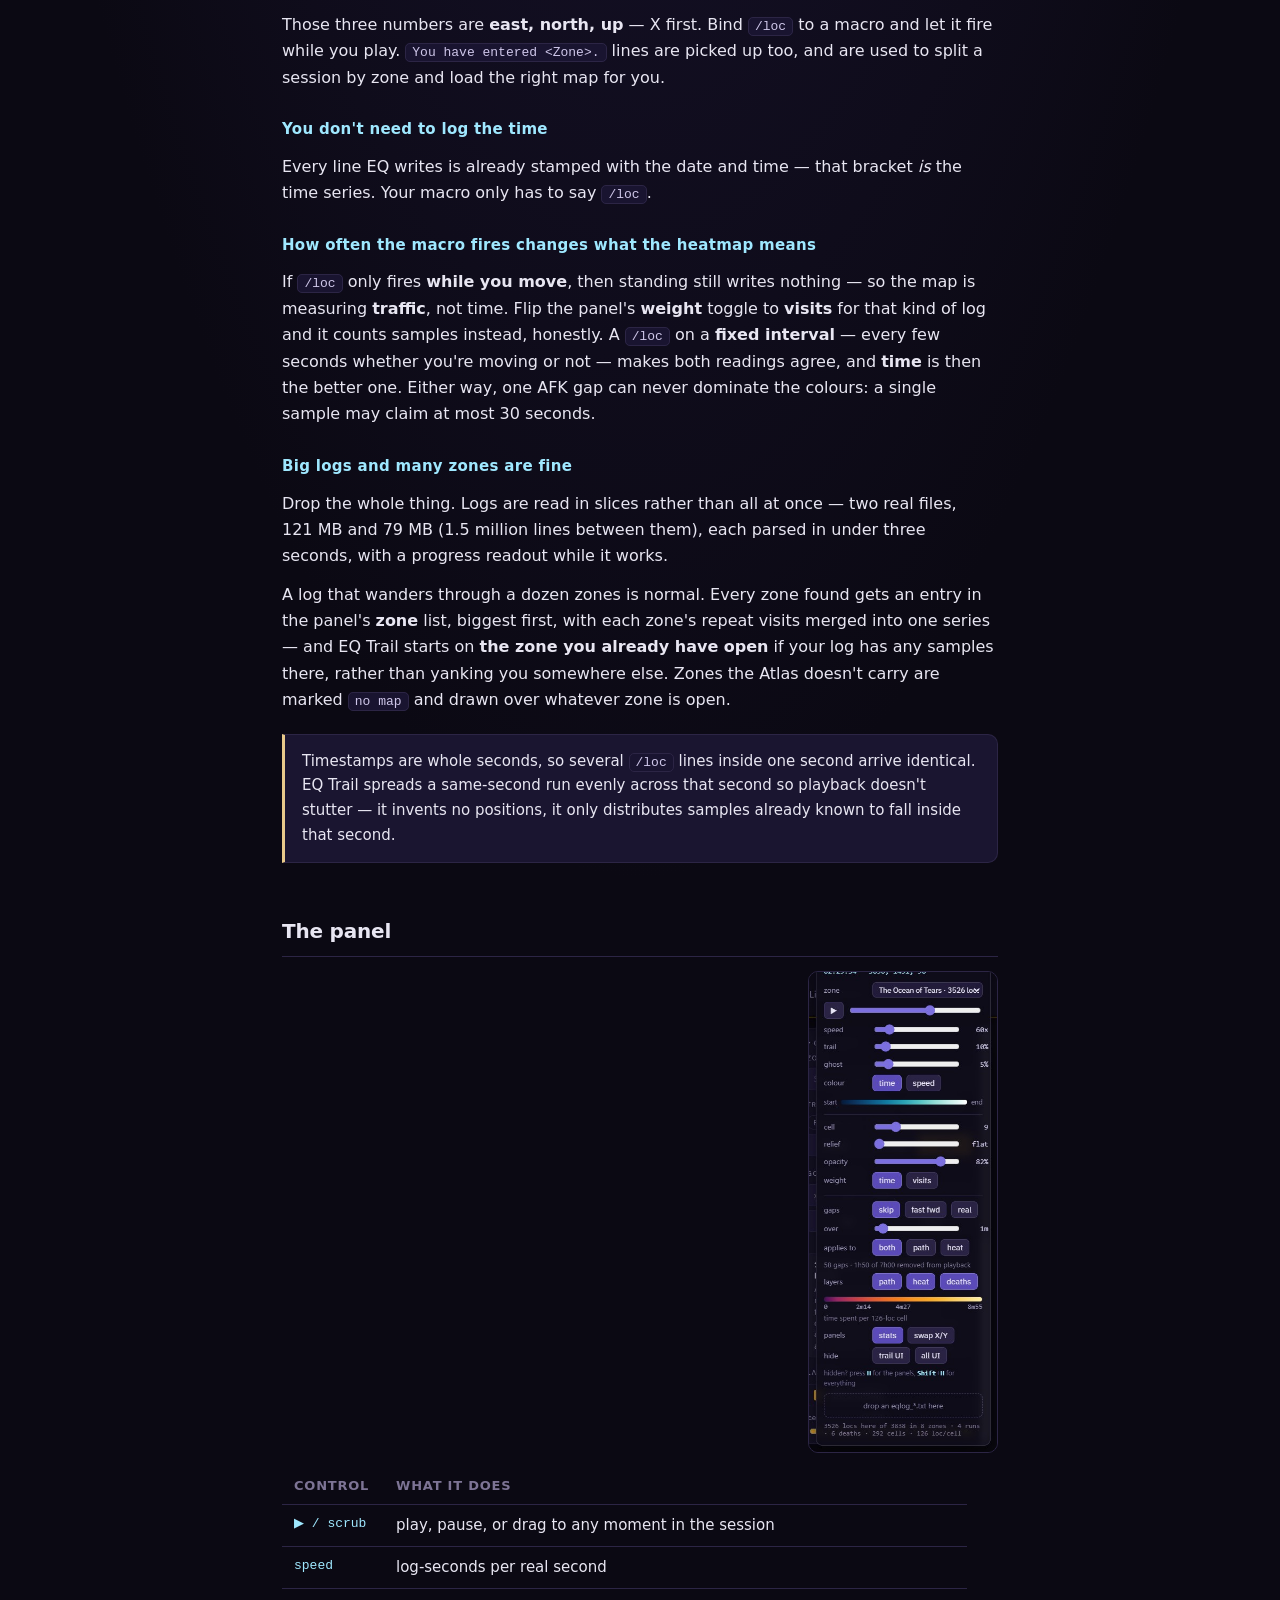
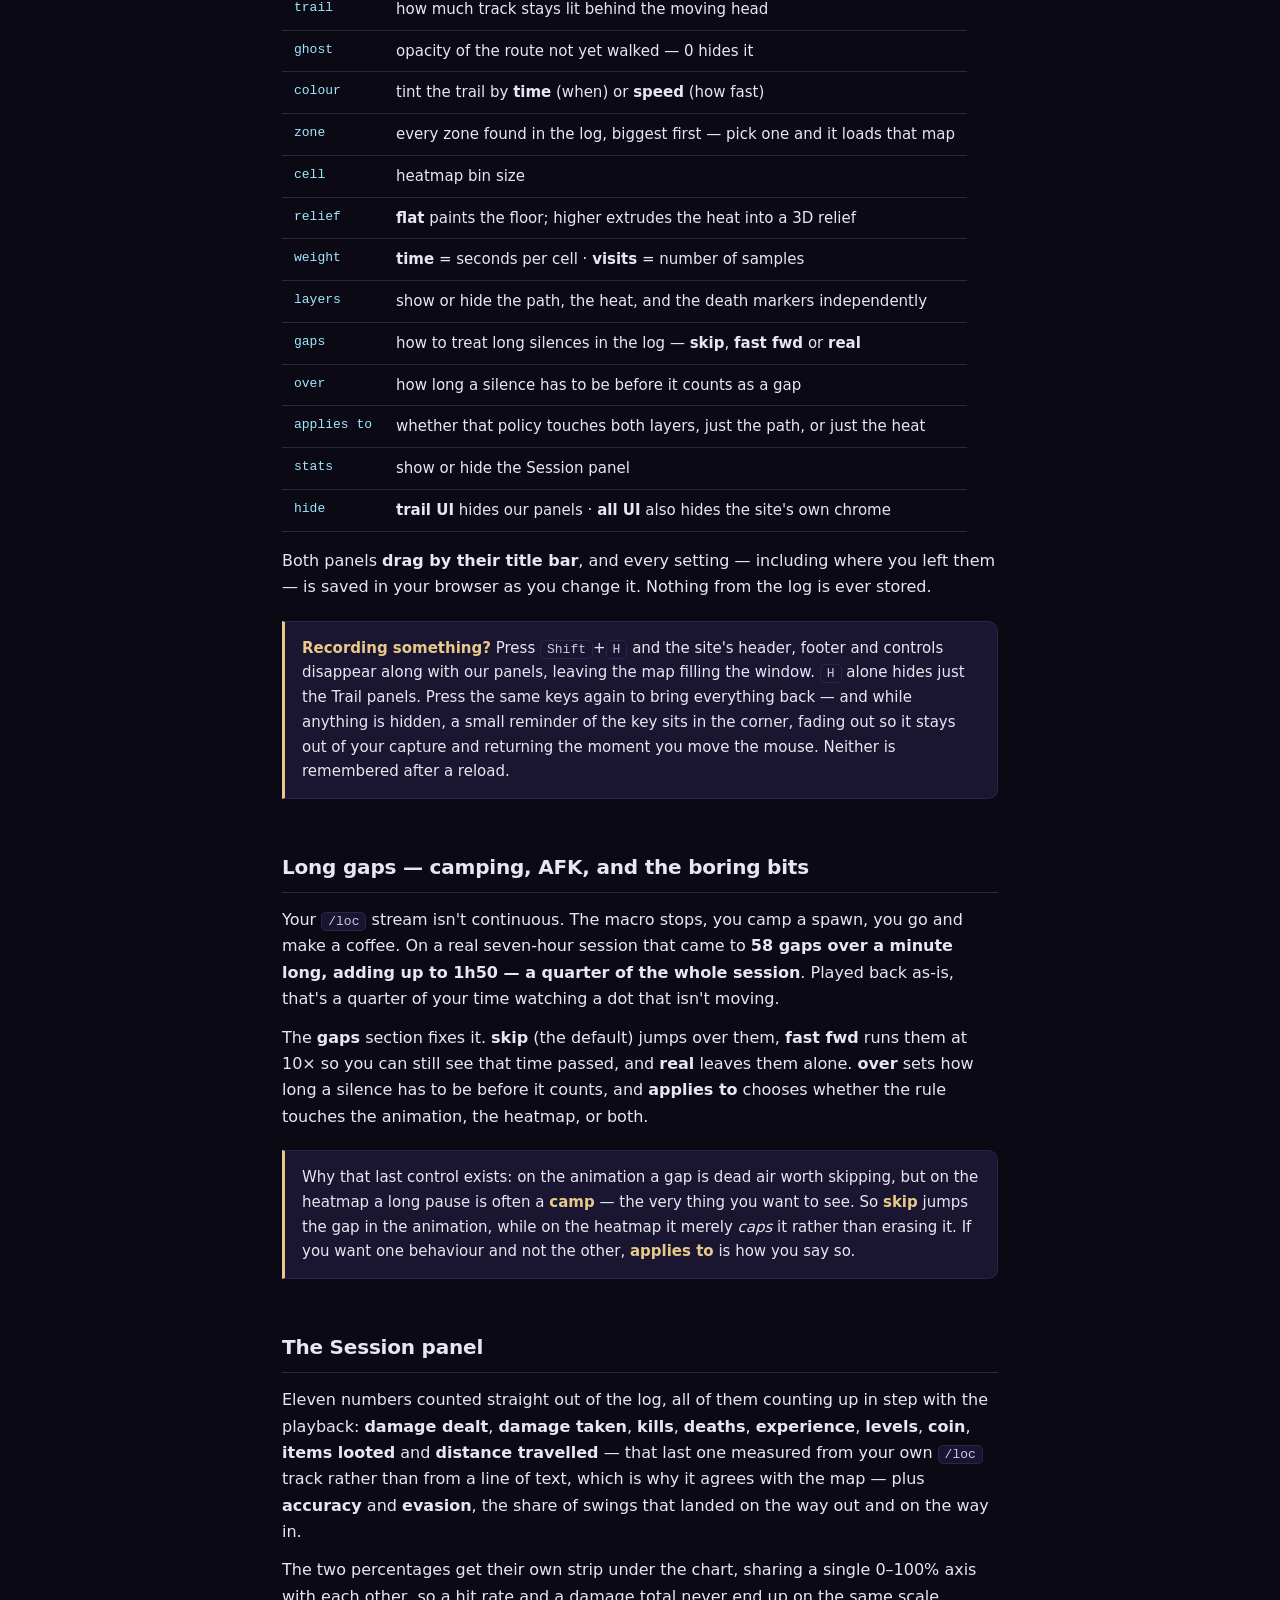
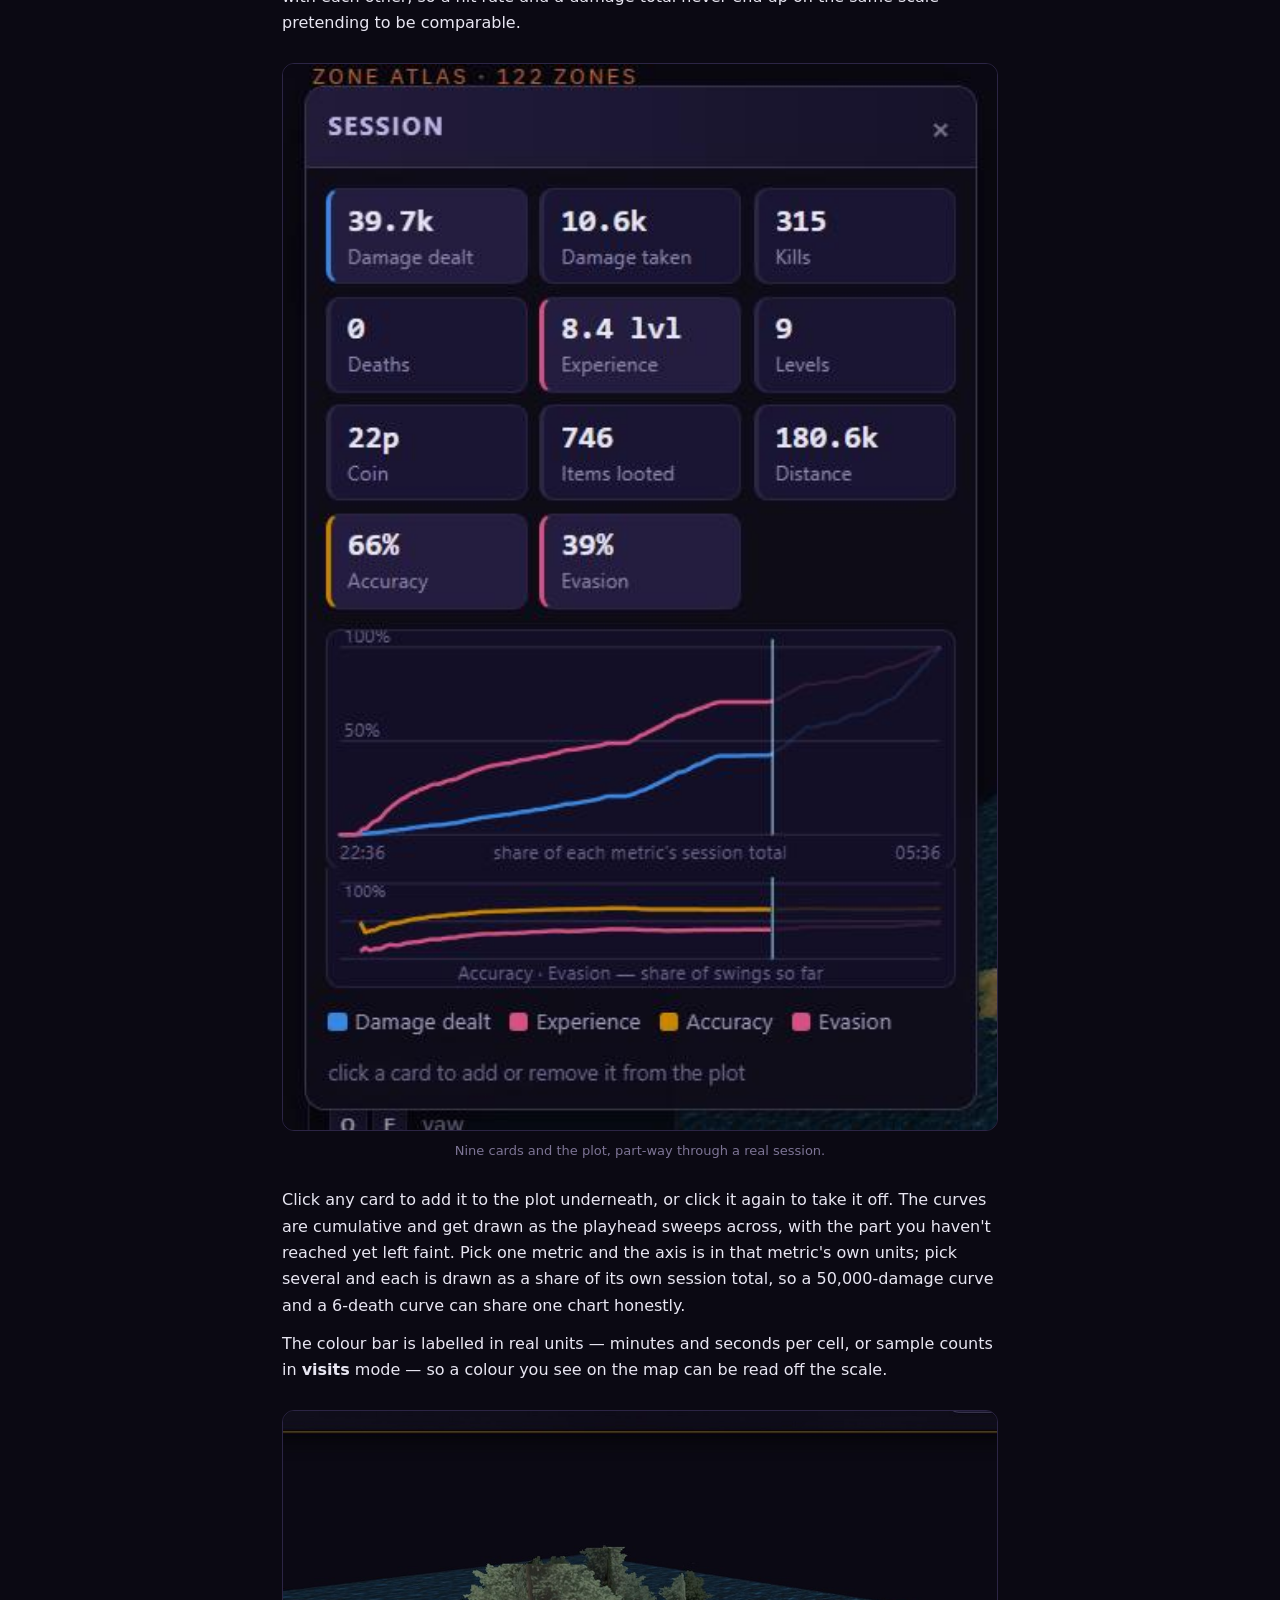
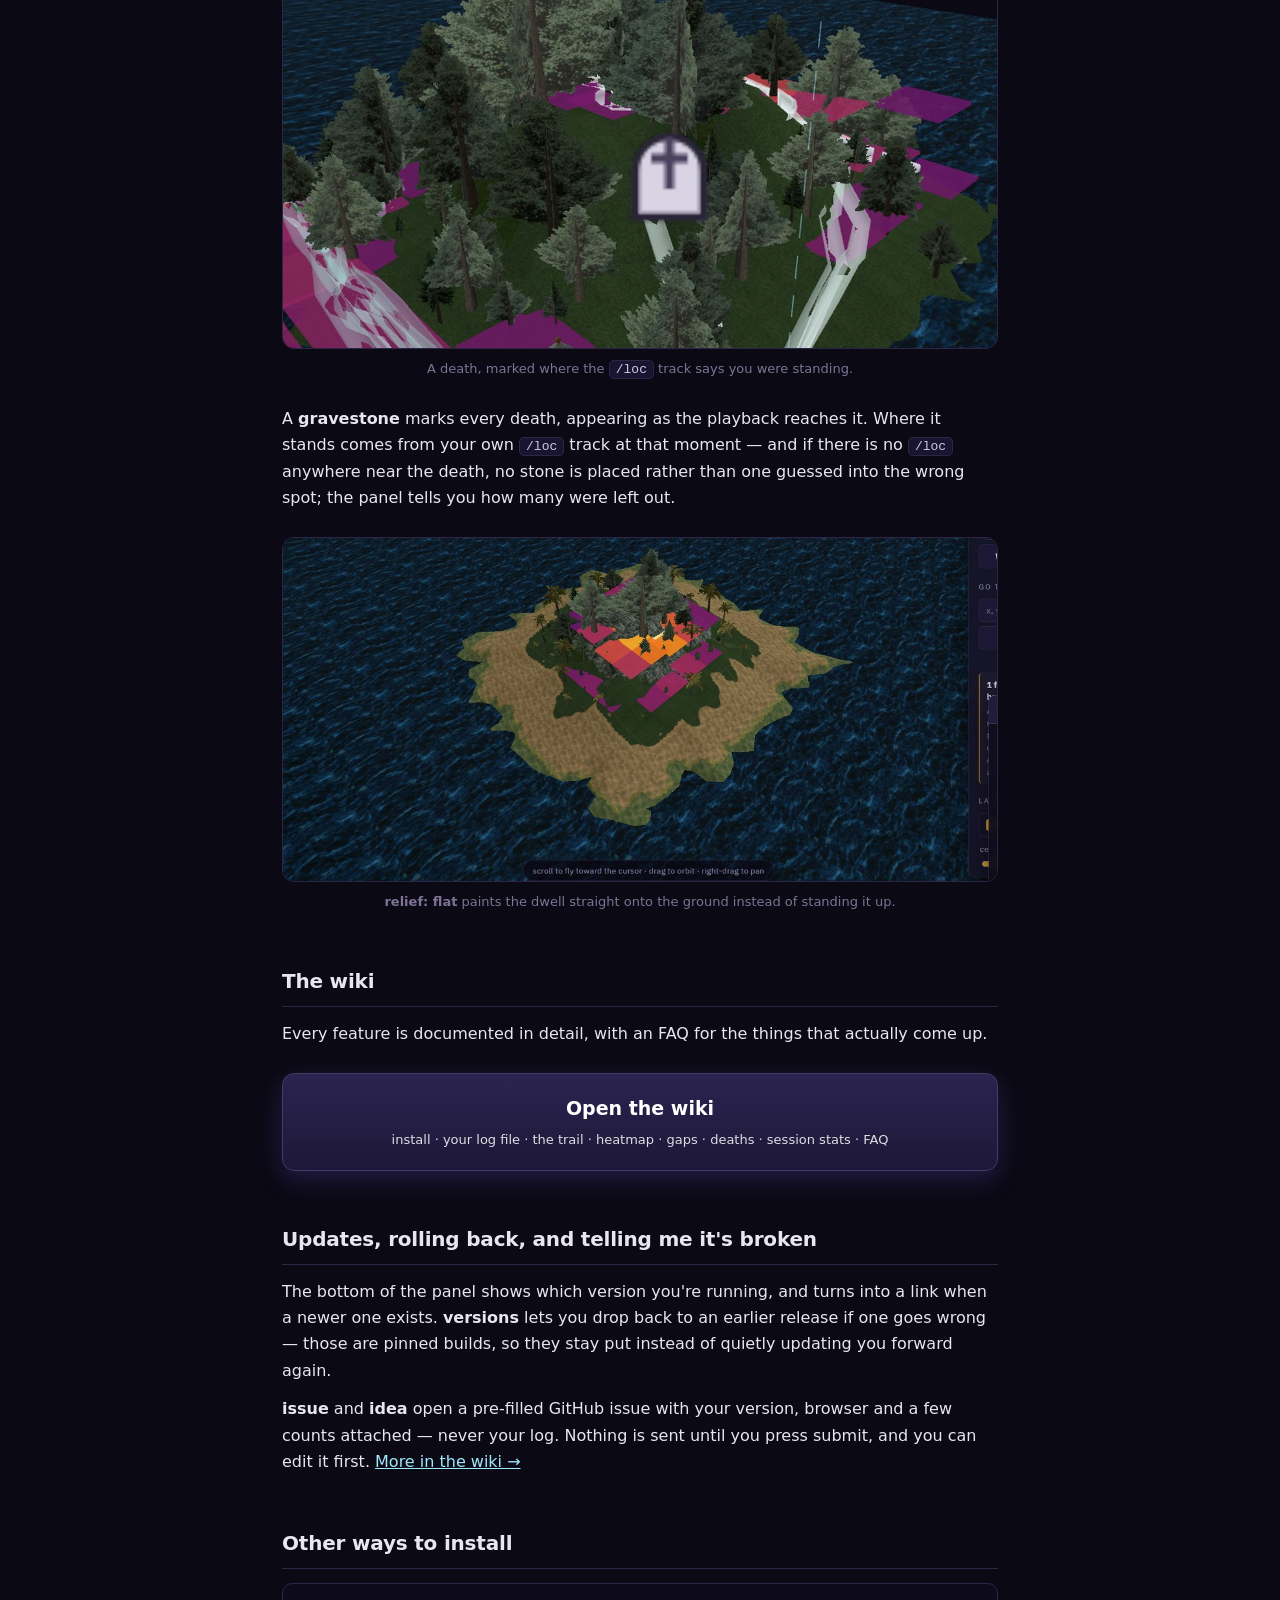
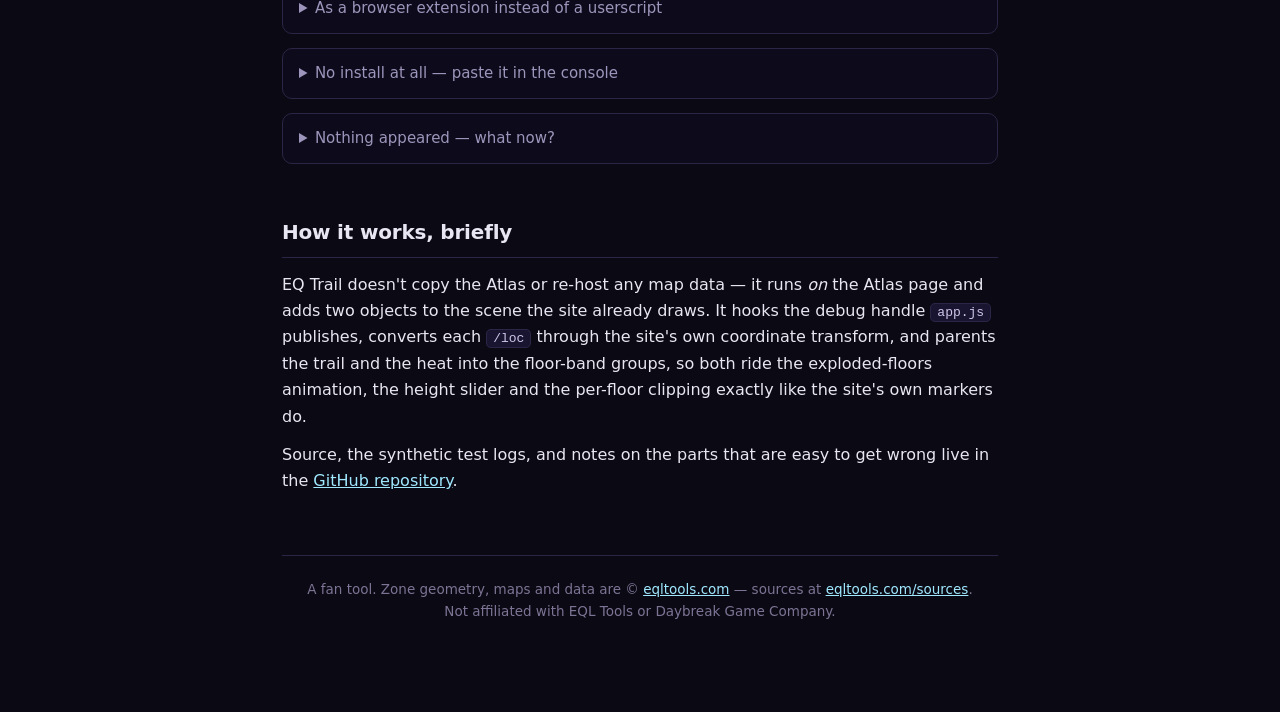
==== commit ded089fd: "0.7.0 — update awareness, one-click rollback, and pre-filled issue reporting Development here is han" ====
--- a/docs/index.html
+++ b/docs/index.html
@@ -116,7 +116,9 @@
 
 <div class="note">
   <b>Your log never leaves your computer.</b> The file is read and drawn entirely in your own
-  browser. Nothing is uploaded, and this page has no server behind it — it just hands you a script.
+  browser, and this page has no server behind it — it just hands you a script. The overlay makes
+  exactly one request of its own: once a day it checks whether a newer version exists, sending
+  nothing with it. You can switch that off in the panel.
 </div>
 
 <h2>What your log needs</h2>
@@ -174,6 +176,9 @@
   <tr><td>relief</td><td><b>flat</b> paints the floor; higher extrudes the heat into a 3D relief</td></tr>
   <tr><td>weight</td><td><b>time</b> = seconds per cell · <b>visits</b> = number of samples</td></tr>
   <tr><td>layers</td><td>show or hide the path, the heat, and the death markers independently</td></tr>
+  <tr><td>gaps</td><td>how to treat long silences in the log — <b>skip</b>, <b>fast fwd</b> or <b>real</b></td></tr>
+  <tr><td>over</td><td>how long a silence has to be before it counts as a gap</td></tr>
+  <tr><td>applies to</td><td>whether that policy touches both layers, just the path, or just the heat</td></tr>
   <tr><td>stats</td><td>show or hide the Session panel</td></tr>
   <tr><td>hide</td><td><b>trail UI</b> hides our panels · <b>all UI</b> also hides the site's own chrome</td></tr>
 </table>
@@ -190,6 +195,25 @@
   after a reload.
 </div>
 
+<h2>Long gaps — camping, AFK, and the boring bits</h2>
+
+<p>Your <code>/loc</code> stream isn't continuous. The macro stops, you camp a spawn, you go and make
+a coffee. On a real seven-hour session that came to <b>58 gaps over a minute long, adding up to 1h50
+— a quarter of the whole session</b>. Played back as-is, that's a quarter of your time watching a dot
+that isn't moving.</p>
+
+<p>The <b>gaps</b> section fixes it. <b>skip</b> (the default) jumps over them, <b>fast fwd</b> runs
+them at 10× so you can still see that time passed, and <b>real</b> leaves them alone. <b>over</b> sets
+how long a silence has to be before it counts, and <b>applies to</b> chooses whether the rule touches
+the animation, the heatmap, or both.</p>
+
+<div class="note">
+  Why that last control exists: on the animation a gap is dead air worth skipping, but on the heatmap
+  a long pause is often a <b>camp</b> — the very thing you want to see. So <b>skip</b> jumps the gap in
+  the animation, while on the heatmap it merely <em>caps</em> it rather than erasing it. If you want
+  one behaviour and not the other, <b>applies to</b> is how you say so.
+</div>
+
 <h2>The Session panel</h2>
 
 <p>Eleven numbers counted straight out of the log, all of them counting up in step with the
@@ -238,6 +262,16 @@
 
 <a class="cta" href="wiki/index.html" style="background:linear-gradient(180deg,#2a2450,#1d1838);border-color:#443a68">Open the wiki
   <small>install · your log file · the trail · heatmap · gaps · deaths · session stats · FAQ</small></a>
+
+<h2>Updates, rolling back, and telling me it's broken</h2>
+
+<p>The bottom of the panel shows which version you're running, and turns into a link when a newer
+one exists. <b>versions</b> lets you drop back to an earlier release if one goes wrong — those are
+pinned builds, so they stay put instead of quietly updating you forward again.</p>
+
+<p><b>issue</b> and <b>idea</b> open a pre-filled GitHub issue with your version, browser and a few
+counts attached — never your log. Nothing is sent until you press submit, and you can edit it first.
+<a href="wiki/versions.html">More in the wiki →</a></p>
 
 <h2>Other ways to install</h2>
 
